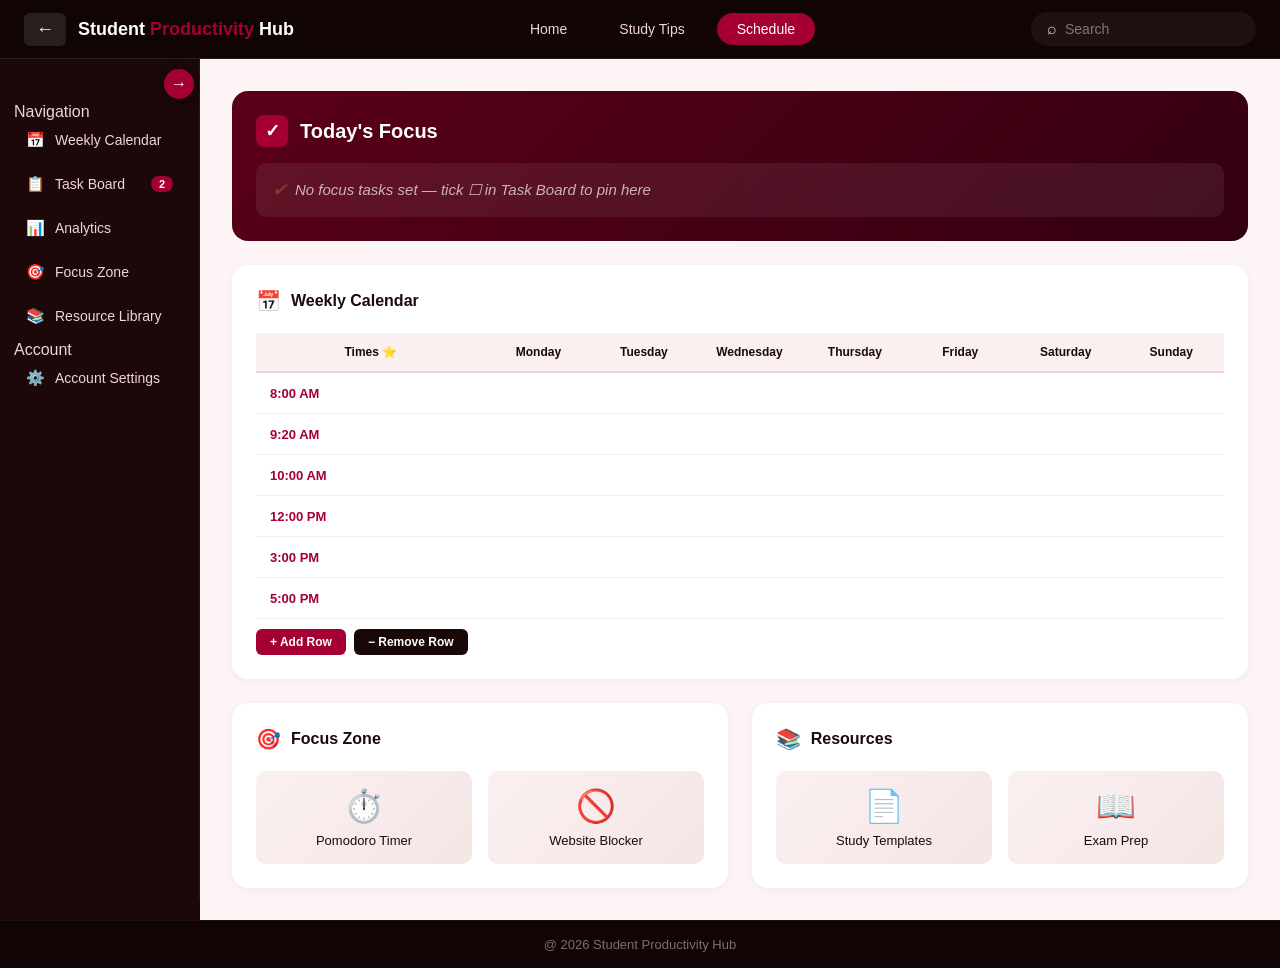
==== schedule.html @ c3c9d5e1 "Add files via upload" ====
<!DOCTYPE html>
<html lang="en">
<head>
  <meta charset="UTF-8" />
  <meta name="viewport" content="width=device-width, initial-scale=1.0" />
  <title>Student Productivity Hub – Schedule</title>
  <link rel="stylesheet" href="style.css" />
</head>
<body>

  <nav class="topbar">
    <div class="topbar-left">
      <button class="back-btn" onclick="history.back()">←</button>
      <span class="site-title">Student <span>Productivity</span> Hub</span>
    </div>
    <div class="topbar-nav">
      <a href="index.html">Home</a>
      <a href="study-tips.html">Study Tips</a>
      <a href="schedule.html" class="active">Schedule</a>
    </div>
    <div class="search-wrap">
      <span class="search-icon">⌕</span>
      <input class="search-bar" type="text" placeholder="Search" />
    </div>
  </nav>

  <div class="main-layout">

    <aside class="sidebar">
      
      <input type="checkbox" id="sidebar-toggle" class="sidebar-toggle-input" />
      
      <label for="sidebar-toggle" class="sidebar-toggle-btn">
        <span class="arrow-icon">→</span>
      </label>

      <div class="sidebar-collapsed">
        <span class="sidebar-group-label">Navigation</span>
        <a href="javascript:void(0)" class="sidebar-item" onclick="showSection('schedule-section')">
          <span class="sidebar-icon">📅</span>
          <span class="sidebar-text">Weekly Calendar</span>
        </a>
        <a href="javascript:void(0)" class="sidebar-item" onclick="showSection('tasks-section')">
          <span class="sidebar-icon">📋</span>
          <span class="sidebar-text">Task Board</span>
          <span class="sidebar-badge" id="task-badge">2</span>
        </a>
        <a href="index.html#analytics-card" class="sidebar-item">
          <span class="sidebar-icon">📊</span>
          <span class="sidebar-text">Analytics</span>
        </a>
        <a href="javascript:void(0)" class="sidebar-item" onclick="showSection('schedule-section'); document.getElementById('focus-zone-card').scrollIntoView({behavior:'smooth'});">
          <span class="sidebar-icon">🎯</span>
          <span class="sidebar-text">Focus Zone</span>
        </a>
        <a href="javascript:void(0)" class="sidebar-item" onclick="showSection('schedule-section'); document.getElementById('resources-card').scrollIntoView({behavior:'smooth'});">
          <span class="sidebar-icon">📚</span>
          <span class="sidebar-text">Resource Library</span>
        </a>
        <span class="sidebar-group-label" style="margin-top:12px">Account</span>
        <a href="javascript:void(0)" class="sidebar-item" onclick="showSection('settings-section')">
          <span class="sidebar-icon">⚙️</span>
          <span class="sidebar-text">Account Settings</span>
        </a>
      </div>

      <div class="sidebar-expanded">
        <div class="focus-mini">
          <div class="focus-mini-header">
            <span class="focus-check-mini">✓</span> Today's Focus
          </div>
          <div id="focus-mini-list">
            <div class="focus-mini-task"><span class="focus-tick-mini">✔</span> Finish Math Review and Read Chapter 3 in English</div>
          </div>
        </div>

        <div class="snapshot-mini">
          <div class="snapshot-mini-title">📋 To-do Snapshot</div>
          <div id="snapshot-list"></div>
          <button class="view-tasks-mini-btn" onclick="showSection('tasks-section')">VIEW TASKS</button>
        </div>

        <div class="sidebar-links">
          <a href="index.html" class="sidebar-link">Pomodoro Timer</a>
          <a href="javascript:void(0)" class="sidebar-link" onclick="toggleDarkMode()">Dark Mode</a>
        </div>
      </div>

    </aside>

    <main class="content">

      <div id="schedule-section" class="content-view">

        <div class="focus-box animate-1">
          <div class="focus-box-header">
            <div class="focus-check">✓</div>
            <h2>Today's Focus</h2>
          </div>
          <div id="focus-box-list">
            <div class="focus-task"><span class="focus-tick">✔</span> Finish Math Review and Read Chapter 3 in English.</div>
          </div>
        </div>

        <div class="card animate-2" style="margin-bottom: 24px;">
          <div class="card-title" style="margin-bottom: 20px;">
            <div class="card-title-icon">📅</div>
            Weekly Calendar
          </div>
          <div style="overflow-x: auto;">
            <table class="cal-table" id="cal-table">
              <thead>
                <tr>
                  <th class="time-th">Times ⭐</th>
                  <th>Monday</th>
                  <th>Tuesday</th>
                  <th>Wednesday</th>
                  <th>Thursday</th>
                  <th>Friday</th>
                  <th>Saturday</th>
                  <th>Sunday</th>
                </tr>
              </thead>
              <tbody id="cal-tbody"></tbody>
            </table>
          </div>
          <div class="cal-row-controls">
            <button class="cal-row-btn" onclick="calAddRow()">+ Add Row</button>
            <button class="cal-row-btn remove" onclick="calRemoveRow()">− Remove Row</button>
          </div>
        </div>

        <div style="display: grid; grid-template-columns: 1fr 1fr; gap: 24px;">
          
          <div class="card animate-3" id="focus-zone-card">
            <div class="card-title" style="margin-bottom: 20px;">
              <div class="card-title-icon">🎯</div>
              Focus Zone
            </div>
            <div style="display: grid; grid-template-columns: 1fr 1fr; gap: 16px;">
              <div class="zone-mini-card" onclick="window.location.href='index.html'" style="cursor:pointer;">
                <div class="zone-mini-icon">⏱️</div>
                <div class="zone-mini-label">Pomodoro Timer</div>
              </div>
              <div class="zone-mini-card">
                <div class="zone-mini-icon">🚫</div>
                <div class="zone-mini-label">Website Blocker</div>
              </div>
            </div>
          </div>

          <div class="card animate-4" id="resources-card">
            <div class="card-title" style="margin-bottom: 20px;">
              <div class="card-title-icon">📚</div>
              Resources
            </div>
            <div style="display: grid; grid-template-columns: 1fr 1fr; gap: 16px;">
              <div class="zone-mini-card">
                <div class="zone-mini-icon">📄</div>
                <div class="zone-mini-label">Study Templates</div>
              </div>
              <div class="zone-mini-card">
                <div class="zone-mini-icon">📖</div>
                <div class="zone-mini-label">Exam Prep</div>
              </div>
            </div>
          </div>

        </div>

      </div>

      <div id="tasks-section" class="content-view" style="display: none;">
        <div class="card animate-1">
          <div class="card-title">
            <div class="card-title-icon">📋</div>
            Task Board
          </div>
          <div class="task-focus-header">
            <span class="task-focus-hint">🎯 Check the box under <strong>Today's Focus</strong> to pin a task to your Today's Focus section</span>
          </div>
          <div class="task-list-header">
            <span class="tlh-task">Task</span>
            <span class="tlh-focus">Today's Focus</span>
            <span class="tlh-actions">Actions</span>
          </div>
          <div id="task-list" class="task-list"></div>
          <div class="task-add-row">
            <input type="text" id="task-input" class="settings-input task-input-field" placeholder="Add a new task..." />
            <select id="task-priority" class="settings-input task-priority-select">
              <option value="high">🔴 High Priority</option>
              <option value="normal" selected>🟡 Normal</option>
              <option value="low">🟢 Low Priority</option>
            </select>
            <button class="settings-save-btn task-add-btn" onclick="addTask()">+ Add</button>
          </div>
        </div>
      </div>

      <div id="analytics-section" class="content-view" style="display: none;">
        <div class="card animate-1">
          <div class="card-title">📊 Analytics</div>
          <p>Tracking study trends.</p>
        </div>
      </div>

      <div id="focus-section" class="content-view" style="display: none;">
        <div class="card animate-1">
          <div class="card-title">🎯 Focus Zone</div>
          <p>Tools to help you stay focused.</p>
        </div>
      </div>

      <div id="resources-section" class="content-view" style="display: none;">
        <div class="card animate-1">
          <div class="card-title">📚 Resource Library</div>
          <p>Templates and study materials.</p>
        </div>
      </div>

      <div id="settings-section" class="content-view" style="display: none;">
        <div class="card animate-1" style="margin-bottom: 24px;">
          <div class="card-title" style="margin-bottom: 20px;">
            <div class="card-title-icon">👤</div>
            User Profile
          </div>
          <div class="settings-group">
            <div class="settings-field">
              <label class="settings-label">Full Name</label>
              <input type="text" id="profile-name" class="settings-input" placeholder="e.g. Juan Dela Cruz" />
            </div>
            <div class="settings-field">
              <label class="settings-label">College Year</label>
              <select id="profile-year" class="settings-input">
                <option value="">Select Year</option>
                <option value="1st Year">1st Year</option>
                <option value="2nd Year">2nd Year</option>
                <option value="3rd Year">3rd Year</option>
                <option value="4th Year">4th Year</option>
                <option value="5th Year">5th Year</option>
              </select>
            </div>
            <div class="settings-field">
              <label class="settings-label">Major / Program</label>
              <input type="text" id="profile-major" class="settings-input" placeholder="e.g. BS Computer Engineering" />
            </div>
            <button class="settings-save-btn" onclick="saveProfile()">Save Profile</button>
            <p id="profile-saved-msg" class="settings-success-msg" style="display:none;">✔ Profile saved!</p>
          </div>
        </div>

        <div class="card animate-2" style="margin-bottom: 24px;">
          <div class="card-title" style="margin-bottom: 20px;">
            <div class="card-title-icon">⏱</div>
            Pomodoro Customization
          </div>
          <div class="settings-group">
            <div class="settings-field">
              <label class="settings-label">Study Session Duration (HH:MM:SS)</label>
              <div class="pomo-time-input-wrap"><input type="text" id="pomo-study-hh" class="settings-input pomo-time-part" maxlength="2" placeholder="00" />
                <span class="pomo-time-colon">:</span>
                <input type="text" id="pomo-study-mm" class="settings-input pomo-time-part" maxlength="2" placeholder="25" />
                <span class="pomo-time-colon">:</span>
                <input type="text" id="pomo-study-ss" class="settings-input pomo-time-part" maxlength="2" placeholder="00" />
            </div>
            <div class="settings-field">
              <label class="settings-label">Short Break Duration (HH:MM:SS)</label>
              <div class="pomo-time-input-wrap"><input type="text" id="pomo-break-hh" class="settings-input pomo-time-part" maxlength="2" placeholder="00" />
                <span class="pomo-time-colon">:</span>
                <input type="text" id="pomo-break-mm" class="settings-input pomo-time-part" maxlength="2" placeholder="05" />
                <span class="pomo-time-colon">:</span>
                <input type="text" id="pomo-break-ss" class="settings-input pomo-time-part" maxlength="2" placeholder="00" />
            </div>
            <button class="settings-save-btn" onclick="savePomodoro()">Apply Timer</button>
            <p id="pomo-saved-msg" class="settings-success-msg" style="display:none;">✔ Timer updated! Visit Home tab to see it.</p>
          </div>
        </div>

        <div class="card animate-3">
          <div class="card-title" style="margin-bottom: 20px;">
            <div class="card-title-icon">🗑️</div>
            Data Management
          </div>
          <div class="settings-group">
            <p class="settings-desc">This will permanently clear all saved data including tasks, analytics, and settings stored in your browser.</p>
            <button class="settings-danger-btn" onclick="clearAllData()">Clear All Data</button>
            <p id="clear-msg" class="settings-success-msg" style="display:none;">✔ All data cleared.</p>
          </div>
        </div>
      </div>

    </main>
  </div>

  <footer>@ 2026 Student Productivity Hub</footer>

  <script>

    // ── Task Data ──
    const DEFAULT_TASKS = [
      { id: 1, text: '2 High Priority Tasks', priority: 'high', done: false, focus: false },
      { id: 2, text: '1 Exam This Week', priority: 'high', done: false, focus: false }
    ];
    function getTasks() {
      const s = localStorage.getItem('tasks');
      return s ? JSON.parse(s) : DEFAULT_TASKS;
    }
    function saveTasks(t) { localStorage.setItem('tasks', JSON.stringify(t)); }

    function renderTasks() {
      const tasks = getTasks();
      const list = document.getElementById('task-list');
      if (list) {
        list.innerHTML = '';
        if (tasks.length === 0) {
          list.innerHTML = '<p class="task-empty">No tasks yet. Add one below!</p>';
        } else {
          tasks.forEach(task => {
            const pl = task.priority === 'high' ? '🔴' : task.priority === 'low' ? '🟢' : '🟡';
            const item = document.createElement('div');
            item.className = 'task-item' + (task.done ? ' task-done' : '') + (task.focus ? ' task-is-focus' : '');
            item.innerHTML =
              '<span class="task-priority-dot">' + pl + '</span>' +
              '<span class="task-text">' + task.text + '</span>' +
              '<label class="task-focus-label" title="Pin to Today\'s Focus">' +
                '<input type="checkbox" ' + (task.focus ? 'checked' : '') + ' onchange="toggleFocus(' + task.id + ', this.checked)" />' +
                '<span class="task-focus-box">' + (task.focus ? '🎯' : '☐') + '</span>' +
              '</label>' +
              '<div class="task-actions">' +
                '<button class="task-btn task-done-btn" onclick="toggleTask(' + task.id + ')">' + (task.done ? '↩' : '✔') + '</button>' +
                '<button class="task-btn task-delete-btn" onclick="deleteTask(' + task.id + ')">✕</button>' +
              '</div>';
            list.appendChild(item);
          });
        }
      }
      updateBadge(tasks);
      renderSnapshot(tasks);
      renderFocusBox(tasks);
      renderFocusMini(tasks);
    }

    function renderFocusBox(tasks) {
      const box = document.getElementById('focus-box-list');
      if (!box) return;
      const ft = tasks.filter(t => t.focus && !t.done);
      if (ft.length === 0) {
        box.innerHTML = '<div class="focus-task focus-task-empty"><span class="focus-tick" style="opacity:0.35">✔</span><em>No focus tasks set — tick ☐ in Task Board to pin here</em></div>';
      } else {
        box.innerHTML = ft.map(t => '<div class="focus-task"><span class="focus-tick">✔</span> ' + t.text + '</div>').join('');
      }
    }

    function renderFocusMini(tasks) {
      const mini = document.getElementById('focus-mini-list');
      if (!mini) return;
      const ft = tasks.filter(t => t.focus && !t.done);
      if (ft.length === 0) {
        mini.innerHTML = '<div class="focus-mini-task" style="opacity:0.6"><span class="focus-tick-mini">✔</span> No focus tasks set</div>';
      } else {
        mini.innerHTML = ft.slice(0, 3).map(t => '<div class="focus-mini-task"><span class="focus-tick-mini">✔</span> ' + t.text + '</div>').join('');
      }
    }

    function toggleFocus(id, checked) {
      const tasks = getTasks();
      const t = tasks.find(x => x.id === id);
      if (t) t.focus = checked;
      saveTasks(tasks);
      renderTasks();
    }

    function renderSnapshot(tasks) {
      const snap = document.getElementById('snapshot-list');
      if (!snap) return;
      const pending = tasks.filter(t => !t.done);
      if (pending.length === 0) {
        snap.innerHTML = '<div class="snapshot-empty">All caught up! 🎉</div>';
      } else {
        snap.innerHTML = pending.slice(0, 5).map(t => {
          const pl = t.priority === 'high' ? '🔴' : t.priority === 'low' ? '🟢' : '🟡';
          return '<div class="snapshot-mini-item">' + pl + ' ' + t.text + '</div>';
        }).join('') + (pending.length > 5 ? '<div class="snapshot-empty">+' + (pending.length - 5) + ' more...</div>' : '');
      }
    }

    function updateBadge(tasks) {
      document.querySelectorAll('#task-badge, .task-badge-all').forEach(b => b.textContent = tasks.length);
    }

    function addTask() {
      const input = document.getElementById('task-input');
      const priority = document.getElementById('task-priority').value;
      const text = input.value.trim();
      if (!text) return;
      const tasks = getTasks();
      const newId = tasks.length > 0 ? Math.max(...tasks.map(t => t.id)) + 1 : 1;
      tasks.push({ id: newId, text, priority, done: false, focus: false });
      saveTasks(tasks); renderTasks(); input.value = '';
    }

    function deleteTask(id) { saveTasks(getTasks().filter(t => t.id !== id)); renderTasks(); }

    function toggleTask(id) {
      const tasks = getTasks();
      const t = tasks.find(x => x.id === id);
      if (t) t.done = !t.done;
      saveTasks(tasks); renderTasks();
    }

    document.addEventListener('keydown', e => {
      const ti = document.getElementById('task-input');
      if (e.key === 'Enter' && ti && ti === document.activeElement) addTask();
    });


    // ── Weekly Calendar ──
    const CAL_DEFAULT_TIMES = ['8:00 AM','9:20 AM','10:00 AM','12:00 PM','3:00 PM','5:00 PM'];

    function getCalData() {
      const stored = localStorage.getItem('cal-data');
      if (stored) return JSON.parse(stored);
      return CAL_DEFAULT_TIMES.map(t => ({ time: t, cells: ['','','','','','',''], active: [false,false,false,false,false,false,false] }));
    }

    function saveCalData() {
      const tbody = document.getElementById('cal-tbody');
      if (!tbody) return;
      const rows = Array.from(tbody.querySelectorAll('tr'));
      const data = rows.map(row => {
        const timeInput = row.querySelector('.cal-time-cell');
        const dayCells = Array.from(row.querySelectorAll('.cal-day-cell'));
        return {
          time: timeInput ? timeInput.value : '',
          cells: dayCells.map(c => { const ta = c.querySelector('textarea'); return ta ? ta.value : ''; }),
          active: dayCells.map(c => c.classList.contains('active'))
        };
      });
      localStorage.setItem('cal-data', JSON.stringify(data));
    }

    function buildCalRow(rowData, rowIndex) {
      const tr = document.createElement('tr');
      // Time cell
      const timeTd = document.createElement('td');
      timeTd.style.padding = '6px 8px';
      const timeInput = document.createElement('input');
      timeInput.type = 'text';
      timeInput.className = 'cal-time-cell';
      timeInput.value = rowData.time;
      timeInput.placeholder = 'e.g. 8:00 AM';
      timeInput.addEventListener('change', saveCalData);
      timeTd.appendChild(timeInput);
      tr.appendChild(timeTd);
      // Day cells
      for (let d = 0; d < 7; d++) {
        const td = document.createElement('td');
        td.className = 'cal-day-cell' + (rowData.active[d] ? ' active' : '');
        if (rowData.active[d]) {
          const ta = document.createElement('textarea');
          ta.value = rowData.cells[d] || '';
          ta.placeholder = 'Add event...';
          ta.addEventListener('input', saveCalData);
          ta.addEventListener('click', e => e.stopPropagation());
          td.appendChild(ta);
        }
        td.addEventListener('click', function() {
          this.classList.toggle('active');
          if (this.classList.contains('active')) {
            const ta = document.createElement('textarea');
            ta.placeholder = 'Add event...';
            ta.addEventListener('input', saveCalData);
            ta.addEventListener('click', e => e.stopPropagation());
            this.appendChild(ta);
            ta.focus();
          } else {
            const ta = this.querySelector('textarea');
            if (ta) ta.remove();
          }
          saveCalData();
        });
        tr.appendChild(td);
      }
      return tr;
    }

    function renderCal() {
      const tbody = document.getElementById('cal-tbody');
      if (!tbody) return;
      tbody.innerHTML = '';
      const data = getCalData();
      data.forEach((row, i) => tbody.appendChild(buildCalRow(row, i)));
    }

    function calAddRow() {
      const data = getCalData();
      data.push({ time: '', cells: ['','','','','','',''], active: [false,false,false,false,false,false,false] });
      localStorage.setItem('cal-data', JSON.stringify(data));
      renderCal();
    }

    function calRemoveRow() {
      const data = getCalData();
      if (data.length <= 1) return;
      data.pop();
      localStorage.setItem('cal-data', JSON.stringify(data));
      renderCal();
    }

    // ── Section Navigation ──
    function showSection(sectionId) {
      document.querySelectorAll('.content-view').forEach(v => v.style.display = 'none');
      document.getElementById(sectionId).style.display = 'block';
      if (sectionId === 'tasks-section') renderTasks();
      if (sectionId === 'schedule-section') renderCal();
    }

    function toggleDarkMode() {
      document.body.classList.toggle('dark-mode');
      localStorage.setItem('theme', document.body.classList.contains('dark-mode') ? 'dark' : 'light');
    }

    // ── Settings ──
    function saveProfile() {
      localStorage.setItem('profile-name', document.getElementById('profile-name').value.trim());
      localStorage.setItem('profile-year', document.getElementById('profile-year').value);
      localStorage.setItem('profile-major', document.getElementById('profile-major').value.trim());
      const msg = document.getElementById('profile-saved-msg');
      msg.style.display = 'block'; setTimeout(() => msg.style.display = 'none', 3000);
    }

    function padTwo(n) { return String(n).padStart(2, '0'); }

    function parsePomoTimeInput(hhId, mmId, ssId) {
      const hh = parseInt(document.getElementById(hhId).value) || 0;
      const mm = parseInt(document.getElementById(mmId).value) || 0;
      const ss = parseInt(document.getElementById(ssId).value) || 0;
      return hh * 3600 + mm * 60 + ss;
    }

    function savePomodoro() {
      const studySecs = parsePomoTimeInput('pomo-study-hh','pomo-study-mm','pomo-study-ss');
      const brkSecs = parsePomoTimeInput('pomo-break-hh','pomo-break-mm','pomo-break-ss');
      if (studySecs <= 0) return;
      localStorage.setItem('pomo-study-secs', studySecs);
      localStorage.setItem('pomo-break-secs', brkSecs || 300);
      const msg = document.getElementById('pomo-saved-msg');
      msg.style.display = 'block'; setTimeout(() => msg.style.display = 'none', 3000);
    }

    function clearAllData() {
      localStorage.clear();
      ['profile-name','profile-year','profile-major'].forEach(id => { const el = document.getElementById(id); if(el) el.value=''; });
      ['pomo-study-hh','pomo-study-mm','pomo-study-ss','pomo-break-hh','pomo-break-mm','pomo-break-ss'].forEach(id => { const el = document.getElementById(id); if(el) el.value=''; });
      renderTasks(); renderCal();
      const msg = document.getElementById('clear-msg');
      msg.style.display = 'block'; setTimeout(() => msg.style.display = 'none', 3000);
    }

    function loadSettings() {
      const name = localStorage.getItem('profile-name');
      const year = localStorage.getItem('profile-year');
      const major = localStorage.getItem('profile-major');
      const studySecs = parseInt(localStorage.getItem('pomo-study-secs')) || 25 * 60;
      const brkSecs = parseInt(localStorage.getItem('pomo-break-secs')) || 5 * 60;
      if (name) document.getElementById('profile-name').value = name;
      if (year) document.getElementById('profile-year').value = year;
      if (major) document.getElementById('profile-major').value = major;
      const fillTime = (hhId, mmId, ssId, secs) => {
        document.getElementById(hhId).value = padTwo(Math.floor(secs/3600));
        document.getElementById(mmId).value = padTwo(Math.floor((secs%3600)/60));
        document.getElementById(ssId).value = padTwo(secs%60);
      };
      fillTime('pomo-study-hh','pomo-study-mm','pomo-study-ss', studySecs);
      fillTime('pomo-break-hh','pomo-break-mm','pomo-break-ss', brkSecs);
    }

    window.addEventListener('load', () => {
      if (localStorage.getItem('theme') === 'dark') document.body.classList.add('dark-mode');
      loadSettings();
      renderCal();
      const _t = getTasks();
      renderSnapshot(_t);
      updateBadge(_t);
      renderFocusBox(_t);
      renderFocusMini(_t);
      const hash = window.location.hash.replace('#', '');
      if (hash === 'focus-zone-card' || hash === 'resources-card') {
        showSection('schedule-section');
        setTimeout(() => document.getElementById(hash).scrollIntoView({behavior:'smooth'}), 100);
      } else if (hash) {
        const target = document.getElementById(hash);
        if (target) showSection(hash);
      }
    });
  </script>

</body>
</html>
---- style.css ----
:root {
  --bg-dark: #1c0808;
  --bg-darker: #110404;
  --bg-light: #fdf5f5;
  --accent: #a50034;
  --text: #f0d5d5;
  --text-dark: #1e0808;
  --green: #f0c040;
  --sage: #d4a017;
  --amber: #e8b020;
}

* {
  margin: 0;
  padding: 0;
  box-sizing: border-box;
}

body {
  font-family: 'Segoe UI', Tahoma, Geneva, Verdana, sans-serif;
  background: var(--bg-dark);
  color: var(--text);
  min-height: 100vh;
  display: flex;
  flex-direction: column;
}

.topbar {
  background: var(--bg-darker);
  padding: 12px 24px;
  display: flex;
  justify-content: space-between;
  align-items: center;
  border-bottom: 1px solid rgba(255,255,255,0.1);
}

.topbar-left {
  display: flex;
  align-items: center;
  gap: 12px;
}

.back-btn {
  background: rgba(255,255,255,0.1);
  border: none;
  color: white;
  font-size: 18px;
  padding: 6px 12px;
  border-radius: 6px;
  cursor: pointer;
  transition: all 0.3s;
}

.back-btn:hover {
  background: rgba(255,255,255,0.2);
}

.site-title {
  font-size: 18px;
  font-weight: 600;
  color: white;
}

.site-title span {
  color: var(--accent);
}

.topbar-nav {
  display: flex;
  gap: 12px;
}

.topbar-nav a {
  padding: 8px 20px;
  border-radius: 20px;
  text-decoration: none;
  color: var(--text);
  font-size: 14px;
  transition: all 0.3s;
}

.topbar-nav a.active {
  background: var(--accent);
  color: white;
}

.topbar-nav a:hover:not(.active) {
  background: rgba(255,255,255,0.05);
}

.search-wrap {
  display: flex;
  align-items: center;
  gap: 8px;
  background: rgba(255,255,255,0.05);
  padding: 8px 16px;
  border-radius: 20px;
  min-width: 200px;
}

.search-icon {
  color: var(--text);
  font-size: 16px;
}

.search-bar {
  background: transparent;
  border: none;
  outline: none;
  color: var(--text);
  font-size: 14px;
  flex: 1;
}

.search-bar::placeholder {
  color: rgba(240,213,213,0.5);
}

.main-layout {
  display: flex;
  flex: 1;
}

.sidebar {
  width: 200px;
  background: var(--bg-dark);
  padding: 20px 14px;
  border-right: 1px solid rgba(255,255,255,0.05);
  overflow: hidden;
  height: calc(100vh - 60px);
  display: flex;
  flex-direction: column;
  justify-content: flex-start;
  padding-top: 44px;
}

.sidebar-group-label {
  margin-bottom: 8px;
}

.sidebar-item {
  display: flex;
  align-items: center;
  gap: 10px;
  padding: 10px 12px;
  border-radius: 8px;
  color: var(--text);
  text-decoration: none;
  font-size: 14px;
  margin-bottom: 6px;
  transition: all 0.3s;
  position: relative;
  white-space: nowrap;
}

.sidebar-item:hover {
  background: rgba(165,0,52,0.15);
}

.sidebar-icon {
  font-size: 15px;
}

.sidebar-chevron {
  margin-left: auto;
  font-size: 12px;
  color: rgba(240,213,213,0.3);
}

.sidebar-badge {
  margin-left: auto;
  background: var(--accent);
  color: white;
  font-size: 11px;
  font-weight: 600;
  padding: 2px 8px;
  border-radius: 10px;
}

.sidebar-text {
  overflow: hidden;
  text-overflow: ellipsis;
}

.content {
  flex: 1;
  background: var(--bg-light);
  padding: 32px;
  overflow-y: auto;
}

.focus-box {
  background: linear-gradient(135deg, #5a0018 0%, #330010 100%);
  border-radius: 16px;
  padding: 24px;
  margin-bottom: 24px;
  color: white;
}

.focus-box-header {
  display: flex;
  align-items: center;
  gap: 12px;
  margin-bottom: 16px;
}

.focus-check {
  background: var(--accent);
  width: 32px;
  height: 32px;
  border-radius: 8px;
  display: flex;
  align-items: center;
  justify-content: center;
  font-size: 18px;
  font-weight: bold;
}

.focus-box-header h2 {
  font-size: 20px;
  font-weight: 600;
}

.focus-task {
  background: rgba(255,255,255,0.1);
  padding: 16px;
  border-radius: 10px;
  display: flex;
  align-items: center;
  gap: 12px;
  font-size: 15px;
}

.focus-tick {
  color: var(--green);
  font-size: 18px;
}

.card {
  background: white;
  border-radius: 16px;
  padding: 24px;
  box-shadow: 0 2px 8px rgba(0,0,0,0.05);
}

.card-title {
  display: flex;
  align-items: center;
  gap: 10px;
  font-size: 16px;
  font-weight: 600;
  color: var(--text-dark);
  margin-bottom: 20px;
}

.card-title-icon {
  font-size: 20px;
}

.pomodoro-main {
  text-align: center;
  margin: 24px 0;
}

.pomodoro-label {
  display: flex;
  align-items: center;
  justify-content: center;
  gap: 6px;
  color: #884444;
  font-size: 13px;
  margin-bottom: 12px;
}

.status-dot {
  width: 8px;
  height: 8px;
  background: var(--green);
  border-radius: 50%;
  display: inline-block;
  animation: pulse 2s infinite;
}

@keyframes pulse {
  0%, 100% { opacity: 1; }
  50% { opacity: 0.5; }
}

.pomodoro-time {
  font-size: 48px;
  font-weight: 700;
  color: var(--text-dark);
}

.pomodoro-time sup {
  font-size: 20px;
  color: #cc8888;
  font-weight: 400;
}

.pomodoro-controls {
  display: flex;
  align-items: center;
  justify-content: space-between;
  padding-top: 16px;
  border-top: 1px solid #f0d5d5;
}

.toggle-wrap {
  display: flex;
  align-items: center;
  gap: 10px;
  cursor: pointer;
  font-size: 14px;
  color: var(--text-dark);
}

.toggle-track {
  width: 48px;
  height: 24px;
  background: #e8c0c0;
  border-radius: 12px;
  position: relative;
  transition: all 0.3s;
}

.toggle-track.on {
  background: var(--accent);
}

.toggle-thumb {
  width: 18px;
  height: 18px;
  background: white;
  border-radius: 50%;
  position: absolute;
  top: 3px;
  left: 3px;
  transition: all 0.3s;
}

.toggle-track.on .toggle-thumb {
  left: 27px;
}

.divider-v {
  width: 1px;
  height: 24px;
  background: #f0d5d5;
}

.acct-link {
  color: #aa5555;
  text-decoration: none;
  font-size: 13px;
  transition: color 0.3s;
}

.acct-link:hover {
  color: var(--accent);
}

.analytics-grid {
  display: flex;
  flex-direction: column;
  gap: 20px;
}

.analytics-col {
  display: flex;
  flex-direction: column;
  gap: 8px;
}

.analytics-col-label {
  font-size: 12px;
  font-weight: 600;
  text-transform: uppercase;
  letter-spacing: 0.5px;
  color: #cc7777;
}

.bar-track {
  height: 12px;
  background: #f5e5e5;
  border-radius: 6px;
  overflow: hidden;
}

.bar-fill {
  height: 100%;
  background: linear-gradient(90deg, var(--accent) 0%, #6e0022 100%);
  border-radius: 6px;
  transition: width 0.5s ease;
}

.bar-fill.sage {
  background: linear-gradient(90deg, var(--sage) 0%, #a07010 100%);
}

.bar-fill.amber {
  background: linear-gradient(90deg, var(--amber) 0%, var(--accent) 100%);
}

.bar-track-sm {
  height: 6px;
  background: #faeaea;
  border-radius: 3px;
  overflow: hidden;
}

.bar-fill-sm {
  height: 100%;
  background: #e8c8c8;
  border-radius: 3px;
}

.page-header {
  margin-bottom: 32px;
}

.page-header h1 {
  font-size: 32px;
  font-weight: 700;
  color: var(--text-dark);
  margin-bottom: 8px;
}

.page-header p {
  font-size: 16px;
  color: #884444;
}

.techniques-grid {
  display: grid;
  grid-template-columns: repeat(auto-fit, minmax(280px, 1fr));
  gap: 20px;
  margin-bottom: 40px;
}

.technique-card {
  background: white;
  border-radius: 16px;
  padding: 24px;
  box-shadow: 0 2px 8px rgba(0,0,0,0.05);
  transition: all 0.3s;
}

.technique-card:hover {
  transform: translateY(-4px);
  box-shadow: 0 4px 16px rgba(165,0,52,0.15);
}

.technique-card-icon {
  width: 48px;
  height: 48px;
  background: linear-gradient(135deg, var(--accent) 0%, #6e0022 100%);
  border-radius: 12px;
  display: flex;
  align-items: center;
  justify-content: center;
  font-size: 24px;
  margin-bottom: 16px;
}

.technique-name {
  font-size: 18px;
  font-weight: 600;
  color: var(--text-dark);
  margin-bottom: 8px;
}

.technique-desc {
  font-size: 14px;
  color: #884444;
  line-height: 1.6;
}

.section-title {
  font-size: 24px;
  font-weight: 700;
  color: var(--text-dark);
  margin-bottom: 20px;
}

.templates-list {
  display: flex;
  flex-direction: column;
  gap: 12px;
}

.template-item {
  background: white;
  border-radius: 12px;
  padding: 20px;
  display: flex;
  align-items: center;
  gap: 16px;
  box-shadow: 0 2px 8px rgba(0,0,0,0.05);
  cursor: pointer;
  transition: all 0.3s;
}

.template-item:hover {
  transform: translateX(4px);
  box-shadow: 0 4px 12px rgba(165,0,52,0.12);
}

.template-file-icon {
  width: 40px;
  height: 40px;
  background: rgba(165,0,52,0.1);
  border-radius: 10px;
  display: flex;
  align-items: center;
  justify-content: center;
  font-size: 20px;
}

.template-name {
  flex: 1;
  font-size: 15px;
  font-weight: 500;
  color: var(--text-dark);
}

.template-arrow {
  color: var(--accent);
  font-size: 18px;
}

@keyframes fadeInUp {
  from {
    opacity: 0;
    transform: translateY(20px);
  }
  to {
    opacity: 1;
    transform: translateY(0);
  }
}

.animate-1 {
  animation: fadeInUp 0.5s ease forwards;
}

.animate-2 {
  animation: fadeInUp 0.5s ease 0.1s forwards;
  opacity: 0;
}

.animate-3 {
  animation: fadeInUp 0.5s ease 0.2s forwards;
  opacity: 0;
}

.animate-4 {
  animation: fadeInUp 0.5s ease 0.3s forwards;
  opacity: 0;
}

.animate-5 {
  animation: fadeInUp 0.5s ease 0.4s forwards;
  opacity: 0;
}

.focus-banner {
  background: linear-gradient(135deg, #5a0018 0%, #330010 100%);
  padding: 16px 32px;
  color: white;
}

.focus-banner-row {
  display: flex;
  align-items: center;
  gap: 10px;
  font-size: 14px;
  margin-bottom: 4px;
}

.focus-banner-row:last-child {
  margin-bottom: 0;
}

.focus-banner-tick {
  color: var(--green);
  font-size: 16px;
}

.sidebar-left {
  width: 240px;
  background: var(--bg-dark);
  padding: 24px 20px;
  border-right: 1px solid rgba(255,255,255,0.05);
}

.sl-header {
  font-size: 18px;
  font-weight: 600;
  color: white;
  margin-bottom: 20px;
}

.snapshot-box {
  background: rgba(240,192,64,0.18);
  border-radius: 12px;
  padding: 16px;
  margin-bottom: 20px;
}

.snapshot-title {
  font-weight: 600;
  color: var(--text-dark);
  margin-bottom: 12px;
  font-size: 15px;
}

.snapshot-item {
  color: #7a3030;
  font-size: 13px;
  margin-bottom: 8px;
}

.view-tasks-btn {
  width: 100%;
  background: var(--bg-darker);
  color: white;
  border: none;
  padding: 10px;
  border-radius: 8px;
  font-weight: 600;
  font-size: 12px;
  cursor: pointer;
  margin-top: 12px;
  transition: all 0.3s;
}

.view-tasks-btn:hover {
  background: #080202;
}

.sl-links {
  display: flex;
  flex-direction: column;
  gap: 8px;
}

.sl-link {
  color: var(--accent);
  font-size: 14px;
  padding: 10px;
  border-radius: 6px;
  cursor: pointer;
  transition: all 0.3s;
}

.sl-link:hover {
  background: rgba(165,0,52,0.12);
}

.schedule-content {
  flex: 1;
  background: var(--bg-light);
  padding: 32px;
  overflow-y: auto;
}

.cal-wrapper {
  background: white;
  border-radius: 16px;
  padding: 24px;
  margin-bottom: 24px;
  box-shadow: 0 2px 8px rgba(0,0,0,0.05);
}

.cal-section-title {
  font-size: 20px;
  font-weight: 600;
  color: var(--text-dark);
  margin-bottom: 20px;
}

.cal-table {
  width: 100%;
  border-collapse: collapse;
  font-size: 13px;
}

.cal-table thead {
  background: #faf0f0;
  border-bottom: 2px solid #f0d5d5;
}

.cal-table th {
  padding: 12px 8px;
  text-align: center;
  font-size: 12px;
  font-weight: 600;
  color: var(--text-dark);
  border-bottom: 2px solid #f0d5d5;
}

.time-th {
  text-align: left;
  color: var(--accent);
  font-weight: 700;
}

.cal-table td {
  padding: 20px 8px;
  border-bottom: 1px solid #faeaea;
  min-height: 60px;
  text-align: center;
  transition: all 0.3s;
}

.cal-table td:hover:not(.time-cell) {
  background: rgba(165,0,52,0.04);
  cursor: pointer;
}

.time-cell {
  font-weight: 600;
  color: #aa5555;
  font-size: 12px;
  text-align: left;
  background: #fdf8f8;
}

.zone-resource-wrap {
  display: grid;
  grid-template-columns: 1fr auto 1fr;
  gap: 24px;
  align-items: start;
}

.zone-divider {
  width: 1px;
  background: #f0d5d5;
  height: 100%;
  min-height: 200px;
}

.zone-grid {
  display: grid;
  grid-template-columns: repeat(2, 1fr);
  gap: 16px;
}

.zone-card {
  background: white;
  border-radius: 12px;
  padding: 16px;
  box-shadow: 0 2px 8px rgba(0,0,0,0.05);
}

.zone-placeholder {
  width: 100%;
  height: 80px;
  background: linear-gradient(135deg, #faeaea 0%, #f5dada 100%);
  border-radius: 8px;
  margin-bottom: 12px;
}

.zone-label {
  font-size: 14px;
  font-weight: 500;
  color: var(--text-dark);
  margin-bottom: 10px;
}

.zone-bar {
  height: 8px;
  background: #f5e5e5;
  border-radius: 4px;
  margin-bottom: 6px;
}

.zone-bar-sm {
  height: 4px;
  background: #faeaea;
  border-radius: 2px;
}

.sidebar-right {
  width: 240px;
  background: var(--bg-dark);
  padding: 24px 20px;
  border-left: 1px solid rgba(255,255,255,0.05);
}

.sr-header {
  font-size: 18px;
  font-weight: 600;
  color: white;
  margin-bottom: 20px;
}

.sr-box {
  background: rgba(255,255,255,0.05);
  border-radius: 12px;
  padding: 16px;
  margin-bottom: 16px;
}

.sr-box-title {
  font-weight: 600;
  color: white;
  margin-bottom: 12px;
  font-size: 14px;
}

.sr-item {
  color: var(--text);
  font-size: 12px;
  margin-bottom: 8px;
}

.sr-analytics-btn {
  background: rgba(165,0,52,0.12);
  color: var(--accent);
  padding: 12px;
  border-radius: 8px;
  text-align: center;
  font-size: 13px;
  font-weight: 500;
  cursor: pointer;
  margin-bottom: 16px;
  transition: all 0.3s;
}

.sr-analytics-btn:hover {
  background: rgba(165,0,52,0.22);
}

.sr-pomo-row {
  display: flex;
  justify-content: space-between;
  align-items: center;
  margin-bottom: 12px;
}

.sr-pomo-time {
  font-size: 18px;
  font-weight: 600;
  color: white;
}

.sr-divider {
  border: none;
  border-top: 1px solid rgba(255,255,255,0.1);
  margin: 12px 0;
}

.sr-ctrl-row {
  display: flex;
  justify-content: space-between;
  align-items: center;
  font-size: 12px;
  color: var(--text);
}

.sr-ctrl-link {
  color: var(--accent);
  cursor: pointer;
}

.sr-ctrl-link:hover {
  text-decoration: underline;
}

.sr-list-row {
  display: flex;
  justify-content: space-between;
  align-items: center;
  padding: 12px;
  background: rgba(255,255,255,0.05);
  border-radius: 8px;
  color: var(--text);
  font-size: 13px;
  cursor: pointer;
  transition: all 0.3s;
}

.sr-list-row:hover {
  background: rgba(255,255,255,0.08);
}

.sidebar {
  position: relative;
}

.sidebar-toggle-input {
  display: none;
}

.sidebar-toggle-btn {
  position: absolute;
  top: 10px;
  right: 5px;
  width: 30px;
  height: 30px;
  background: var(--accent);
  border-radius: 50%;
  display: flex;
  align-items: center;
  justify-content: center;
  cursor: pointer;
  z-index: 200;
  box-shadow: 0 4px 12px rgba(0,0,0,0.35);
  transition: all 0.25s ease;
}

.sidebar-toggle-btn:hover {
  background: #7a0028;
  transform: scale(1.1);
}

.arrow-icon {
  color: white;
  font-size: 16px;
  font-weight: 900;
  line-height: 1;
}

.sidebar-toggle-input:checked + .sidebar-toggle-btn .arrow-icon {
  transform: rotate(180deg);
}

.sidebar-expanded {
  display: none;
  padding: 20px 15px;
  overflow-y: auto;
  max-height: calc(100vh - 100px);
}

.sidebar-toggle-input:checked ~ .sidebar-collapsed {
  display: none;
}

.sidebar-toggle-input:checked ~ .sidebar-expanded {
  display: block;
}

.focus-mini {
  background: linear-gradient(135deg, #5a0018 0%, #330010 100%);
  border-radius: 10px;
  padding: 12px;
  margin-bottom: 16px;
  color: white;
  font-size: 12px;
}

.focus-mini-header {
  font-weight: 600;
  margin-bottom: 8px;
  display: flex;
  align-items: center;
  gap: 6px;
}

.focus-check-mini {
  background: var(--accent);
  width: 18px;
  height: 18px;
  border-radius: 4px;
  display: inline-flex;
  align-items: center;
  justify-content: center;
  font-size: 11px;
}

.focus-mini-task {
  background: rgba(255,255,255,0.1);
  padding: 8px;
  border-radius: 6px;
  display: flex;
  gap: 6px;
  font-size: 11px;
  line-height: 1.4;
}

.focus-tick-mini {
  color: #f0c040;
  flex-shrink: 0;
}

.sidebar-section-header {
  font-size: 15px;
  font-weight: 600;
  color: white;
  margin: 16px 0 12px 0;
  padding-bottom: 8px;
  border-bottom: 1px solid rgba(255,255,255,0.1);
}

.snapshot-mini {
  background: rgba(240,192,64,0.18);
  border-radius: 10px;
  padding: 12px;
  margin-bottom: 16px;
}

.snapshot-mini-title {
  font-weight: 600;
  color: #ffffff;
  margin-bottom: 8px;
  font-size: 13px;
}

.snapshot-mini-item {
  color: #ffffff;
  font-size: 12px;
  margin-bottom: 6px;
  display: flex;
  align-items: center;
  gap: 5px;
}

.snapshot-empty {
  color: rgba(255,255,255,0.55);
  font-size: 11px;
  font-style: italic;
}

.view-tasks-mini-btn {
  width: 100%;
  background: var(--accent);
  color: white;
  border: none;
  padding: 8px;
  border-radius: 6px;
  font-weight: 600;
  font-size: 11px;
  cursor: pointer;
  margin-top: 8px;
  transition: all 0.3s;
  text-transform: uppercase;
  letter-spacing: 0.5px;
}

.view-tasks-mini-btn:hover {
  background: #7a0028;
}

.sidebar-links {
  display: flex;
  flex-direction: column;
  gap: 6px;
  margin-top: 16px;
}

.sidebar-link {
  color: var(--accent);
  text-decoration: none;
  font-size: 12px;
  padding: 8px 10px;
  border-radius: 6px;
  transition: all 0.3s;
}

.sidebar-link:hover {
  background: rgba(165,0,52,0.15);
}

.sidebar-text {
  flex: 1;
}

footer {
  background: var(--bg-darker);
  color: rgba(240,213,213,0.5);
  text-align: center;
  padding: 16px;
  font-size: 13px;
  border-top: 1px solid rgba(255,255,255,0.05);
}

.zone-mini-card {
  background: linear-gradient(135deg, #faf0f0 0%, #f5e5e5 100%);
  border-radius: 10px;
  padding: 16px;
  text-align: center;
  transition: all 0.3s;
  cursor: pointer;
}

.zone-mini-card:hover {
  transform: translateY(-2px);
  box-shadow: 0 4px 12px rgba(165,0,52,0.15);
}

.zone-mini-icon {
  font-size: 32px;
  margin-bottom: 8px;
}

.zone-mini-label {
  font-size: 13px;
  font-weight: 500;
  color: var(--text-dark);
}

body.dark-mode {
  --bg-dark: #0e0303;
  --bg-darker: #070101;
  --bg-light: #1a0808;
  --text: #f0d5d5;
  --text-dark: #fdf5f5;
}

body.dark-mode .card,
body.dark-mode .technique-card,
body.dark-mode .template-item {
  background: #2a0a0a;
  color: var(--text);
  box-shadow: 0 4px 12px rgba(0,0,0,0.5);
}

body.dark-mode .toggle-track {
  background: var(--accent);
}

body.dark-mode .toggle-thumb {
  left: 27px;
}

body.dark-mode .bar-track,
body.dark-mode .bar-track-sm {
  background: #3d1010;
}

body.dark-mode .cal-table thead,
body.dark-mode .time-cell {
  background: #2a0a0a;
}

body.dark-mode .cal-table th,
body.dark-mode .cal-table td {
  border-bottom: 1px solid #3d1010;
}

body.dark-mode .zone-mini-card {
  background: rgba(255,255,255,0.03);
  border: 1px solid rgba(255,255,255,0.08);
  color: var(--text);
}

body.dark-mode .zone-mini-label {
  color: var(--text);
}

body.dark-mode .card {
  background: #1a0808;
  color: var(--text);
  box-shadow: 0 4px 20px rgba(0,0,0,0.4);
}

.focus-banner,
.sidebar-left,
.sidebar-right,
.schedule-content,
.cal-wrapper,
.zone-resource-wrap,
.zone-grid,
.zone-card,
.zone-placeholder,
.zone-label,
.zone-bar,
.zone-bar-sm,
.zone-divider {
}

@media (max-width: 1024px) {
  .techniques-grid {
    grid-template-columns: 1fr;
  }

  .zone-resource-wrap {
    grid-template-columns: 1fr;
  }

  .zone-divider {
    display: none;
  }
}

@media (max-width: 768px) {
  .topbar {
    flex-wrap: wrap;
  }

  .search-wrap {
    order: 3;
    width: 100%;
    margin-top: 12px;
  }

  .sidebar {
    width: 60px;
  }

  .sidebar-text,
  .sidebar-group-label {
    display: none;
  }

  .sidebar-toggle-input:checked ~ .sidebar-collapsed .sidebar-text,
  .sidebar-toggle-input:checked ~ .sidebar-collapsed .sidebar-group-label {
    display: block;
  }

  .content {
    padding: 20px;
  }

  .main-layout {
    flex-direction: column;
  }

  .sidebar-left,
  .sidebar-right {
    display: none;
  }
}

.settings-group {
  display: flex;
  flex-direction: column;
  gap: 16px;
}

.settings-field {
  display: flex;
  flex-direction: column;
  gap: 6px;
}

.settings-label {
  font-size: 13px;
  font-weight: 600;
  color: var(--text-dark);
  text-transform: uppercase;
  letter-spacing: 0.4px;
}

body.dark-mode .settings-label {
  color: var(--text);
}

.settings-input {
  padding: 10px 14px;
  border: 1px solid #f0d5d5;
  border-radius: 8px;
  font-size: 14px;
  color: var(--text-dark);
  background: #fff;
  outline: none;
  transition: border 0.2s;
  font-family: 'Segoe UI', Tahoma, Geneva, Verdana, sans-serif;
}

.settings-input:focus {
  border-color: var(--accent);
}

body.dark-mode .settings-input {
  background: #2a0a0a;
  border-color: #3d1010;
  color: var(--text);
}

.settings-save-btn {
  align-self: flex-start;
  background: var(--accent);
  color: white;
  border: none;
  padding: 10px 24px;
  border-radius: 8px;
  font-size: 14px;
  font-weight: 600;
  cursor: pointer;
  transition: background 0.2s;
}

.settings-save-btn:hover {
  background: #7a0028;
}

.settings-danger-btn {
  align-self: flex-start;
  background: #1a0808;
  color: white;
  border: none;
  padding: 10px 24px;
  border-radius: 8px;
  font-size: 14px;
  font-weight: 600;
  cursor: pointer;
  transition: background 0.2s;
}

.settings-danger-btn:hover {
  background: #000000;
}

.settings-success-msg {
  font-size: 13px;
  color: #d4a017;
  font-weight: 600;
  margin: 0;
}

.settings-desc {
  font-size: 14px;
  color: #884444;
  line-height: 1.6;
  margin: 0;
}

body.dark-mode .settings-desc {
  color: var(--text);
}

.settings-toggle-row {
  display: flex;
  align-items: center;
  gap: 16px;
}

.settings-toggle-label {
  font-size: 14px;
  font-weight: 600;
  color: var(--text-dark);
  margin-bottom: 4px;
}

body.dark-mode .settings-toggle-label {
  color: var(--text);
}

.settings-toggle-desc {
  font-size: 13px;
  color: #884444;
  line-height: 1.5;
}

body.dark-mode .settings-toggle-desc {
  color: var(--text);
}

/* ── Task Board ── */
.task-list {
  display: flex;
  flex-direction: column;
  gap: 10px;
  margin-bottom: 20px;
  min-height: 20px;
}

.task-item {
  display: flex;
  align-items: center;
  gap: 12px;
  padding: 12px 14px;
  border-radius: 10px;
  background: #fff5f5;
  border: 1px solid #f0d5d5;
  transition: background 0.2s;
}

body.dark-mode .task-item {
  background: #2a0a0a;
  border-color: #3d1010;
}

.task-item.task-done {
  opacity: 0.55;
}

.task-item.task-done .task-text {
  text-decoration: line-through;
}

.task-priority-dot {
  font-size: 16px;
  flex-shrink: 0;
}

.task-text {
  flex: 1;
  font-size: 14px;
  color: var(--text-dark);
  line-height: 1.4;
}

body.dark-mode .task-text {
  color: var(--text);
}

.task-actions {
  display: flex;
  gap: 6px;
  flex-shrink: 0;
}

.task-btn {
  border: none;
  border-radius: 6px;
  padding: 5px 10px;
  font-size: 13px;
  cursor: pointer;
  transition: background 0.2s;
  font-weight: 600;
}

.task-done-btn {
  background: #f0c040;
  color: #1c0808;
}

.task-done-btn:hover {
  background: #d4a017;
}

.task-delete-btn {
  background: #a50034;
  color: white;
}

.task-delete-btn:hover {
  background: #7a0028;
}

.task-add-row {
  display: flex;
  gap: 10px;
  align-items: center;
  flex-wrap: wrap;
}

.task-input-field {
  flex: 1;
  min-width: 160px;
}

.task-priority-select {
  width: auto;
  flex-shrink: 0;
}

.task-add-btn {
  flex-shrink: 0;
  white-space: nowrap;
}

.task-empty {
  font-size: 14px;
  color: #884444;
  font-style: italic;
  margin: 0;
}

body.dark-mode .task-empty {
  color: var(--text);
}

/* ── Dark mode text fixes for settings ── */
body.dark-mode .settings-label {
  color: var(--text);
}

body.dark-mode .settings-input {
  background: #2a0a0a;
  border-color: #3d1010;
  color: var(--text);
}

body.dark-mode .settings-desc {
  color: var(--text);
}

body.dark-mode .settings-toggle-label,
body.dark-mode .settings-toggle-desc {
  color: var(--text);
}

/* ── Weekly Calendar Enhancements ── */
.cal-time-cell {
  background: none;
  border: none;
  color: var(--accent);
  font-weight: 600;
  font-size: 13px;
  cursor: pointer;
  padding: 4px 6px;
  border-radius: 5px;
  width: 100%;
  text-align: left;
  transition: background 0.15s;
}
.cal-time-cell:hover { background: rgba(165,0,52,0.08); }
body.dark-mode .cal-time-cell { color: #f0c040; }

.cal-day-cell {
  cursor: pointer;
  transition: background 0.18s;
  vertical-align: top;
  min-width: 90px;
}
.cal-day-cell.active {
  background: rgba(165,0,52,0.18) !important;
}
body.dark-mode .cal-day-cell.active {
  background: rgba(165,0,52,0.35) !important;
}
.cal-day-cell textarea {
  width: 100%;
  background: transparent;
  border: none;
  border-top: 1px solid rgba(165,0,52,0.25);
  font-size: 11px;
  color: var(--text-dark);
  resize: vertical;
  padding: 4px;
  margin-top: 4px;
  font-family: inherit;
  min-height: 40px;
  outline: none;
}
body.dark-mode .cal-day-cell textarea { color: var(--text); }

.cal-row-controls {
  display: flex;
  gap: 8px;
  margin-top: 10px;
  align-items: center;
}
.cal-row-btn {
  background: var(--accent);
  color: white;
  border: none;
  border-radius: 6px;
  padding: 6px 14px;
  font-size: 12px;
  font-weight: 600;
  cursor: pointer;
  transition: background 0.2s;
}
.cal-row-btn:hover { background: #7a0028; }
.cal-row-btn.remove { background: #1a0808; }
.cal-row-btn.remove:hover { background: #000; }

/* ── Pomodoro Timer Rework ── */
.pomodoro-display {
  display: flex;
  align-items: center;
  justify-content: center;
  gap: 4px;
  font-size: 42px;
  font-weight: 700;
  color: var(--accent);
  letter-spacing: 2px;
  margin: 12px 0 8px;
  font-family: 'Courier New', monospace;
}
.pomo-digit-group {
  display: flex;
  align-items: center;
  gap: 2px;
}
.pomo-digit {
  width: 44px;
  background: transparent;
  border: none;
  border-bottom: 2px solid rgba(165,0,52,0.4);
  color: var(--accent);
  font-size: 38px;
  font-weight: 700;
  font-family: 'Courier New', monospace;
  text-align: center;
  outline: none;
  transition: border-color 0.2s;
  padding: 0 2px;
}
.pomo-digit:focus { border-bottom-color: var(--accent); }
body.dark-mode .pomo-digit { color: #f0c040; border-bottom-color: rgba(240,192,64,0.4); }
.pomo-colon {
  font-size: 36px;
  color: var(--accent);
  font-weight: 700;
  padding-bottom: 4px;
  user-select: none;
}
body.dark-mode .pomo-colon { color: #f0c040; }
.pomo-unit-labels {
  display: flex;
  justify-content: center;
  gap: 4px;
  font-size: 10px;
  color: #884444;
  letter-spacing: 1px;
  margin-bottom: 12px;
}
body.dark-mode .pomo-unit-labels { color: #d4a017; }
.pomo-unit-label { width: 44px; text-align: center; }
.pomo-unit-sep { width: 18px; }
.pomo-controls {
  display: flex;
  gap: 8px;
  justify-content: center;
  margin-bottom: 8px;
  flex-wrap: wrap;
}
.pomo-btn {
  padding: 8px 18px;
  border: none;
  border-radius: 8px;
  font-size: 13px;
  font-weight: 700;
  cursor: pointer;
  transition: background 0.2s;
}
.pomo-btn.start { background: var(--accent); color: white; }
.pomo-btn.start:hover { background: #7a0028; }
.pomo-btn.pause { background: #f0c040; color: #1c0808; }
.pomo-btn.pause:hover { background: #d4a017; }
.pomo-btn.reset { background: #1a0808; color: white; }
.pomo-btn.reset:hover { background: #000; }
.pomo-status {
  text-align: center;
  font-size: 12px;
  color: #884444;
  font-weight: 600;
  min-height: 16px;
}
body.dark-mode .pomo-status { color: #f0c040; }

/* ── Pomo Settings Time Input ── */
.pomo-time-input-wrap {
  display: flex;
  align-items: center;
  gap: 4px;
}
.pomo-time-part {
  width: 52px;
  padding: 8px 6px;
  text-align: center;
  font-size: 16px;
  font-family: 'Courier New', monospace;
  font-weight: 700;
}
.pomo-time-colon {
  font-size: 18px;
  font-weight: 700;
  color: var(--accent);
  padding-bottom: 2px;
}

/* ── Task Focus Checkbox ── */
.task-focus-label {
  display: flex;
  align-items: center;
  cursor: pointer;
  margin-right: 4px;
  flex-shrink: 0;
}

.task-focus-check {
  display: none;
}

.task-focus-icon {
  font-size: 16px;
  opacity: 0.35;
  transition: opacity 0.2s, transform 0.2s;
  user-select: none;
}

.task-focus-check:checked + .task-focus-icon {
  opacity: 1;
  transform: scale(1.2);
}

.task-item.task-is-focus {
  border-color: rgba(165, 0, 52, 0.45);
  background: rgba(165, 0, 52, 0.06);
}

body.dark-mode .task-item.task-is-focus {
  background: rgba(165, 0, 52, 0.2);
  border-color: rgba(165, 0, 52, 0.5);
}

/* ── Task Board Focus Column ── */
.task-focus-header {
  margin-bottom: 8px;
}

.task-focus-hint {
  font-size: 12px;
  color: #884444;
  line-height: 1.5;
}

body.dark-mode .task-focus-hint {
  color: var(--text);
  opacity: 0.8;
}

.task-list-header {
  display: flex;
  align-items: center;
  padding: 6px 14px;
  font-size: 11px;
  font-weight: 700;
  text-transform: uppercase;
  letter-spacing: 0.6px;
  color: #884444;
  border-bottom: 1px solid #f0d5d5;
  margin-bottom: 8px;
  gap: 12px;
}

body.dark-mode .task-list-header {
  color: #d4a017;
  border-color: #3d1010;
}

.tlh-task { flex: 1; }
.tlh-focus { width: 90px; text-align: center; }
.tlh-actions { width: 70px; text-align: center; }

.task-focus-label {
  display: flex;
  align-items: center;
  justify-content: center;
  width: 90px;
  flex-shrink: 0;
  cursor: pointer;
}

.task-focus-label input[type="checkbox"] {
  display: none;
}

.task-focus-box {
  font-size: 20px;
  line-height: 1;
  transition: transform 0.15s;
  user-select: none;
}

.task-focus-label:hover .task-focus-box {
  transform: scale(1.2);
}

.task-item.task-is-focus {
  border-color: rgba(165, 0, 52, 0.45);
  background: rgba(165, 0, 52, 0.06);
}

body.dark-mode .task-item.task-is-focus {
  background: rgba(165, 0, 52, 0.2);
  border-color: rgba(165, 0, 52, 0.5);
}

.focus-task-empty {
  opacity: 0.7;
  font-style: italic;
  gap: 8px;
}
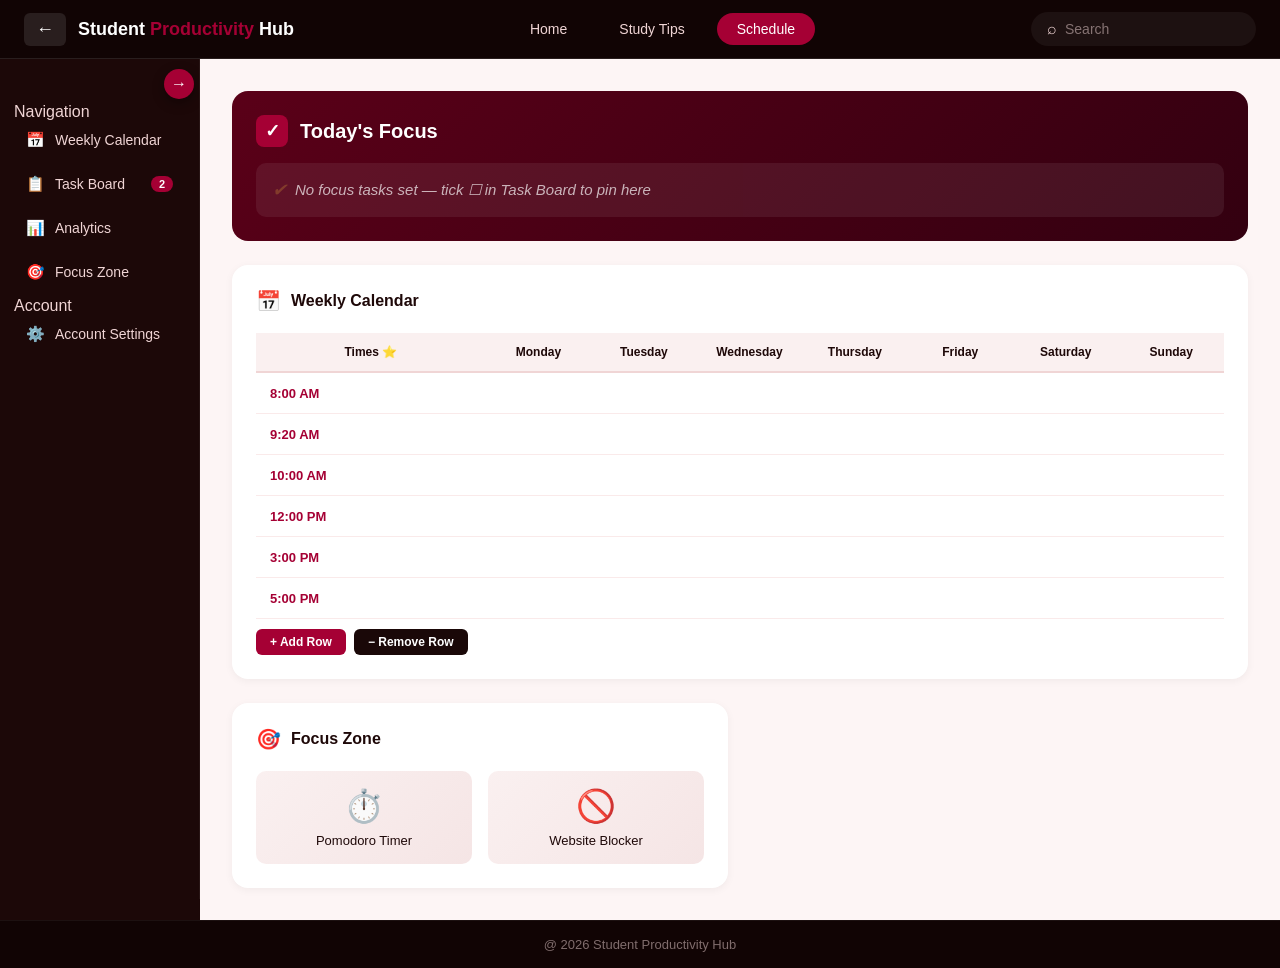
==== commit e508be8f: "Add files via upload" ====
--- a/schedule.html
+++ b/schedule.html
@@ -53,10 +53,6 @@
           <span class="sidebar-icon">🎯</span>
           <span class="sidebar-text">Focus Zone</span>
         </a>
-        <a href="javascript:void(0)" class="sidebar-item" onclick="showSection('schedule-section'); document.getElementById('resources-card').scrollIntoView({behavior:'smooth'});">
-          <span class="sidebar-icon">📚</span>
-          <span class="sidebar-text">Resource Library</span>
-        </a>
         <span class="sidebar-group-label" style="margin-top:12px">Account</span>
         <a href="javascript:void(0)" class="sidebar-item" onclick="showSection('settings-section')">
           <span class="sidebar-icon">⚙️</span>
@@ -149,22 +145,6 @@
             </div>
           </div>
 
-          <div class="card animate-4" id="resources-card">
-            <div class="card-title" style="margin-bottom: 20px;">
-              <div class="card-title-icon">📚</div>
-              Resources
-            </div>
-            <div style="display: grid; grid-template-columns: 1fr 1fr; gap: 16px;">
-              <div class="zone-mini-card">
-                <div class="zone-mini-icon">📄</div>
-                <div class="zone-mini-label">Study Templates</div>
-              </div>
-              <div class="zone-mini-card">
-                <div class="zone-mini-icon">📖</div>
-                <div class="zone-mini-label">Exam Prep</div>
-              </div>
-            </div>
-          </div>
 
         </div>
 
@@ -208,13 +188,6 @@
         <div class="card animate-1">
           <div class="card-title">🎯 Focus Zone</div>
           <p>Tools to help you stay focused.</p>
-        </div>
-      </div>
-
-      <div id="resources-section" class="content-view" style="display: none;">
-        <div class="card animate-1">
-          <div class="card-title">📚 Resource Library</div>
-          <p>Templates and study materials.</p>
         </div>
       </div>
 
@@ -585,7 +558,7 @@
       renderFocusBox(_t);
       renderFocusMini(_t);
       const hash = window.location.hash.replace('#', '');
-      if (hash === 'focus-zone-card' || hash === 'resources-card') {
+      if (hash === 'focus-zone-card') {
         showSection('schedule-section');
         setTimeout(() => document.getElementById(hash).scrollIntoView({behavior:'smooth'}), 100);
       } else if (hash) {
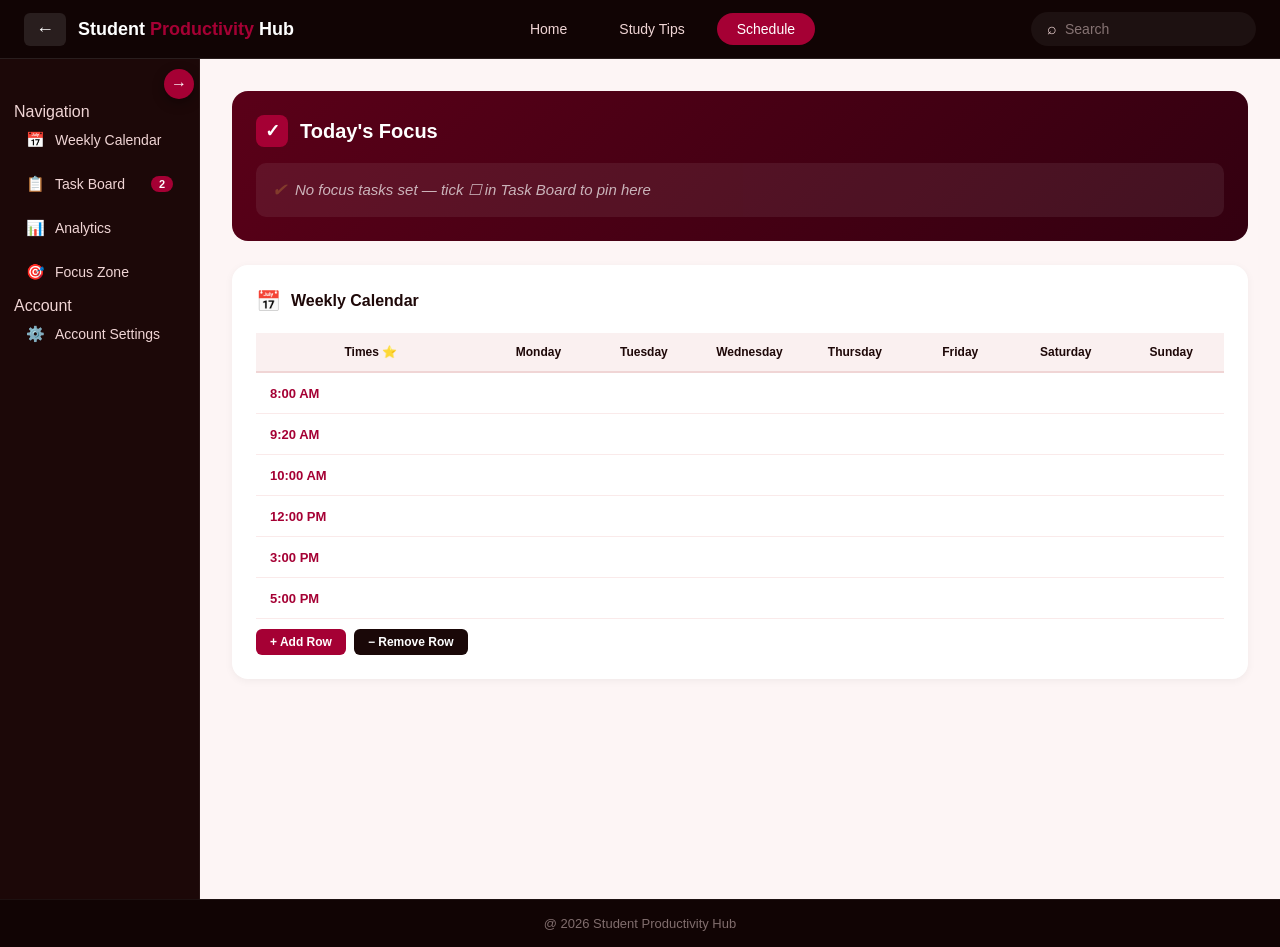
==== commit b84d23e0: "schedule.html" ====
--- a/schedule.html
+++ b/schedule.html
@@ -49,7 +49,7 @@
           <span class="sidebar-icon">📊</span>
           <span class="sidebar-text">Analytics</span>
         </a>
-        <a href="javascript:void(0)" class="sidebar-item" onclick="showSection('schedule-section'); document.getElementById('focus-zone-card').scrollIntoView({behavior:'smooth'});">
+        <a href="javascript:void(0)" class="sidebar-item" onclick="showSection('focus-section')">
           <span class="sidebar-icon">🎯</span>
           <span class="sidebar-text">Focus Zone</span>
         </a>
@@ -126,27 +126,7 @@
           </div>
         </div>
 
-        <div style="display: grid; grid-template-columns: 1fr 1fr; gap: 24px;">
-          
-          <div class="card animate-3" id="focus-zone-card">
-            <div class="card-title" style="margin-bottom: 20px;">
-              <div class="card-title-icon">🎯</div>
-              Focus Zone
-            </div>
-            <div style="display: grid; grid-template-columns: 1fr 1fr; gap: 16px;">
-              <div class="zone-mini-card" onclick="window.location.href='index.html'" style="cursor:pointer;">
-                <div class="zone-mini-icon">⏱️</div>
-                <div class="zone-mini-label">Pomodoro Timer</div>
-              </div>
-              <div class="zone-mini-card">
-                <div class="zone-mini-icon">🚫</div>
-                <div class="zone-mini-label">Website Blocker</div>
-              </div>
-            </div>
-          </div>
-
-
-        </div>
+
 
       </div>
 
@@ -185,10 +165,149 @@
       </div>
 
       <div id="focus-section" class="content-view" style="display: none;">
-        <div class="card animate-1">
-          <div class="card-title">🎯 Focus Zone</div>
-          <p>Tools to help you stay focused.</p>
-        </div>
+
+        <!-- Header -->
+        <div class="fz-page-header animate-1">
+          <div class="fz-page-icon">🎯</div>
+          <div>
+            <h2 class="fz-page-title">Focus Zone</h2>
+            <p class="fz-page-sub">Tools to help you study smarter and stay on track</p>
+          </div>
+        </div>
+
+        <!-- Row 1: Pomodoro + Study Stats -->
+        <div style="display:grid; grid-template-columns:1fr 1fr; gap:24px; margin-bottom:24px;">
+
+          <!-- Pomodoro Timer -->
+          <div class="focus-panel animate-2">
+            <div class="focus-panel-header">
+              <span class="focus-panel-icon">⏱️</span>
+              <span class="focus-panel-title">Pomodoro Timer</span>
+            </div>
+            <div class="focus-panel-body">
+              <div class="focus-pomo-label">
+                <span class="status-dot" id="fz-pomo-dot"></span>
+                <span id="fz-pomo-mode">Study Session</span>
+              </div>
+              <div class="focus-pomo-display">
+                <input class="fz-pomo-digit" id="fz-hh" type="text" maxlength="2" value="00" />
+                <span class="fz-pomo-colon">:</span>
+                <input class="fz-pomo-digit" id="fz-mm" type="text" maxlength="2" value="25" />
+                <span class="fz-pomo-colon">:</span>
+                <input class="fz-pomo-digit" id="fz-ss" type="text" maxlength="2" value="00" />
+              </div>
+              <div class="fz-pomo-units">
+                <span>HH</span><span></span><span>MM</span><span></span><span>SS</span>
+              </div>
+              <div class="fz-pomo-controls">
+                <button class="fz-btn fz-btn-start" id="fz-start-btn" onclick="fzStart()">▶ Start</button>
+                <button class="fz-btn fz-btn-pause" id="fz-pause-btn" onclick="fzPause()" style="display:none;">⏸ Pause</button>
+                <button class="fz-btn fz-btn-reset" onclick="fzReset()">↺ Reset</button>
+              </div>
+              <div class="fz-pomo-status" id="fz-status"></div>
+              <a href="index.html" class="fz-link">→ Customize timer duration in Home tab</a>
+            </div>
+          </div>
+
+          <!-- Session Stats -->
+          <div class="focus-panel animate-2">
+            <div class="focus-panel-header">
+              <span class="focus-panel-icon">📊</span>
+              <span class="focus-panel-title">Session Stats</span>
+            </div>
+            <div class="focus-panel-body">
+              <div class="fz-stats-grid">
+                <div class="fz-stat-box">
+                  <div class="fz-stat-num" id="fz-stat-sessions">0</div>
+                  <div class="fz-stat-label">Sessions Today</div>
+                </div>
+                <div class="fz-stat-box">
+                  <div class="fz-stat-num" id="fz-stat-mins">0</div>
+                  <div class="fz-stat-label">Time Focused</div>
+                </div>
+                <div class="fz-stat-box">
+                  <div class="fz-stat-num" id="fz-stat-streak">0</div>
+                  <div class="fz-stat-label">Day Streak</div>
+                </div>
+                <div class="fz-stat-box">
+                  <div class="fz-stat-num" id="fz-stat-tasks">0</div>
+                  <div class="fz-stat-label">Tasks Done</div>
+                </div>
+              </div>
+              <button class="fz-copy-btn" style="width:100%; text-align:center; margin-top:8px;" onclick="fzLogSession()">✚ Log Session Manually</button>
+              <button class="fz-undo-btn" onclick="fzUndoSession()">↩ Undo Last Session</button>
+              <div id="fz-log-msg" style="display:none; font-size:12px; color:#d4a017; font-weight:600; text-align:center;">✔ Session logged!</div>
+              <div id="fz-undo-msg" style="display:none; font-size:12px; color:#d4a017; font-weight:600; text-align:center;">↩ Last session undone.</div>
+            </div>
+          </div>
+
+        </div>
+
+        <!-- Row 2: Website Blocker + Focus Tips -->
+        <div style="display:grid; grid-template-columns:1fr 1fr; gap:24px;">
+
+          <!-- Website Blocker -->
+          <div class="focus-panel animate-3">
+            <div class="focus-panel-header">
+              <span class="focus-panel-icon">🚫</span>
+              <span class="focus-panel-title">Website Blocker List</span>
+            </div>
+            <div class="focus-panel-body">
+              <p class="fz-blocker-desc">Add distracting sites to your block list. Copy and paste into BlockSite, StayFocusd, or any browser extension.</p>
+              <div class="fz-blocker-add">
+                <input type="text" id="fz-block-input" class="settings-input" placeholder="e.g. facebook.com" />
+                <button class="fz-btn fz-btn-start" onclick="fzAddBlock()">+ Add</button>
+              </div>
+              <div id="fz-block-list" class="fz-block-list"></div>
+              <div id="fz-block-empty" class="fz-block-empty">No sites added yet. Add one above!</div>
+              <div style="display:flex; gap:8px; margin-top:4px; flex-wrap:wrap;">
+                <button class="fz-copy-btn" onclick="fzCopyList()">📋 Copy List</button>
+                <button class="fz-copy-btn" style="background:linear-gradient(135deg,#3a0010,#1a0008);" onclick="fzClearBlocks()">🗑 Clear All</button>
+              </div>
+              <div id="fz-copy-msg" style="display:none; font-size:12px; color:#d4a017; font-weight:600;">✔ Copied to clipboard!</div>
+            </div>
+          </div>
+
+          <!-- Focus Tips -->
+          <div class="focus-panel animate-3">
+            <div class="focus-panel-header">
+              <span class="focus-panel-icon">💡</span>
+              <span class="focus-panel-title">Focus Tips</span>
+            </div>
+            <div class="focus-panel-body fz-tips-body">
+              <div class="fz-tip-item">
+                <span class="fz-tip-num">01</span>
+                <div>
+                  <strong>Work in 25-minute blocks</strong>
+                  <p>Use the Pomodoro technique — study for 25 mins, then take a 5-min break. Repeat 4 times, then take a longer break.</p>
+                </div>
+              </div>
+              <div class="fz-tip-item">
+                <span class="fz-tip-num">02</span>
+                <div>
+                  <strong>Silence notifications</strong>
+                  <p>Put your phone on Do Not Disturb and close unneeded browser tabs before starting a session.</p>
+                </div>
+              </div>
+              <div class="fz-tip-item">
+                <span class="fz-tip-num">03</span>
+                <div>
+                  <strong>Set a clear goal first</strong>
+                  <p>Before each session, pin one task to Today's Focus so you always know exactly what you're working on.</p>
+                </div>
+              </div>
+              <div class="fz-tip-item">
+                <span class="fz-tip-num">04</span>
+                <div>
+                  <strong>Keep water nearby</strong>
+                  <p>Staying hydrated keeps your brain alert. Avoid leaving your desk for water mid-session.</p>
+                </div>
+              </div>
+            </div>
+          </div>
+
+        </div>
+
       </div>
 
       <div id="settings-section" class="content-view" style="display: none;">
@@ -548,9 +667,241 @@
       fillTime('pomo-break-hh','pomo-break-mm','pomo-break-ss', brkSecs);
     }
 
+    // ── Focus Zone: Pomodoro ──
+    let fzInterval = null, fzRunning = false, fzRemaining = 25*60;
+    let fzTotalSecs = 25*60;   // total secs when Start was pressed
+    let fzSecsElapsed = 0;     // secs elapsed in current run (resets on Reset)
+
+    function fzPad(n) { return String(n).padStart(2,'0'); }
+
+    function fzSetDisplay(secs) {
+      document.getElementById('fz-hh').value = fzPad(Math.floor(secs/3600));
+      document.getElementById('fz-mm').value = fzPad(Math.floor((secs%3600)/60));
+      document.getElementById('fz-ss').value = fzPad(secs%60);
+    }
+
+    function fzGetInput() {
+      return (parseInt(document.getElementById('fz-hh').value)||0)*3600 +
+             (parseInt(document.getElementById('fz-mm').value)||0)*60 +
+             (parseInt(document.getElementById('fz-ss').value)||0);
+    }
+
+    function fzStart() {
+      if (fzRunning) return;
+      fzRemaining = fzGetInput();
+      if (fzRemaining <= 0) return;
+      fzTotalSecs = fzRemaining;
+      fzRunning = true;
+      document.getElementById('fz-start-btn').style.display = 'none';
+      document.getElementById('fz-pause-btn').style.display = 'inline-block';
+      document.getElementById('fz-status').textContent = '⏳ Timer running...';
+      ['fz-hh','fz-mm','fz-ss'].forEach(id => document.getElementById(id).readOnly = true);
+      fzInterval = setInterval(() => {
+        fzRemaining--;
+        fzSecsElapsed++;
+        fzSetDisplay(fzRemaining);
+        // Update Mins Focused in real time (every second)
+        updateLiveMins();
+        if (fzRemaining <= 0) {
+          clearInterval(fzInterval); fzInterval = null; fzRunning = false;
+          // Auto-log a completed session when timer finishes naturally
+          fzAutoLogSession();
+          fzSecsElapsed = 0;
+          document.getElementById('fz-start-btn').style.display = 'inline-block';
+          document.getElementById('fz-start-btn').textContent = '▶ Start';
+          document.getElementById('fz-pause-btn').style.display = 'none';
+          document.getElementById('fz-status').textContent = "✅ Time's up! Session logged.";
+          ['fz-hh','fz-mm','fz-ss'].forEach(id => document.getElementById(id).readOnly = false);
+        }
+      }, 1000);
+    }
+
+    function fzPause() {
+      if (!fzRunning) return;
+      clearInterval(fzInterval); fzInterval = null; fzRunning = false;
+      document.getElementById('fz-start-btn').style.display = 'inline-block';
+      document.getElementById('fz-start-btn').textContent = '▶ Resume';
+      document.getElementById('fz-pause-btn').style.display = 'none';
+      document.getElementById('fz-status').textContent = '⏸ Paused';
+      ['fz-hh','fz-mm','fz-ss'].forEach(id => document.getElementById(id).readOnly = false);
+    }
+
+    function fzReset() {
+      clearInterval(fzInterval); fzInterval = null; fzRunning = false;
+      fzSecsElapsed = 0;
+      const secs = parseInt(localStorage.getItem('pomo-study-secs')) || 25*60;
+      fzTotalSecs = secs; fzRemaining = secs; fzSetDisplay(secs);
+      const sb = document.getElementById('fz-start-btn');
+      if (sb) { sb.style.display = 'inline-block'; sb.textContent = '▶ Start'; }
+      const pb = document.getElementById('fz-pause-btn');
+      if (pb) pb.style.display = 'none';
+      const st = document.getElementById('fz-status');
+      if (st) st.textContent = '';
+      ['fz-hh','fz-mm','fz-ss'].forEach(id => { const el = document.getElementById(id); if(el) el.readOnly = false; });
+    }
+
+    // Update Mins Focused live as timer ticks
+    function updateLiveMins() {
+      const stats = getStats();
+      const el = document.getElementById('fz-stat-mins');
+      if (el) {
+        // total = saved mins + elapsed secs from current run (converted to mins, rounded down)
+        const liveMins = stats.mins + Math.floor(fzSecsElapsed / 60);
+        el.textContent = liveMins;
+      }
+    }
+
+    // ── Focus Zone: Website Blocker ──
+    function getBlockList() {
+      const s = localStorage.getItem('block-list');
+      return s ? JSON.parse(s) : [];
+    }
+
+    function saveBlockList(list) { localStorage.setItem('block-list', JSON.stringify(list)); }
+
+    function renderBlockList() {
+      const list = getBlockList();
+      const container = document.getElementById('fz-block-list');
+      const empty = document.getElementById('fz-block-empty');
+      if (!container) return;
+      if (list.length === 0) {
+        container.innerHTML = '';
+        if (empty) empty.style.display = 'block';
+      } else {
+        if (empty) empty.style.display = 'none';
+        container.innerHTML = list.map((site, i) =>
+          '<div class="fz-block-item">' +
+            '<span class="fz-block-site">🔴 ' + site + '</span>' +
+            '<button class="fz-block-remove" onclick="fzRemoveBlock(' + i + ')">✕</button>' +
+          '</div>'
+        ).join('');
+      }
+    }
+
+    function fzAddBlock() {
+      const input = document.getElementById('fz-block-input');
+      const val = input.value.trim().toLowerCase().replace(/^https?:\/\//,'').replace(/\/.*$/,'');
+      if (!val) return;
+      const list = getBlockList();
+      if (!list.includes(val)) { list.push(val); saveBlockList(list); }
+      renderBlockList();
+      input.value = '';
+    }
+
+    function fzRemoveBlock(i) {
+      const list = getBlockList();
+      list.splice(i, 1);
+      saveBlockList(list);
+      renderBlockList();
+    }
+
+    function fzCopyList() {
+      const list = getBlockList();
+      if (list.length === 0) return;
+      navigator.clipboard.writeText(list.join('\n')).then(() => {
+        const msg = document.getElementById('fz-copy-msg');
+        msg.style.display = 'block';
+        setTimeout(() => msg.style.display = 'none', 2500);
+      });
+    }
+
+    function fzClearBlocks() {
+      saveBlockList([]);
+      renderBlockList();
+    }
+
+    // ── Session Stats ──
+    function getStats() {
+      const today = new Date().toDateString();
+      const s = localStorage.getItem('fz-stats');
+      const data = s ? JSON.parse(s) : {};
+      // Reset completely if it's a new day or no data yet
+      if (!data.date || data.date !== today) {
+        const fresh = { date: today, sessions: 0, mins: 0, secs: 0, streak: 0, history: [] };
+        localStorage.setItem('fz-stats', JSON.stringify(fresh));
+        return fresh;
+      }
+      if (!data.history) data.history = [];
+      if (!data.secs) data.secs = 0;
+      return data;
+    }
+
+    function saveStats(data) { localStorage.setItem('fz-stats', JSON.stringify(data)); }
+
+    function renderStats() {
+      const stats = getStats();
+      const tasks = getTasks();
+      const done = tasks.filter(t => t.done).length;
+      const el = id => document.getElementById(id);
+      if (el('fz-stat-sessions')) el('fz-stat-sessions').textContent = stats.sessions;
+      if (el('fz-stat-mins')) {
+        if (fzSecsElapsed === 0) {
+          el('fz-stat-mins').textContent = '0';
+        } else {
+          const mins = Math.floor(fzSecsElapsed / 60);
+          const secs = fzSecsElapsed % 60;
+          el('fz-stat-mins').textContent = fzSecsElapsed < 60 ? secs + 's' : mins + (secs > 0 ? 'm ' + secs + 's' : 'm');
+        }
+      }
+      if (el('fz-stat-streak')) el('fz-stat-streak').textContent = stats.streak;
+      if (el('fz-stat-tasks')) el('fz-stat-tasks').textContent = done;
+    }
+
+    // Called when timer naturally finishes — auto logs session
+    function fzAutoLogSession() {
+      const stats = getStats();
+      const minsThisSession = Math.round(fzTotalSecs / 60);
+      stats.history.push({ sessions: 1, mins: minsThisSession });
+      stats.sessions += 1;
+      stats.mins += minsThisSession;
+      stats.secs = 0;
+      stats.streak = Math.max(1, stats.streak);
+      saveStats(stats);
+      renderStats();
+    }
+
+    // Manual log button — logs mins elapsed so far
+    function fzLogSession() {
+      const stats = getStats();
+      const minsThisSession = Math.max(1, Math.floor(fzSecsElapsed / 60));
+      stats.history.push({ sessions: 1, mins: minsThisSession });
+      stats.sessions += 1;
+      stats.mins += minsThisSession;
+      stats.secs = 0;
+      stats.streak = Math.max(1, stats.streak);
+      fzSecsElapsed = 0; // reset elapsed counter after logging
+      saveStats(stats);
+      renderStats();
+      const msg = document.getElementById('fz-log-msg');
+      if (msg) { msg.style.display = 'block'; setTimeout(() => msg.style.display = 'none', 2500); }
+    }
+
+    // Undo last logged session
+    function fzUndoSession() {
+      const stats = getStats();
+      if (!stats.history || stats.history.length === 0) return;
+      const last = stats.history.pop();
+      stats.sessions = Math.max(0, stats.sessions - last.sessions);
+      stats.mins = Math.max(0, stats.mins - last.mins);
+      saveStats(stats);
+      renderStats();
+      const msg = document.getElementById('fz-undo-msg');
+      if (msg) { msg.style.display = 'block'; setTimeout(() => msg.style.display = 'none', 2500); }
+    }
+
+    document.addEventListener('keydown', e => {
+      const bi = document.getElementById('fz-block-input');
+      if (e.key === 'Enter' && bi && bi === document.activeElement) fzAddBlock();
+    });
+
     window.addEventListener('load', () => {
       if (localStorage.getItem('theme') === 'dark') document.body.classList.add('dark-mode');
       loadSettings();
+      // Clear session stats on every page load — frontend only, no persistence needed
+      localStorage.removeItem('fz-stats');
+      fzReset();
+      renderBlockList();
+      renderStats();
       renderCal();
       const _t = getTasks();
       renderSnapshot(_t);
@@ -559,7 +910,7 @@
       renderFocusMini(_t);
       const hash = window.location.hash.replace('#', '');
       if (hash === 'focus-zone-card') {
-        showSection('schedule-section');
+        showSection('focus-section');
         setTimeout(() => document.getElementById(hash).scrollIntoView({behavior:'smooth'}), 100);
       } else if (hash) {
         const target = document.getElementById(hash);
@@ -569,4 +920,4 @@
   </script>
 
 </body>
-</html>+</html>
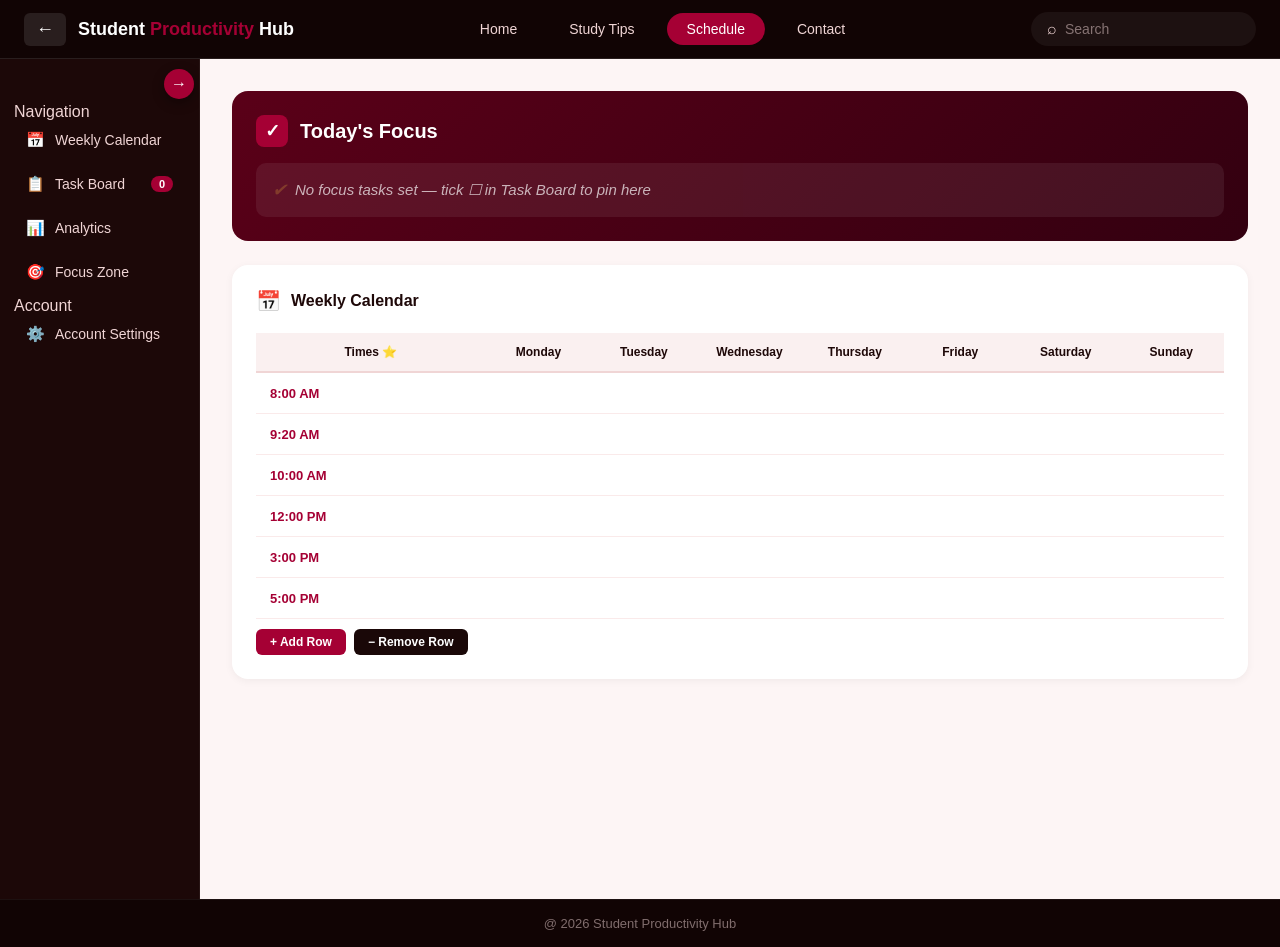
==== commit 5f81d4a3: "Add files via upload" ====
--- a/schedule.html
+++ b/schedule.html
@@ -1,923 +1,947 @@
-<!DOCTYPE html>
-<html lang="en">
-<head>
-  <meta charset="UTF-8" />
-  <meta name="viewport" content="width=device-width, initial-scale=1.0" />
-  <title>Student Productivity Hub – Schedule</title>
-  <link rel="stylesheet" href="style.css" />
-</head>
-<body>
-
-  <nav class="topbar">
-    <div class="topbar-left">
-      <button class="back-btn" onclick="history.back()">←</button>
-      <span class="site-title">Student <span>Productivity</span> Hub</span>
-    </div>
-    <div class="topbar-nav">
-      <a href="index.html">Home</a>
-      <a href="study-tips.html">Study Tips</a>
-      <a href="schedule.html" class="active">Schedule</a>
-    </div>
-    <div class="search-wrap">
-      <span class="search-icon">⌕</span>
-      <input class="search-bar" type="text" placeholder="Search" />
-    </div>
-  </nav>
-
-  <div class="main-layout">
-
-    <aside class="sidebar">
-      
-      <input type="checkbox" id="sidebar-toggle" class="sidebar-toggle-input" />
-      
-      <label for="sidebar-toggle" class="sidebar-toggle-btn">
-        <span class="arrow-icon">→</span>
-      </label>
-
-      <div class="sidebar-collapsed">
-        <span class="sidebar-group-label">Navigation</span>
-        <a href="javascript:void(0)" class="sidebar-item" onclick="showSection('schedule-section')">
-          <span class="sidebar-icon">📅</span>
-          <span class="sidebar-text">Weekly Calendar</span>
-        </a>
-        <a href="javascript:void(0)" class="sidebar-item" onclick="showSection('tasks-section')">
-          <span class="sidebar-icon">📋</span>
-          <span class="sidebar-text">Task Board</span>
-          <span class="sidebar-badge" id="task-badge">2</span>
-        </a>
-        <a href="index.html#analytics-card" class="sidebar-item">
-          <span class="sidebar-icon">📊</span>
-          <span class="sidebar-text">Analytics</span>
-        </a>
-        <a href="javascript:void(0)" class="sidebar-item" onclick="showSection('focus-section')">
-          <span class="sidebar-icon">🎯</span>
-          <span class="sidebar-text">Focus Zone</span>
-        </a>
-        <span class="sidebar-group-label" style="margin-top:12px">Account</span>
-        <a href="javascript:void(0)" class="sidebar-item" onclick="showSection('settings-section')">
-          <span class="sidebar-icon">⚙️</span>
-          <span class="sidebar-text">Account Settings</span>
-        </a>
-      </div>
-
-      <div class="sidebar-expanded">
-        <div class="focus-mini">
-          <div class="focus-mini-header">
-            <span class="focus-check-mini">✓</span> Today's Focus
-          </div>
-          <div id="focus-mini-list">
-            <div class="focus-mini-task"><span class="focus-tick-mini">✔</span> Finish Math Review and Read Chapter 3 in English</div>
-          </div>
-        </div>
-
-        <div class="snapshot-mini">
-          <div class="snapshot-mini-title">📋 To-do Snapshot</div>
-          <div id="snapshot-list"></div>
-          <button class="view-tasks-mini-btn" onclick="showSection('tasks-section')">VIEW TASKS</button>
-        </div>
-
-        <div class="sidebar-links">
-          <a href="index.html" class="sidebar-link">Pomodoro Timer</a>
-          <a href="javascript:void(0)" class="sidebar-link" onclick="toggleDarkMode()">Dark Mode</a>
-        </div>
-      </div>
-
-    </aside>
-
-    <main class="content">
-
-      <div id="schedule-section" class="content-view">
-
-        <div class="focus-box animate-1">
-          <div class="focus-box-header">
-            <div class="focus-check">✓</div>
-            <h2>Today's Focus</h2>
-          </div>
-          <div id="focus-box-list">
-            <div class="focus-task"><span class="focus-tick">✔</span> Finish Math Review and Read Chapter 3 in English.</div>
-          </div>
-        </div>
-
-        <div class="card animate-2" style="margin-bottom: 24px;">
-          <div class="card-title" style="margin-bottom: 20px;">
-            <div class="card-title-icon">📅</div>
-            Weekly Calendar
-          </div>
-          <div style="overflow-x: auto;">
-            <table class="cal-table" id="cal-table">
-              <thead>
-                <tr>
-                  <th class="time-th">Times ⭐</th>
-                  <th>Monday</th>
-                  <th>Tuesday</th>
-                  <th>Wednesday</th>
-                  <th>Thursday</th>
-                  <th>Friday</th>
-                  <th>Saturday</th>
-                  <th>Sunday</th>
-                </tr>
-              </thead>
-              <tbody id="cal-tbody"></tbody>
-            </table>
-          </div>
-          <div class="cal-row-controls">
-            <button class="cal-row-btn" onclick="calAddRow()">+ Add Row</button>
-            <button class="cal-row-btn remove" onclick="calRemoveRow()">− Remove Row</button>
-          </div>
-        </div>
-
-
-
-      </div>
-
-      <div id="tasks-section" class="content-view" style="display: none;">
-        <div class="card animate-1">
-          <div class="card-title">
-            <div class="card-title-icon">📋</div>
-            Task Board
-          </div>
-          <div class="task-focus-header">
-            <span class="task-focus-hint">🎯 Check the box under <strong>Today's Focus</strong> to pin a task to your Today's Focus section</span>
-          </div>
-          <div class="task-list-header">
-            <span class="tlh-task">Task</span>
-            <span class="tlh-focus">Today's Focus</span>
-            <span class="tlh-actions">Actions</span>
-          </div>
-          <div id="task-list" class="task-list"></div>
-          <div class="task-add-row">
-            <input type="text" id="task-input" class="settings-input task-input-field" placeholder="Add a new task..." />
-            <select id="task-priority" class="settings-input task-priority-select">
-              <option value="high">🔴 High Priority</option>
-              <option value="normal" selected>🟡 Normal</option>
-              <option value="low">🟢 Low Priority</option>
-            </select>
-            <button class="settings-save-btn task-add-btn" onclick="addTask()">+ Add</button>
-          </div>
-        </div>
-      </div>
-
-      <div id="analytics-section" class="content-view" style="display: none;">
-        <div class="card animate-1">
-          <div class="card-title">📊 Analytics</div>
-          <p>Tracking study trends.</p>
-        </div>
-      </div>
-
-      <div id="focus-section" class="content-view" style="display: none;">
-
-        <!-- Header -->
-        <div class="fz-page-header animate-1">
-          <div class="fz-page-icon">🎯</div>
-          <div>
-            <h2 class="fz-page-title">Focus Zone</h2>
-            <p class="fz-page-sub">Tools to help you study smarter and stay on track</p>
-          </div>
-        </div>
-
-        <!-- Row 1: Pomodoro + Study Stats -->
-        <div style="display:grid; grid-template-columns:1fr 1fr; gap:24px; margin-bottom:24px;">
-
-          <!-- Pomodoro Timer -->
-          <div class="focus-panel animate-2">
-            <div class="focus-panel-header">
-              <span class="focus-panel-icon">⏱️</span>
-              <span class="focus-panel-title">Pomodoro Timer</span>
-            </div>
-            <div class="focus-panel-body">
-              <div class="focus-pomo-label">
-                <span class="status-dot" id="fz-pomo-dot"></span>
-                <span id="fz-pomo-mode">Study Session</span>
-              </div>
-              <div class="focus-pomo-display">
-                <input class="fz-pomo-digit" id="fz-hh" type="text" maxlength="2" value="00" />
-                <span class="fz-pomo-colon">:</span>
-                <input class="fz-pomo-digit" id="fz-mm" type="text" maxlength="2" value="25" />
-                <span class="fz-pomo-colon">:</span>
-                <input class="fz-pomo-digit" id="fz-ss" type="text" maxlength="2" value="00" />
-              </div>
-              <div class="fz-pomo-units">
-                <span>HH</span><span></span><span>MM</span><span></span><span>SS</span>
-              </div>
-              <div class="fz-pomo-controls">
-                <button class="fz-btn fz-btn-start" id="fz-start-btn" onclick="fzStart()">▶ Start</button>
-                <button class="fz-btn fz-btn-pause" id="fz-pause-btn" onclick="fzPause()" style="display:none;">⏸ Pause</button>
-                <button class="fz-btn fz-btn-reset" onclick="fzReset()">↺ Reset</button>
-              </div>
-              <div class="fz-pomo-status" id="fz-status"></div>
-              <a href="index.html" class="fz-link">→ Customize timer duration in Home tab</a>
-            </div>
-          </div>
-
-          <!-- Session Stats -->
-          <div class="focus-panel animate-2">
-            <div class="focus-panel-header">
-              <span class="focus-panel-icon">📊</span>
-              <span class="focus-panel-title">Session Stats</span>
-            </div>
-            <div class="focus-panel-body">
-              <div class="fz-stats-grid">
-                <div class="fz-stat-box">
-                  <div class="fz-stat-num" id="fz-stat-sessions">0</div>
-                  <div class="fz-stat-label">Sessions Today</div>
-                </div>
-                <div class="fz-stat-box">
-                  <div class="fz-stat-num" id="fz-stat-mins">0</div>
-                  <div class="fz-stat-label">Time Focused</div>
-                </div>
-                <div class="fz-stat-box">
-                  <div class="fz-stat-num" id="fz-stat-streak">0</div>
-                  <div class="fz-stat-label">Day Streak</div>
-                </div>
-                <div class="fz-stat-box">
-                  <div class="fz-stat-num" id="fz-stat-tasks">0</div>
-                  <div class="fz-stat-label">Tasks Done</div>
-                </div>
-              </div>
-              <button class="fz-copy-btn" style="width:100%; text-align:center; margin-top:8px;" onclick="fzLogSession()">✚ Log Session Manually</button>
-              <button class="fz-undo-btn" onclick="fzUndoSession()">↩ Undo Last Session</button>
-              <div id="fz-log-msg" style="display:none; font-size:12px; color:#d4a017; font-weight:600; text-align:center;">✔ Session logged!</div>
-              <div id="fz-undo-msg" style="display:none; font-size:12px; color:#d4a017; font-weight:600; text-align:center;">↩ Last session undone.</div>
-            </div>
-          </div>
-
-        </div>
-
-        <!-- Row 2: Website Blocker + Focus Tips -->
-        <div style="display:grid; grid-template-columns:1fr 1fr; gap:24px;">
-
-          <!-- Website Blocker -->
-          <div class="focus-panel animate-3">
-            <div class="focus-panel-header">
-              <span class="focus-panel-icon">🚫</span>
-              <span class="focus-panel-title">Website Blocker List</span>
-            </div>
-            <div class="focus-panel-body">
-              <p class="fz-blocker-desc">Add distracting sites to your block list. Copy and paste into BlockSite, StayFocusd, or any browser extension.</p>
-              <div class="fz-blocker-add">
-                <input type="text" id="fz-block-input" class="settings-input" placeholder="e.g. facebook.com" />
-                <button class="fz-btn fz-btn-start" onclick="fzAddBlock()">+ Add</button>
-              </div>
-              <div id="fz-block-list" class="fz-block-list"></div>
-              <div id="fz-block-empty" class="fz-block-empty">No sites added yet. Add one above!</div>
-              <div style="display:flex; gap:8px; margin-top:4px; flex-wrap:wrap;">
-                <button class="fz-copy-btn" onclick="fzCopyList()">📋 Copy List</button>
-                <button class="fz-copy-btn" style="background:linear-gradient(135deg,#3a0010,#1a0008);" onclick="fzClearBlocks()">🗑 Clear All</button>
-              </div>
-              <div id="fz-copy-msg" style="display:none; font-size:12px; color:#d4a017; font-weight:600;">✔ Copied to clipboard!</div>
-            </div>
-          </div>
-
-          <!-- Focus Tips -->
-          <div class="focus-panel animate-3">
-            <div class="focus-panel-header">
-              <span class="focus-panel-icon">💡</span>
-              <span class="focus-panel-title">Focus Tips</span>
-            </div>
-            <div class="focus-panel-body fz-tips-body">
-              <div class="fz-tip-item">
-                <span class="fz-tip-num">01</span>
-                <div>
-                  <strong>Work in 25-minute blocks</strong>
-                  <p>Use the Pomodoro technique — study for 25 mins, then take a 5-min break. Repeat 4 times, then take a longer break.</p>
-                </div>
-              </div>
-              <div class="fz-tip-item">
-                <span class="fz-tip-num">02</span>
-                <div>
-                  <strong>Silence notifications</strong>
-                  <p>Put your phone on Do Not Disturb and close unneeded browser tabs before starting a session.</p>
-                </div>
-              </div>
-              <div class="fz-tip-item">
-                <span class="fz-tip-num">03</span>
-                <div>
-                  <strong>Set a clear goal first</strong>
-                  <p>Before each session, pin one task to Today's Focus so you always know exactly what you're working on.</p>
-                </div>
-              </div>
-              <div class="fz-tip-item">
-                <span class="fz-tip-num">04</span>
-                <div>
-                  <strong>Keep water nearby</strong>
-                  <p>Staying hydrated keeps your brain alert. Avoid leaving your desk for water mid-session.</p>
-                </div>
-              </div>
-            </div>
-          </div>
-
-        </div>
-
-      </div>
-
-      <div id="settings-section" class="content-view" style="display: none;">
-        <div class="card animate-1" style="margin-bottom: 24px;">
-          <div class="card-title" style="margin-bottom: 20px;">
-            <div class="card-title-icon">👤</div>
-            User Profile
-          </div>
-          <div class="settings-group">
-            <div class="settings-field">
-              <label class="settings-label">Full Name</label>
-              <input type="text" id="profile-name" class="settings-input" placeholder="e.g. Juan Dela Cruz" />
-            </div>
-            <div class="settings-field">
-              <label class="settings-label">College Year</label>
-              <select id="profile-year" class="settings-input">
-                <option value="">Select Year</option>
-                <option value="1st Year">1st Year</option>
-                <option value="2nd Year">2nd Year</option>
-                <option value="3rd Year">3rd Year</option>
-                <option value="4th Year">4th Year</option>
-                <option value="5th Year">5th Year</option>
-              </select>
-            </div>
-            <div class="settings-field">
-              <label class="settings-label">Major / Program</label>
-              <input type="text" id="profile-major" class="settings-input" placeholder="e.g. BS Computer Engineering" />
-            </div>
-            <button class="settings-save-btn" onclick="saveProfile()">Save Profile</button>
-            <p id="profile-saved-msg" class="settings-success-msg" style="display:none;">✔ Profile saved!</p>
-          </div>
-        </div>
-
-        <div class="card animate-2" style="margin-bottom: 24px;">
-          <div class="card-title" style="margin-bottom: 20px;">
-            <div class="card-title-icon">⏱</div>
-            Pomodoro Customization
-          </div>
-          <div class="settings-group">
-            <div class="settings-field">
-              <label class="settings-label">Study Session Duration (HH:MM:SS)</label>
-              <div class="pomo-time-input-wrap"><input type="text" id="pomo-study-hh" class="settings-input pomo-time-part" maxlength="2" placeholder="00" />
-                <span class="pomo-time-colon">:</span>
-                <input type="text" id="pomo-study-mm" class="settings-input pomo-time-part" maxlength="2" placeholder="25" />
-                <span class="pomo-time-colon">:</span>
-                <input type="text" id="pomo-study-ss" class="settings-input pomo-time-part" maxlength="2" placeholder="00" />
-            </div>
-            <div class="settings-field">
-              <label class="settings-label">Short Break Duration (HH:MM:SS)</label>
-              <div class="pomo-time-input-wrap"><input type="text" id="pomo-break-hh" class="settings-input pomo-time-part" maxlength="2" placeholder="00" />
-                <span class="pomo-time-colon">:</span>
-                <input type="text" id="pomo-break-mm" class="settings-input pomo-time-part" maxlength="2" placeholder="05" />
-                <span class="pomo-time-colon">:</span>
-                <input type="text" id="pomo-break-ss" class="settings-input pomo-time-part" maxlength="2" placeholder="00" />
-            </div>
-            <button class="settings-save-btn" onclick="savePomodoro()">Apply Timer</button>
-            <p id="pomo-saved-msg" class="settings-success-msg" style="display:none;">✔ Timer updated! Visit Home tab to see it.</p>
-          </div>
-        </div>
-
-        <div class="card animate-3">
-          <div class="card-title" style="margin-bottom: 20px;">
-            <div class="card-title-icon">🗑️</div>
-            Data Management
-          </div>
-          <div class="settings-group">
-            <p class="settings-desc">This will permanently clear all saved data including tasks, analytics, and settings stored in your browser.</p>
-            <button class="settings-danger-btn" onclick="clearAllData()">Clear All Data</button>
-            <p id="clear-msg" class="settings-success-msg" style="display:none;">✔ All data cleared.</p>
-          </div>
-        </div>
-      </div>
-
-    </main>
-  </div>
-
-  <footer>@ 2026 Student Productivity Hub</footer>
-
-  <script>
-
-    // ── Task Data ──
-    const DEFAULT_TASKS = [
-      { id: 1, text: '2 High Priority Tasks', priority: 'high', done: false, focus: false },
-      { id: 2, text: '1 Exam This Week', priority: 'high', done: false, focus: false }
-    ];
-    function getTasks() {
-      const s = localStorage.getItem('tasks');
-      return s ? JSON.parse(s) : DEFAULT_TASKS;
-    }
-    function saveTasks(t) { localStorage.setItem('tasks', JSON.stringify(t)); }
-
-    function renderTasks() {
-      const tasks = getTasks();
-      const list = document.getElementById('task-list');
-      if (list) {
-        list.innerHTML = '';
-        if (tasks.length === 0) {
-          list.innerHTML = '<p class="task-empty">No tasks yet. Add one below!</p>';
-        } else {
-          tasks.forEach(task => {
-            const pl = task.priority === 'high' ? '🔴' : task.priority === 'low' ? '🟢' : '🟡';
-            const item = document.createElement('div');
-            item.className = 'task-item' + (task.done ? ' task-done' : '') + (task.focus ? ' task-is-focus' : '');
-            item.innerHTML =
-              '<span class="task-priority-dot">' + pl + '</span>' +
-              '<span class="task-text">' + task.text + '</span>' +
-              '<label class="task-focus-label" title="Pin to Today\'s Focus">' +
-                '<input type="checkbox" ' + (task.focus ? 'checked' : '') + ' onchange="toggleFocus(' + task.id + ', this.checked)" />' +
-                '<span class="task-focus-box">' + (task.focus ? '🎯' : '☐') + '</span>' +
-              '</label>' +
-              '<div class="task-actions">' +
-                '<button class="task-btn task-done-btn" onclick="toggleTask(' + task.id + ')">' + (task.done ? '↩' : '✔') + '</button>' +
-                '<button class="task-btn task-delete-btn" onclick="deleteTask(' + task.id + ')">✕</button>' +
-              '</div>';
-            list.appendChild(item);
-          });
-        }
-      }
-      updateBadge(tasks);
-      renderSnapshot(tasks);
-      renderFocusBox(tasks);
-      renderFocusMini(tasks);
-    }
-
-    function renderFocusBox(tasks) {
-      const box = document.getElementById('focus-box-list');
-      if (!box) return;
-      const ft = tasks.filter(t => t.focus && !t.done);
-      if (ft.length === 0) {
-        box.innerHTML = '<div class="focus-task focus-task-empty"><span class="focus-tick" style="opacity:0.35">✔</span><em>No focus tasks set — tick ☐ in Task Board to pin here</em></div>';
-      } else {
-        box.innerHTML = ft.map(t => '<div class="focus-task"><span class="focus-tick">✔</span> ' + t.text + '</div>').join('');
-      }
-    }
-
-    function renderFocusMini(tasks) {
-      const mini = document.getElementById('focus-mini-list');
-      if (!mini) return;
-      const ft = tasks.filter(t => t.focus && !t.done);
-      if (ft.length === 0) {
-        mini.innerHTML = '<div class="focus-mini-task" style="opacity:0.6"><span class="focus-tick-mini">✔</span> No focus tasks set</div>';
-      } else {
-        mini.innerHTML = ft.slice(0, 3).map(t => '<div class="focus-mini-task"><span class="focus-tick-mini">✔</span> ' + t.text + '</div>').join('');
-      }
-    }
-
-    function toggleFocus(id, checked) {
-      const tasks = getTasks();
-      const t = tasks.find(x => x.id === id);
-      if (t) t.focus = checked;
-      saveTasks(tasks);
-      renderTasks();
-    }
-
-    function renderSnapshot(tasks) {
-      const snap = document.getElementById('snapshot-list');
-      if (!snap) return;
-      const pending = tasks.filter(t => !t.done);
-      if (pending.length === 0) {
-        snap.innerHTML = '<div class="snapshot-empty">All caught up! 🎉</div>';
-      } else {
-        snap.innerHTML = pending.slice(0, 5).map(t => {
-          const pl = t.priority === 'high' ? '🔴' : t.priority === 'low' ? '🟢' : '🟡';
-          return '<div class="snapshot-mini-item">' + pl + ' ' + t.text + '</div>';
-        }).join('') + (pending.length > 5 ? '<div class="snapshot-empty">+' + (pending.length - 5) + ' more...</div>' : '');
-      }
-    }
-
-    function updateBadge(tasks) {
-      document.querySelectorAll('#task-badge, .task-badge-all').forEach(b => b.textContent = tasks.length);
-    }
-
-    function addTask() {
-      const input = document.getElementById('task-input');
-      const priority = document.getElementById('task-priority').value;
-      const text = input.value.trim();
-      if (!text) return;
-      const tasks = getTasks();
-      const newId = tasks.length > 0 ? Math.max(...tasks.map(t => t.id)) + 1 : 1;
-      tasks.push({ id: newId, text, priority, done: false, focus: false });
-      saveTasks(tasks); renderTasks(); input.value = '';
-    }
-
-    function deleteTask(id) { saveTasks(getTasks().filter(t => t.id !== id)); renderTasks(); }
-
-    function toggleTask(id) {
-      const tasks = getTasks();
-      const t = tasks.find(x => x.id === id);
-      if (t) t.done = !t.done;
-      saveTasks(tasks); renderTasks();
-    }
-
-    document.addEventListener('keydown', e => {
-      const ti = document.getElementById('task-input');
-      if (e.key === 'Enter' && ti && ti === document.activeElement) addTask();
-    });
-
-
-    // ── Weekly Calendar ──
-    const CAL_DEFAULT_TIMES = ['8:00 AM','9:20 AM','10:00 AM','12:00 PM','3:00 PM','5:00 PM'];
-
-    function getCalData() {
-      const stored = localStorage.getItem('cal-data');
-      if (stored) return JSON.parse(stored);
-      return CAL_DEFAULT_TIMES.map(t => ({ time: t, cells: ['','','','','','',''], active: [false,false,false,false,false,false,false] }));
-    }
-
-    function saveCalData() {
-      const tbody = document.getElementById('cal-tbody');
-      if (!tbody) return;
-      const rows = Array.from(tbody.querySelectorAll('tr'));
-      const data = rows.map(row => {
-        const timeInput = row.querySelector('.cal-time-cell');
-        const dayCells = Array.from(row.querySelectorAll('.cal-day-cell'));
-        return {
-          time: timeInput ? timeInput.value : '',
-          cells: dayCells.map(c => { const ta = c.querySelector('textarea'); return ta ? ta.value : ''; }),
-          active: dayCells.map(c => c.classList.contains('active'))
-        };
-      });
-      localStorage.setItem('cal-data', JSON.stringify(data));
-    }
-
-    function buildCalRow(rowData, rowIndex) {
-      const tr = document.createElement('tr');
-      // Time cell
-      const timeTd = document.createElement('td');
-      timeTd.style.padding = '6px 8px';
-      const timeInput = document.createElement('input');
-      timeInput.type = 'text';
-      timeInput.className = 'cal-time-cell';
-      timeInput.value = rowData.time;
-      timeInput.placeholder = 'e.g. 8:00 AM';
-      timeInput.addEventListener('change', saveCalData);
-      timeTd.appendChild(timeInput);
-      tr.appendChild(timeTd);
-      // Day cells
-      for (let d = 0; d < 7; d++) {
-        const td = document.createElement('td');
-        td.className = 'cal-day-cell' + (rowData.active[d] ? ' active' : '');
-        if (rowData.active[d]) {
-          const ta = document.createElement('textarea');
-          ta.value = rowData.cells[d] || '';
-          ta.placeholder = 'Add event...';
-          ta.addEventListener('input', saveCalData);
-          ta.addEventListener('click', e => e.stopPropagation());
-          td.appendChild(ta);
-        }
-        td.addEventListener('click', function() {
-          this.classList.toggle('active');
-          if (this.classList.contains('active')) {
-            const ta = document.createElement('textarea');
-            ta.placeholder = 'Add event...';
-            ta.addEventListener('input', saveCalData);
-            ta.addEventListener('click', e => e.stopPropagation());
-            this.appendChild(ta);
-            ta.focus();
-          } else {
-            const ta = this.querySelector('textarea');
-            if (ta) ta.remove();
-          }
-          saveCalData();
-        });
-        tr.appendChild(td);
-      }
-      return tr;
-    }
-
-    function renderCal() {
-      const tbody = document.getElementById('cal-tbody');
-      if (!tbody) return;
-      tbody.innerHTML = '';
-      const data = getCalData();
-      data.forEach((row, i) => tbody.appendChild(buildCalRow(row, i)));
-    }
-
-    function calAddRow() {
-      const data = getCalData();
-      data.push({ time: '', cells: ['','','','','','',''], active: [false,false,false,false,false,false,false] });
-      localStorage.setItem('cal-data', JSON.stringify(data));
-      renderCal();
-    }
-
-    function calRemoveRow() {
-      const data = getCalData();
-      if (data.length <= 1) return;
-      data.pop();
-      localStorage.setItem('cal-data', JSON.stringify(data));
-      renderCal();
-    }
-
-    // ── Section Navigation ──
-    function showSection(sectionId) {
-      document.querySelectorAll('.content-view').forEach(v => v.style.display = 'none');
-      document.getElementById(sectionId).style.display = 'block';
-      if (sectionId === 'tasks-section') renderTasks();
-      if (sectionId === 'schedule-section') renderCal();
-    }
-
-    function toggleDarkMode() {
-      document.body.classList.toggle('dark-mode');
-      localStorage.setItem('theme', document.body.classList.contains('dark-mode') ? 'dark' : 'light');
-    }
-
-    // ── Settings ──
-    function saveProfile() {
-      localStorage.setItem('profile-name', document.getElementById('profile-name').value.trim());
-      localStorage.setItem('profile-year', document.getElementById('profile-year').value);
-      localStorage.setItem('profile-major', document.getElementById('profile-major').value.trim());
-      const msg = document.getElementById('profile-saved-msg');
-      msg.style.display = 'block'; setTimeout(() => msg.style.display = 'none', 3000);
-    }
-
-    function padTwo(n) { return String(n).padStart(2, '0'); }
-
-    function parsePomoTimeInput(hhId, mmId, ssId) {
-      const hh = parseInt(document.getElementById(hhId).value) || 0;
-      const mm = parseInt(document.getElementById(mmId).value) || 0;
-      const ss = parseInt(document.getElementById(ssId).value) || 0;
-      return hh * 3600 + mm * 60 + ss;
-    }
-
-    function savePomodoro() {
-      const studySecs = parsePomoTimeInput('pomo-study-hh','pomo-study-mm','pomo-study-ss');
-      const brkSecs = parsePomoTimeInput('pomo-break-hh','pomo-break-mm','pomo-break-ss');
-      if (studySecs <= 0) return;
-      localStorage.setItem('pomo-study-secs', studySecs);
-      localStorage.setItem('pomo-break-secs', brkSecs || 300);
-      const msg = document.getElementById('pomo-saved-msg');
-      msg.style.display = 'block'; setTimeout(() => msg.style.display = 'none', 3000);
-    }
-
-    function clearAllData() {
-      localStorage.clear();
-      ['profile-name','profile-year','profile-major'].forEach(id => { const el = document.getElementById(id); if(el) el.value=''; });
-      ['pomo-study-hh','pomo-study-mm','pomo-study-ss','pomo-break-hh','pomo-break-mm','pomo-break-ss'].forEach(id => { const el = document.getElementById(id); if(el) el.value=''; });
-      renderTasks(); renderCal();
-      const msg = document.getElementById('clear-msg');
-      msg.style.display = 'block'; setTimeout(() => msg.style.display = 'none', 3000);
-    }
-
-    function loadSettings() {
-      const name = localStorage.getItem('profile-name');
-      const year = localStorage.getItem('profile-year');
-      const major = localStorage.getItem('profile-major');
-      const studySecs = parseInt(localStorage.getItem('pomo-study-secs')) || 25 * 60;
-      const brkSecs = parseInt(localStorage.getItem('pomo-break-secs')) || 5 * 60;
-      if (name) document.getElementById('profile-name').value = name;
-      if (year) document.getElementById('profile-year').value = year;
-      if (major) document.getElementById('profile-major').value = major;
-      const fillTime = (hhId, mmId, ssId, secs) => {
-        document.getElementById(hhId).value = padTwo(Math.floor(secs/3600));
-        document.getElementById(mmId).value = padTwo(Math.floor((secs%3600)/60));
-        document.getElementById(ssId).value = padTwo(secs%60);
-      };
-      fillTime('pomo-study-hh','pomo-study-mm','pomo-study-ss', studySecs);
-      fillTime('pomo-break-hh','pomo-break-mm','pomo-break-ss', brkSecs);
-    }
-
-    // ── Focus Zone: Pomodoro ──
-    let fzInterval = null, fzRunning = false, fzRemaining = 25*60;
-    let fzTotalSecs = 25*60;   // total secs when Start was pressed
-    let fzSecsElapsed = 0;     // secs elapsed in current run (resets on Reset)
-
-    function fzPad(n) { return String(n).padStart(2,'0'); }
-
-    function fzSetDisplay(secs) {
-      document.getElementById('fz-hh').value = fzPad(Math.floor(secs/3600));
-      document.getElementById('fz-mm').value = fzPad(Math.floor((secs%3600)/60));
-      document.getElementById('fz-ss').value = fzPad(secs%60);
-    }
-
-    function fzGetInput() {
-      return (parseInt(document.getElementById('fz-hh').value)||0)*3600 +
-             (parseInt(document.getElementById('fz-mm').value)||0)*60 +
-             (parseInt(document.getElementById('fz-ss').value)||0);
-    }
-
-    function fzStart() {
-      if (fzRunning) return;
-      fzRemaining = fzGetInput();
-      if (fzRemaining <= 0) return;
-      fzTotalSecs = fzRemaining;
-      fzRunning = true;
-      document.getElementById('fz-start-btn').style.display = 'none';
-      document.getElementById('fz-pause-btn').style.display = 'inline-block';
-      document.getElementById('fz-status').textContent = '⏳ Timer running...';
-      ['fz-hh','fz-mm','fz-ss'].forEach(id => document.getElementById(id).readOnly = true);
-      fzInterval = setInterval(() => {
-        fzRemaining--;
-        fzSecsElapsed++;
-        fzSetDisplay(fzRemaining);
-        // Update Mins Focused in real time (every second)
-        updateLiveMins();
-        if (fzRemaining <= 0) {
-          clearInterval(fzInterval); fzInterval = null; fzRunning = false;
-          // Auto-log a completed session when timer finishes naturally
-          fzAutoLogSession();
-          fzSecsElapsed = 0;
-          document.getElementById('fz-start-btn').style.display = 'inline-block';
-          document.getElementById('fz-start-btn').textContent = '▶ Start';
-          document.getElementById('fz-pause-btn').style.display = 'none';
-          document.getElementById('fz-status').textContent = "✅ Time's up! Session logged.";
-          ['fz-hh','fz-mm','fz-ss'].forEach(id => document.getElementById(id).readOnly = false);
-        }
-      }, 1000);
-    }
-
-    function fzPause() {
-      if (!fzRunning) return;
-      clearInterval(fzInterval); fzInterval = null; fzRunning = false;
-      document.getElementById('fz-start-btn').style.display = 'inline-block';
-      document.getElementById('fz-start-btn').textContent = '▶ Resume';
-      document.getElementById('fz-pause-btn').style.display = 'none';
-      document.getElementById('fz-status').textContent = '⏸ Paused';
-      ['fz-hh','fz-mm','fz-ss'].forEach(id => document.getElementById(id).readOnly = false);
-    }
-
-    function fzReset() {
-      clearInterval(fzInterval); fzInterval = null; fzRunning = false;
-      fzSecsElapsed = 0;
-      const secs = parseInt(localStorage.getItem('pomo-study-secs')) || 25*60;
-      fzTotalSecs = secs; fzRemaining = secs; fzSetDisplay(secs);
-      const sb = document.getElementById('fz-start-btn');
-      if (sb) { sb.style.display = 'inline-block'; sb.textContent = '▶ Start'; }
-      const pb = document.getElementById('fz-pause-btn');
-      if (pb) pb.style.display = 'none';
-      const st = document.getElementById('fz-status');
-      if (st) st.textContent = '';
-      ['fz-hh','fz-mm','fz-ss'].forEach(id => { const el = document.getElementById(id); if(el) el.readOnly = false; });
-    }
-
-    // Update Mins Focused live as timer ticks
-    function updateLiveMins() {
-      const stats = getStats();
-      const el = document.getElementById('fz-stat-mins');
-      if (el) {
-        // total = saved mins + elapsed secs from current run (converted to mins, rounded down)
-        const liveMins = stats.mins + Math.floor(fzSecsElapsed / 60);
-        el.textContent = liveMins;
-      }
-    }
-
-    // ── Focus Zone: Website Blocker ──
-    function getBlockList() {
-      const s = localStorage.getItem('block-list');
-      return s ? JSON.parse(s) : [];
-    }
-
-    function saveBlockList(list) { localStorage.setItem('block-list', JSON.stringify(list)); }
-
-    function renderBlockList() {
-      const list = getBlockList();
-      const container = document.getElementById('fz-block-list');
-      const empty = document.getElementById('fz-block-empty');
-      if (!container) return;
-      if (list.length === 0) {
-        container.innerHTML = '';
-        if (empty) empty.style.display = 'block';
-      } else {
-        if (empty) empty.style.display = 'none';
-        container.innerHTML = list.map((site, i) =>
-          '<div class="fz-block-item">' +
-            '<span class="fz-block-site">🔴 ' + site + '</span>' +
-            '<button class="fz-block-remove" onclick="fzRemoveBlock(' + i + ')">✕</button>' +
-          '</div>'
-        ).join('');
-      }
-    }
-
-    function fzAddBlock() {
-      const input = document.getElementById('fz-block-input');
-      const val = input.value.trim().toLowerCase().replace(/^https?:\/\//,'').replace(/\/.*$/,'');
-      if (!val) return;
-      const list = getBlockList();
-      if (!list.includes(val)) { list.push(val); saveBlockList(list); }
-      renderBlockList();
-      input.value = '';
-    }
-
-    function fzRemoveBlock(i) {
-      const list = getBlockList();
-      list.splice(i, 1);
-      saveBlockList(list);
-      renderBlockList();
-    }
-
-    function fzCopyList() {
-      const list = getBlockList();
-      if (list.length === 0) return;
-      navigator.clipboard.writeText(list.join('\n')).then(() => {
-        const msg = document.getElementById('fz-copy-msg');
-        msg.style.display = 'block';
-        setTimeout(() => msg.style.display = 'none', 2500);
-      });
-    }
-
-    function fzClearBlocks() {
-      saveBlockList([]);
-      renderBlockList();
-    }
-
-    // ── Session Stats ──
-    function getStats() {
-      const today = new Date().toDateString();
-      const s = localStorage.getItem('fz-stats');
-      const data = s ? JSON.parse(s) : {};
-      // Reset completely if it's a new day or no data yet
-      if (!data.date || data.date !== today) {
-        const fresh = { date: today, sessions: 0, mins: 0, secs: 0, streak: 0, history: [] };
-        localStorage.setItem('fz-stats', JSON.stringify(fresh));
-        return fresh;
-      }
-      if (!data.history) data.history = [];
-      if (!data.secs) data.secs = 0;
-      return data;
-    }
-
-    function saveStats(data) { localStorage.setItem('fz-stats', JSON.stringify(data)); }
-
-    function renderStats() {
-      const stats = getStats();
-      const tasks = getTasks();
-      const done = tasks.filter(t => t.done).length;
-      const el = id => document.getElementById(id);
-      if (el('fz-stat-sessions')) el('fz-stat-sessions').textContent = stats.sessions;
-      if (el('fz-stat-mins')) {
-        if (fzSecsElapsed === 0) {
-          el('fz-stat-mins').textContent = '0';
-        } else {
-          const mins = Math.floor(fzSecsElapsed / 60);
-          const secs = fzSecsElapsed % 60;
-          el('fz-stat-mins').textContent = fzSecsElapsed < 60 ? secs + 's' : mins + (secs > 0 ? 'm ' + secs + 's' : 'm');
-        }
-      }
-      if (el('fz-stat-streak')) el('fz-stat-streak').textContent = stats.streak;
-      if (el('fz-stat-tasks')) el('fz-stat-tasks').textContent = done;
-    }
-
-    // Called when timer naturally finishes — auto logs session
-    function fzAutoLogSession() {
-      const stats = getStats();
-      const minsThisSession = Math.round(fzTotalSecs / 60);
-      stats.history.push({ sessions: 1, mins: minsThisSession });
-      stats.sessions += 1;
-      stats.mins += minsThisSession;
-      stats.secs = 0;
-      stats.streak = Math.max(1, stats.streak);
-      saveStats(stats);
-      renderStats();
-    }
-
-    // Manual log button — logs mins elapsed so far
-    function fzLogSession() {
-      const stats = getStats();
-      const minsThisSession = Math.max(1, Math.floor(fzSecsElapsed / 60));
-      stats.history.push({ sessions: 1, mins: minsThisSession });
-      stats.sessions += 1;
-      stats.mins += minsThisSession;
-      stats.secs = 0;
-      stats.streak = Math.max(1, stats.streak);
-      fzSecsElapsed = 0; // reset elapsed counter after logging
-      saveStats(stats);
-      renderStats();
-      const msg = document.getElementById('fz-log-msg');
-      if (msg) { msg.style.display = 'block'; setTimeout(() => msg.style.display = 'none', 2500); }
-    }
-
-    // Undo last logged session
-    function fzUndoSession() {
-      const stats = getStats();
-      if (!stats.history || stats.history.length === 0) return;
-      const last = stats.history.pop();
-      stats.sessions = Math.max(0, stats.sessions - last.sessions);
-      stats.mins = Math.max(0, stats.mins - last.mins);
-      saveStats(stats);
-      renderStats();
-      const msg = document.getElementById('fz-undo-msg');
-      if (msg) { msg.style.display = 'block'; setTimeout(() => msg.style.display = 'none', 2500); }
-    }
-
-    document.addEventListener('keydown', e => {
-      const bi = document.getElementById('fz-block-input');
-      if (e.key === 'Enter' && bi && bi === document.activeElement) fzAddBlock();
-    });
-
-    window.addEventListener('load', () => {
-      if (localStorage.getItem('theme') === 'dark') document.body.classList.add('dark-mode');
-      loadSettings();
-      // Clear session stats on every page load — frontend only, no persistence needed
-      localStorage.removeItem('fz-stats');
-      fzReset();
-      renderBlockList();
-      renderStats();
-      renderCal();
-      const _t = getTasks();
-      renderSnapshot(_t);
-      updateBadge(_t);
-      renderFocusBox(_t);
-      renderFocusMini(_t);
-      const hash = window.location.hash.replace('#', '');
-      if (hash === 'focus-zone-card') {
-        showSection('focus-section');
-        setTimeout(() => document.getElementById(hash).scrollIntoView({behavior:'smooth'}), 100);
-      } else if (hash) {
-        const target = document.getElementById(hash);
-        if (target) showSection(hash);
-      }
-    });
-  </script>
-
-</body>
-</html>
+<!DOCTYPE html>
+<html lang="en">
+<head>
+  <meta charset="UTF-8" />
+  <meta name="viewport" content="width=device-width, initial-scale=1.0" />
+  <title>Student Productivity Hub – Schedule</title>
+  <link rel="stylesheet" href="style.css" />
+</head>
+<body>
+
+  <nav class="topbar">
+    <div class="topbar-left">
+      <button class="back-btn" onclick="history.back()">←</button>
+      <span class="site-title">Student <span>Productivity</span> Hub</span>
+    </div>
+    <div class="topbar-nav">
+      <a href="index.html">Home</a>
+      <a href="study-tips.html">Study Tips</a>
+      <a href="schedule.html" class="active">Schedule</a>
+      <a href="contact.html">Contact</a>
+    </div>
+    <div class="search-wrap">
+      <span class="search-icon">⌕</span>
+      <input class="search-bar" type="text" placeholder="Search" />
+    </div>
+  </nav>
+
+  <div class="main-layout">
+
+    <aside class="sidebar">
+
+      <input type="checkbox" id="sidebar-toggle" class="sidebar-toggle-input" />
+
+      <label for="sidebar-toggle" class="sidebar-toggle-btn">
+        <span class="arrow-icon">→</span>
+      </label>
+
+      <div class="sidebar-collapsed">
+        <span class="sidebar-group-label">Navigation</span>
+        <a href="javascript:void(0)" class="sidebar-item" onclick="showSection('schedule-section')">
+          <span class="sidebar-icon">📅</span>
+          <span class="sidebar-text">Weekly Calendar</span>
+        </a>
+        <a href="javascript:void(0)" class="sidebar-item" onclick="showSection('tasks-section')">
+          <span class="sidebar-icon">📋</span>
+          <span class="sidebar-text">Task Board</span>
+          <span class="sidebar-badge" id="task-badge">0</span>
+        </a>
+        <a href="index.html#analytics-card" class="sidebar-item">
+          <span class="sidebar-icon">📊</span>
+          <span class="sidebar-text">Analytics</span>
+        </a>
+        <a href="javascript:void(0)" class="sidebar-item" onclick="showSection('focus-section')">
+          <span class="sidebar-icon">🎯</span>
+          <span class="sidebar-text">Focus Zone</span>
+        </a>
+        <span class="sidebar-group-label" style="margin-top:12px">Account</span>
+        <a href="javascript:void(0)" class="sidebar-item" onclick="showSection('settings-section')">
+          <span class="sidebar-icon">⚙️</span>
+          <span class="sidebar-text">Account Settings</span>
+        </a>
+      </div>
+
+      <div class="sidebar-expanded">
+        <div class="focus-mini">
+          <div class="focus-mini-header">
+            <span class="focus-check-mini">✓</span> Today's Focus
+          </div>
+          <div id="focus-mini-list">
+            <div class="focus-mini-task"><span class="focus-tick-mini">✔</span> Finish Math Review and Read Chapter 3 in English</div>
+          </div>
+        </div>
+
+        <div class="snapshot-mini">
+          <div class="snapshot-mini-title">📋 To-do Snapshot</div>
+          <div id="snapshot-list"></div>
+          <button class="view-tasks-mini-btn" onclick="showSection('tasks-section')">VIEW TASKS</button>
+        </div>
+
+        <div class="sidebar-links">
+          <a href="index.html" class="sidebar-link">Pomodoro Timer</a>
+          <a href="javascript:void(0)" class="sidebar-link" onclick="toggleDarkMode()">Dark Mode</a>
+        </div>
+      </div>
+
+    </aside>
+
+    <main class="content">
+
+      <div id="schedule-section" class="content-view">
+
+        <div class="focus-box animate-1">
+          <div class="focus-box-header">
+            <div class="focus-check">✓</div>
+            <h2>Today's Focus</h2>
+          </div>
+          <div id="focus-box-list">
+            <div class="focus-task"><span class="focus-tick">✔</span> Finish Math Review and Read Chapter 3 in English.</div>
+          </div>
+        </div>
+
+        <div class="card animate-2" style="margin-bottom: 24px;">
+          <div class="card-title" style="margin-bottom: 20px;">
+            <div class="card-title-icon">📅</div>
+            Weekly Calendar
+          </div>
+          <div style="overflow-x: auto;">
+            <table class="cal-table" id="cal-table">
+              <thead>
+                <tr>
+                  <th class="time-th">Times ⭐</th>
+                  <th>Monday</th>
+                  <th>Tuesday</th>
+                  <th>Wednesday</th>
+                  <th>Thursday</th>
+                  <th>Friday</th>
+                  <th>Saturday</th>
+                  <th>Sunday</th>
+                </tr>
+              </thead>
+              <tbody id="cal-tbody"></tbody>
+            </table>
+          </div>
+          <div class="cal-row-controls">
+            <button class="cal-row-btn" onclick="calAddRow()">+ Add Row</button>
+            <button class="cal-row-btn remove" onclick="calRemoveRow()">− Remove Row</button>
+          </div>
+        </div>
+
+      </div>
+
+      <div id="tasks-section" class="content-view" style="display: none;">
+        <div class="card animate-1">
+          <div class="card-title">
+            <div class="card-title-icon">📋</div>
+            Task Board
+          </div>
+          <div class="task-focus-header">
+            <span class="task-focus-hint">🎯 Check the box under <strong>Today's Focus</strong> to pin a task to your Today's Focus section</span>
+          </div>
+          <div class="task-list-header">
+            <span class="tlh-task">Task</span>
+            <span class="tlh-focus">Today's Focus</span>
+            <span class="tlh-actions">Actions</span>
+          </div>
+          <div id="task-list" class="task-list"></div>
+          <div class="task-add-row">
+            <input type="text" id="task-input" class="settings-input task-input-field" placeholder="Add a new task..." />
+            <select id="task-priority" class="settings-input task-priority-select">
+              <option value="high">🔴 High Priority</option>
+              <option value="normal" selected>🟡 Normal</option>
+              <option value="low">🟢 Low Priority</option>
+            </select>
+            <button class="settings-save-btn task-add-btn" onclick="addTask()">+ Add</button>
+          </div>
+        </div>
+      </div>
+
+      <div id="analytics-section" class="content-view" style="display: none;">
+        <div class="card animate-1">
+          <div class="card-title">📊 Analytics</div>
+          <p>Tracking study trends.</p>
+        </div>
+      </div>
+
+      <div id="focus-section" class="content-view" style="display: none;">
+
+        <div class="fz-page-header animate-1">
+          <div class="fz-page-icon">🎯</div>
+          <div>
+            <h2 class="fz-page-title">Focus Zone</h2>
+            <p class="fz-page-sub">Tools to help you study smarter and stay on track</p>
+          </div>
+        </div>
+
+        <div style="display:grid; grid-template-columns:1fr 1fr; gap:24px; margin-bottom:24px;">
+
+          <div class="focus-panel animate-2">
+            <div class="focus-panel-header">
+              <span class="focus-panel-icon">⏱️</span>
+              <span class="focus-panel-title">Pomodoro Timer</span>
+            </div>
+            <div class="focus-panel-body">
+              <div class="focus-pomo-label">
+                <span class="status-dot" id="fz-pomo-dot"></span>
+                <span id="fz-pomo-mode">Study Session</span>
+              </div>
+              <div class="focus-pomo-display">
+                <input class="fz-pomo-digit" id="fz-hh" type="text" maxlength="2" value="00" />
+                <span class="fz-pomo-colon">:</span>
+                <input class="fz-pomo-digit" id="fz-mm" type="text" maxlength="2" value="25" />
+                <span class="fz-pomo-colon">:</span>
+                <input class="fz-pomo-digit" id="fz-ss" type="text" maxlength="2" value="00" />
+              </div>
+              <div class="fz-pomo-units">
+                <span>HH</span><span></span><span>MM</span><span></span><span>SS</span>
+              </div>
+              <div class="fz-pomo-controls">
+                <button class="fz-btn fz-btn-start" id="fz-start-btn" onclick="fzStart()">▶ Start</button>
+                <button class="fz-btn fz-btn-pause" id="fz-pause-btn" onclick="fzPause()" style="display:none;">⏸ Pause</button>
+                <button class="fz-btn fz-btn-reset" onclick="fzReset()">↺ Reset</button>
+              </div>
+              <div class="fz-pomo-status" id="fz-status"></div>
+              <a href="index.html" class="fz-link">→ Customize timer duration in Home tab</a>
+            </div>
+          </div>
+
+          <div class="focus-panel animate-2">
+            <div class="focus-panel-header">
+              <span class="focus-panel-icon">📊</span>
+              <span class="focus-panel-title">Session Stats</span>
+            </div>
+            <div class="focus-panel-body">
+              <div class="fz-stats-grid">
+                <div class="fz-stat-box">
+                  <div class="fz-stat-num" id="fz-stat-sessions">0</div>
+                  <div class="fz-stat-label">Sessions Today</div>
+                </div>
+                <div class="fz-stat-box">
+                  <div class="fz-stat-num" id="fz-stat-mins">0</div>
+                  <div class="fz-stat-label">Time Focused</div>
+                </div>
+                <div class="fz-stat-box">
+                  <div class="fz-stat-num" id="fz-stat-streak">0</div>
+                  <div class="fz-stat-label">Day Streak</div>
+                </div>
+                <div class="fz-stat-box">
+                  <div class="fz-stat-num" id="fz-stat-tasks">0</div>
+                  <div class="fz-stat-label">Tasks Done</div>
+                </div>
+              </div>
+              <button class="fz-copy-btn" style="width:100%; text-align:center; margin-top:8px;" onclick="fzLogSession()">✚ Log Session Manually</button>
+              <button class="fz-undo-btn" onclick="fzUndoSession()">↩ Undo Last Session</button>
+              <div id="fz-log-msg" style="display:none; font-size:12px; color:#d4a017; font-weight:600; text-align:center;">✔ Session logged!</div>
+              <div id="fz-undo-msg" style="display:none; font-size:12px; color:#d4a017; font-weight:600; text-align:center;">↩ Last session undone.</div>
+            </div>
+          </div>
+
+        </div>
+
+        <div style="display:grid; grid-template-columns:1fr 1fr; gap:24px;">
+
+          <div class="focus-panel animate-3">
+            <div class="focus-panel-header">
+              <span class="focus-panel-icon">🚫</span>
+              <span class="focus-panel-title">Website Blocker List</span>
+            </div>
+            <div class="focus-panel-body">
+              <p class="fz-blocker-desc">Add distracting sites to your block list. Copy and paste into BlockSite, StayFocusd, or any browser extension.</p>
+              <div class="fz-blocker-add">
+                <input type="text" id="fz-block-input" class="settings-input" placeholder="e.g. facebook.com" />
+                <button class="fz-btn fz-btn-start" onclick="fzAddBlock()">+ Add</button>
+              </div>
+              <div id="fz-block-list" class="fz-block-list"></div>
+              <div id="fz-block-empty" class="fz-block-empty">No sites added yet. Add one above!</div>
+              <div style="display:flex; gap:8px; margin-top:4px; flex-wrap:wrap;">
+                <button class="fz-copy-btn" onclick="fzCopyList()">📋 Copy List</button>
+                <button class="fz-copy-btn" style="background:linear-gradient(135deg,#3a0010,#1a0008);" onclick="fzClearBlocks()">🗑 Clear All</button>
+              </div>
+              <div id="fz-copy-msg" style="display:none; font-size:12px; color:#d4a017; font-weight:600;">✔ Copied to clipboard!</div>
+            </div>
+          </div>
+
+          <div class="focus-panel animate-3">
+            <div class="focus-panel-header">
+              <span class="focus-panel-icon">💡</span>
+              <span class="focus-panel-title">Focus Tips</span>
+            </div>
+            <div class="focus-panel-body fz-tips-body">
+              <div class="fz-tip-item">
+                <span class="fz-tip-num">01</span>
+                <div>
+                  <strong>Work in 25-minute blocks</strong>
+                  <p>Use the Pomodoro technique — study for 25 mins, then take a 5-min break. Repeat 4 times, then take a longer break.</p>
+                </div>
+              </div>
+              <div class="fz-tip-item">
+                <span class="fz-tip-num">02</span>
+                <div>
+                  <strong>Silence notifications</strong>
+                  <p>Put your phone on Do Not Disturb and close unneeded browser tabs before starting a session.</p>
+                </div>
+              </div>
+              <div class="fz-tip-item">
+                <span class="fz-tip-num">03</span>
+                <div>
+                  <strong>Set a clear goal first</strong>
+                  <p>Before each session, pin one task to Today's Focus so you always know exactly what you're working on.</p>
+                </div>
+              </div>
+              <div class="fz-tip-item">
+                <span class="fz-tip-num">04</span>
+                <div>
+                  <strong>Keep water nearby</strong>
+                  <p>Staying hydrated keeps your brain alert. Avoid leaving your desk for water mid-session.</p>
+                </div>
+              </div>
+            </div>
+          </div>
+
+        </div>
+
+      </div>
+
+      <div id="settings-section" class="content-view" style="display: none;">
+        <div class="card animate-1" style="margin-bottom: 24px;">
+          <div class="card-title" style="margin-bottom: 20px;">
+            <div class="card-title-icon">👤</div>
+            User Profile
+          </div>
+          <div class="settings-group">
+            <div class="settings-field">
+              <label class="settings-label">Full Name</label>
+              <input type="text" id="profile-name" class="settings-input" placeholder="e.g. Juan Dela Cruz" />
+            </div>
+            <div class="settings-field">
+              <label class="settings-label">College Year</label>
+              <select id="profile-year" class="settings-input">
+                <option value="">Select Year</option>
+                <option value="1st Year">1st Year</option>
+                <option value="2nd Year">2nd Year</option>
+                <option value="3rd Year">3rd Year</option>
+                <option value="4th Year">4th Year</option>
+                <option value="5th Year">5th Year</option>
+              </select>
+            </div>
+            <div class="settings-field">
+              <label class="settings-label">Major / Program</label>
+              <input type="text" id="profile-major" class="settings-input" placeholder="e.g. BS Computer Engineering" />
+            </div>
+            <button class="settings-save-btn" onclick="saveProfile()">Save Profile</button>
+            <p id="profile-saved-msg" class="settings-success-msg" style="display:none;">✔ Profile saved!</p>
+          </div>
+        </div>
+
+        <div class="card animate-2" style="margin-bottom: 24px;">
+          <div class="card-title" style="margin-bottom: 20px;">
+            <div class="card-title-icon">⏱</div>
+            Pomodoro Customization
+          </div>
+          <div class="settings-group">
+            <div class="settings-field">
+              <label class="settings-label">Study Session Duration (HH:MM:SS)</label>
+              <div class="pomo-time-input-wrap">
+                <input type="text" id="pomo-study-hh" class="settings-input pomo-time-part" maxlength="2" placeholder="00" />
+                <span class="pomo-time-colon">:</span>
+                <input type="text" id="pomo-study-mm" class="settings-input pomo-time-part" maxlength="2" placeholder="25" />
+                <span class="pomo-time-colon">:</span>
+                <input type="text" id="pomo-study-ss" class="settings-input pomo-time-part" maxlength="2" placeholder="00" />
+              </div>
+            </div>
+            <div class="settings-field">
+              <label class="settings-label">Short Break Duration (HH:MM:SS)</label>
+              <div class="pomo-time-input-wrap">
+                <input type="text" id="pomo-break-hh" class="settings-input pomo-time-part" maxlength="2" placeholder="00" />
+                <span class="pomo-time-colon">:</span>
+                <input type="text" id="pomo-break-mm" class="settings-input pomo-time-part" maxlength="2" placeholder="05" />
+                <span class="pomo-time-colon">:</span>
+                <input type="text" id="pomo-break-ss" class="settings-input pomo-time-part" maxlength="2" placeholder="00" />
+              </div>
+            </div>
+            <button class="settings-save-btn" onclick="savePomodoro()">Apply Timer</button>
+            <p id="pomo-saved-msg" class="settings-success-msg" style="display:none;">✔ Timer updated! Visit Home tab to see it.</p>
+          </div>
+        </div>
+
+        <div class="card animate-3">
+          <div class="card-title" style="margin-bottom: 20px;">
+            <div class="card-title-icon">🗑️</div>
+            Data Management
+          </div>
+          <div class="settings-group">
+            <p class="settings-desc">This will permanently clear all saved data including tasks, analytics, and settings stored in your browser.</p>
+            <button class="settings-danger-btn" onclick="clearAllData()">Clear All Data</button>
+            <p id="clear-msg" class="settings-success-msg" style="display:none;">✔ All data cleared.</p>
+          </div>
+        </div>
+      </div>
+
+    </main>
+  </div>
+
+  <footer>@ 2026 Student Productivity Hub</footer>
+
+  <script>
+
+    function getTasks() {
+      const s = localStorage.getItem('tasks');
+      return s ? JSON.parse(s) : [];
+    }
+
+    function saveTasks(t) {
+      localStorage.setItem('tasks', JSON.stringify(t));
+    }
+
+    function renderTasks() {
+      const tasks = getTasks();
+      const list = document.getElementById('task-list');
+      if (list) {
+        list.innerHTML = '';
+        if (tasks.length === 0) {
+          list.innerHTML = '<p class="task-empty">No tasks yet. Add one below!</p>';
+        } else {
+          tasks.forEach(task => {
+            const pl = task.priority === 'high' ? '🔴' : task.priority === 'low' ? '🟢' : '🟡';
+            const item = document.createElement('div');
+            item.className = 'task-item' + (task.done ? ' task-done' : '') + (task.focus ? ' task-is-focus' : '');
+            item.innerHTML =
+              '<span class="task-priority-dot">' + pl + '</span>' +
+              '<span class="task-text">' + task.text + '</span>' +
+              '<label class="task-focus-label" title="Pin to Today\'s Focus">' +
+                '<input type="checkbox" ' + (task.focus ? 'checked' : '') + ' onchange="toggleFocus(' + task.id + ', this.checked)" />' +
+                '<span class="task-focus-box">' + (task.focus ? '🎯' : '☐') + '</span>' +
+              '</label>' +
+              '<div class="task-actions">' +
+                '<button class="task-btn task-done-btn" onclick="toggleTask(' + task.id + ')">' + (task.done ? '↩' : '✔') + '</button>' +
+                '<button class="task-btn task-delete-btn" onclick="deleteTask(' + task.id + ')">✕</button>' +
+              '</div>';
+            list.appendChild(item);
+          });
+        }
+      }
+      updateBadge(tasks);
+      renderSnapshot(tasks);
+      renderFocusBox(tasks);
+      renderFocusMini(tasks);
+    }
+
+    function renderFocusBox(tasks) {
+      const box = document.getElementById('focus-box-list');
+      if (!box) return;
+      const ft = tasks.filter(t => t.focus && !t.done);
+      if (ft.length === 0) {
+        box.innerHTML = '<div class="focus-task focus-task-empty"><span class="focus-tick" style="opacity:0.35">✔</span><em>No focus tasks set — tick ☐ in Task Board to pin here</em></div>';
+      } else {
+        box.innerHTML = ft.map(t => '<div class="focus-task"><span class="focus-tick">✔</span> ' + t.text + '</div>').join('');
+      }
+    }
+
+    function renderFocusMini(tasks) {
+      const mini = document.getElementById('focus-mini-list');
+      if (!mini) return;
+      const ft = tasks.filter(t => t.focus && !t.done);
+      if (ft.length === 0) {
+        mini.innerHTML = '<div class="focus-mini-task" style="opacity:0.6"><span class="focus-tick-mini">✔</span> No focus tasks set</div>';
+      } else {
+        mini.innerHTML = ft.slice(0, 3).map(t => '<div class="focus-mini-task"><span class="focus-tick-mini">✔</span> ' + t.text + '</div>').join('');
+      }
+    }
+
+    function toggleFocus(id, checked) {
+      const tasks = getTasks();
+      const t = tasks.find(x => x.id === id);
+      if (t) t.focus = checked;
+      saveTasks(tasks);
+      renderTasks();
+    }
+
+    function renderSnapshot(tasks) {
+      const snap = document.getElementById('snapshot-list');
+      if (!snap) return;
+      const pending = tasks.filter(t => !t.done);
+      if (pending.length === 0) {
+        snap.innerHTML = '<div class="snapshot-empty">All caught up! 🎉</div>';
+      } else {
+        snap.innerHTML = pending.slice(0, 5).map(t => {
+          const pl = t.priority === 'high' ? '🔴' : t.priority === 'low' ? '🟢' : '🟡';
+          return '<div class="snapshot-mini-item">' + pl + ' ' + t.text + '</div>';
+        }).join('') + (pending.length > 5 ? '<div class="snapshot-empty">+' + (pending.length - 5) + ' more...</div>' : '');
+      }
+    }
+
+    function updateBadge(tasks) {
+      document.querySelectorAll('#task-badge, .task-badge-all').forEach(b => b.textContent = tasks.length);
+    }
+
+    function addTask() {
+      const input = document.getElementById('task-input');
+      const priority = document.getElementById('task-priority').value;
+      const text = input.value.trim();
+      if (!text) return;
+      const tasks = getTasks();
+      const newId = tasks.length > 0 ? Math.max(...tasks.map(t => t.id)) + 1 : 1;
+      tasks.push({ id: newId, text, priority, done: false, focus: false });
+      saveTasks(tasks);
+      renderTasks();
+      input.value = '';
+    }
+
+    function deleteTask(id) {
+      saveTasks(getTasks().filter(t => t.id !== id));
+      renderTasks();
+    }
+
+    function toggleTask(id) {
+      const tasks = getTasks();
+      const t = tasks.find(x => x.id === id);
+      if (t) t.done = !t.done;
+      saveTasks(tasks);
+      renderTasks();
+    }
+
+    document.addEventListener('keydown', e => {
+      const ti = document.getElementById('task-input');
+      if (e.key === 'Enter' && ti && ti === document.activeElement) addTask();
+    });
+
+    const CAL_DEFAULT_TIMES = ['8:00 AM', '9:20 AM', '10:00 AM', '12:00 PM', '3:00 PM', '5:00 PM'];
+
+    function getCalData() {
+      const stored = localStorage.getItem('cal-data');
+      if (stored) return JSON.parse(stored);
+      return CAL_DEFAULT_TIMES.map(t => ({ time: t, cells: ['', '', '', '', '', '', ''], active: [false, false, false, false, false, false, false] }));
+    }
+
+    function saveCalData() {
+      const tbody = document.getElementById('cal-tbody');
+      if (!tbody) return;
+      const rows = Array.from(tbody.querySelectorAll('tr'));
+      const data = rows.map(row => {
+        const timeInput = row.querySelector('.cal-time-cell');
+        const dayCells = Array.from(row.querySelectorAll('.cal-day-cell'));
+        return {
+          time: timeInput ? timeInput.value : '',
+          cells: dayCells.map(c => { const ta = c.querySelector('textarea'); return ta ? ta.value : ''; }),
+          active: dayCells.map(c => c.classList.contains('active'))
+        };
+      });
+      localStorage.setItem('cal-data', JSON.stringify(data));
+    }
+
+    function buildCalRow(rowData, rowIndex) {
+      const tr = document.createElement('tr');
+      const timeTd = document.createElement('td');
+      timeTd.style.padding = '6px 8px';
+      const timeInput = document.createElement('input');
+      timeInput.type = 'text';
+      timeInput.className = 'cal-time-cell';
+      timeInput.value = rowData.time;
+      timeInput.placeholder = 'e.g. 8:00 AM';
+      timeInput.addEventListener('change', saveCalData);
+      timeTd.appendChild(timeInput);
+      tr.appendChild(timeTd);
+      for (let d = 0; d < 7; d++) {
+        const td = document.createElement('td');
+        td.className = 'cal-day-cell' + (rowData.active[d] ? ' active' : '');
+        if (rowData.active[d]) {
+          const ta = document.createElement('textarea');
+          ta.value = rowData.cells[d] || '';
+          ta.placeholder = 'Add event...';
+          ta.addEventListener('input', saveCalData);
+          ta.addEventListener('click', e => e.stopPropagation());
+          td.appendChild(ta);
+        }
+        td.addEventListener('click', function () {
+          this.classList.toggle('active');
+          if (this.classList.contains('active')) {
+            const ta = document.createElement('textarea');
+            ta.placeholder = 'Add event...';
+            ta.addEventListener('input', saveCalData);
+            ta.addEventListener('click', e => e.stopPropagation());
+            this.appendChild(ta);
+            ta.focus();
+          } else {
+            const ta = this.querySelector('textarea');
+            if (ta) ta.remove();
+          }
+          saveCalData();
+        });
+        tr.appendChild(td);
+      }
+      return tr;
+    }
+
+    function renderCal() {
+      const tbody = document.getElementById('cal-tbody');
+      if (!tbody) return;
+      tbody.innerHTML = '';
+      const data = getCalData();
+      data.forEach((row, i) => tbody.appendChild(buildCalRow(row, i)));
+    }
+
+    function calAddRow() {
+      const data = getCalData();
+      data.push({ time: '', cells: ['', '', '', '', '', '', ''], active: [false, false, false, false, false, false, false] });
+      localStorage.setItem('cal-data', JSON.stringify(data));
+      renderCal();
+    }
+
+    function calRemoveRow() {
+      const data = getCalData();
+      if (data.length <= 1) return;
+      data.pop();
+      localStorage.setItem('cal-data', JSON.stringify(data));
+      renderCal();
+    }
+
+    function showSection(sectionId) {
+      document.querySelectorAll('.content-view').forEach(v => v.style.display = 'none');
+      document.getElementById(sectionId).style.display = 'block';
+      if (sectionId === 'tasks-section') renderTasks();
+      if (sectionId === 'schedule-section') renderCal();
+    }
+
+    function toggleDarkMode() {
+      document.body.classList.toggle('dark-mode');
+      localStorage.setItem('theme', document.body.classList.contains('dark-mode') ? 'dark' : 'light');
+    }
+
+    function saveProfile() {
+      localStorage.setItem('profile-name', document.getElementById('profile-name').value.trim());
+      localStorage.setItem('profile-year', document.getElementById('profile-year').value);
+      localStorage.setItem('profile-major', document.getElementById('profile-major').value.trim());
+      const msg = document.getElementById('profile-saved-msg');
+      msg.style.display = 'block';
+      setTimeout(() => msg.style.display = 'none', 3000);
+    }
+
+    function padTwo(n) {
+      return String(n).padStart(2, '0');
+    }
+
+    function parsePomoTimeInput(hhId, mmId, ssId) {
+      const hh = parseInt(document.getElementById(hhId).value) || 0;
+      const mm = parseInt(document.getElementById(mmId).value) || 0;
+      const ss = parseInt(document.getElementById(ssId).value) || 0;
+      return hh * 3600 + mm * 60 + ss;
+    }
+
+    function savePomodoro() {
+      const studySecs = parsePomoTimeInput('pomo-study-hh', 'pomo-study-mm', 'pomo-study-ss');
+      const brkSecs = parsePomoTimeInput('pomo-break-hh', 'pomo-break-mm', 'pomo-break-ss');
+      if (studySecs <= 0) return;
+      localStorage.setItem('pomo-study-secs', studySecs);
+      localStorage.setItem('pomo-break-secs', brkSecs || 300);
+      const msg = document.getElementById('pomo-saved-msg');
+      msg.style.display = 'block';
+      setTimeout(() => msg.style.display = 'none', 3000);
+    }
+
+    function clearAllData() {
+      localStorage.clear();
+      ['profile-name', 'profile-year', 'profile-major'].forEach(id => {
+        const el = document.getElementById(id);
+        if (el) el.value = '';
+      });
+      ['pomo-study-hh', 'pomo-study-mm', 'pomo-study-ss', 'pomo-break-hh', 'pomo-break-mm', 'pomo-break-ss'].forEach(id => {
+        const el = document.getElementById(id);
+        if (el) el.value = '';
+      });
+      renderTasks();
+      renderCal();
+      const msg = document.getElementById('clear-msg');
+      msg.style.display = 'block';
+      setTimeout(() => msg.style.display = 'none', 3000);
+    }
+
+    function loadSettings() {
+      const name = localStorage.getItem('profile-name');
+      const year = localStorage.getItem('profile-year');
+      const major = localStorage.getItem('profile-major');
+      const studySecs = parseInt(localStorage.getItem('pomo-study-secs')) || 25 * 60;
+      const brkSecs = parseInt(localStorage.getItem('pomo-break-secs')) || 5 * 60;
+      if (name) document.getElementById('profile-name').value = name;
+      if (year) document.getElementById('profile-year').value = year;
+      if (major) document.getElementById('profile-major').value = major;
+      const fillTime = (hhId, mmId, ssId, secs) => {
+        document.getElementById(hhId).value = padTwo(Math.floor(secs / 3600));
+        document.getElementById(mmId).value = padTwo(Math.floor((secs % 3600) / 60));
+        document.getElementById(ssId).value = padTwo(secs % 60);
+      };
+      fillTime('pomo-study-hh', 'pomo-study-mm', 'pomo-study-ss', studySecs);
+      fillTime('pomo-break-hh', 'pomo-break-mm', 'pomo-break-ss', brkSecs);
+    }
+
+    let fzInterval = null, fzRunning = false, fzRemaining = 25 * 60;
+    let fzTotalSecs = 25 * 60;
+    let fzSecsElapsed = 0;
+
+    function fzPad(n) {
+      return String(n).padStart(2, '0');
+    }
+
+    function fzSetDisplay(secs) {
+      document.getElementById('fz-hh').value = fzPad(Math.floor(secs / 3600));
+      document.getElementById('fz-mm').value = fzPad(Math.floor((secs % 3600) / 60));
+      document.getElementById('fz-ss').value = fzPad(secs % 60);
+    }
+
+    function fzGetInput() {
+      return (parseInt(document.getElementById('fz-hh').value) || 0) * 3600 +
+             (parseInt(document.getElementById('fz-mm').value) || 0) * 60 +
+             (parseInt(document.getElementById('fz-ss').value) || 0);
+    }
+
+    function fzStart() {
+      if (fzRunning) return;
+      fzRemaining = fzGetInput();
+      if (fzRemaining <= 0) return;
+      fzTotalSecs = fzRemaining;
+      fzRunning = true;
+      document.getElementById('fz-start-btn').style.display = 'none';
+      document.getElementById('fz-pause-btn').style.display = 'inline-block';
+      document.getElementById('fz-status').textContent = '⏳ Timer running...';
+      ['fz-hh', 'fz-mm', 'fz-ss'].forEach(id => document.getElementById(id).readOnly = true);
+      fzInterval = setInterval(() => {
+        fzRemaining--;
+        fzSecsElapsed++;
+        fzSetDisplay(fzRemaining);
+        updateLiveMins();
+        if (fzRemaining <= 0) {
+          clearInterval(fzInterval);
+          fzInterval = null;
+          fzRunning = false;
+          fzAutoLogSession();
+          fzSecsElapsed = 0;
+          document.getElementById('fz-start-btn').style.display = 'inline-block';
+          document.getElementById('fz-start-btn').textContent = '▶ Start';
+          document.getElementById('fz-pause-btn').style.display = 'none';
+          document.getElementById('fz-status').textContent = "✅ Time's up! Session logged.";
+          ['fz-hh', 'fz-mm', 'fz-ss'].forEach(id => document.getElementById(id).readOnly = false);
+        }
+      }, 1000);
+    }
+
+    function fzPause() {
+      if (!fzRunning) return;
+      clearInterval(fzInterval);
+      fzInterval = null;
+      fzRunning = false;
+      document.getElementById('fz-start-btn').style.display = 'inline-block';
+      document.getElementById('fz-start-btn').textContent = '▶ Resume';
+      document.getElementById('fz-pause-btn').style.display = 'none';
+      document.getElementById('fz-status').textContent = '⏸ Paused';
+      ['fz-hh', 'fz-mm', 'fz-ss'].forEach(id => document.getElementById(id).readOnly = false);
+    }
+
+    function fzReset() {
+      clearInterval(fzInterval);
+      fzInterval = null;
+      fzRunning = false;
+      fzSecsElapsed = 0;
+      const secs = parseInt(localStorage.getItem('pomo-study-secs')) || 25 * 60;
+      fzTotalSecs = secs;
+      fzRemaining = secs;
+      fzSetDisplay(secs);
+      const sb = document.getElementById('fz-start-btn');
+      if (sb) { sb.style.display = 'inline-block'; sb.textContent = '▶ Start'; }
+      const pb = document.getElementById('fz-pause-btn');
+      if (pb) pb.style.display = 'none';
+      const st = document.getElementById('fz-status');
+      if (st) st.textContent = '';
+      ['fz-hh', 'fz-mm', 'fz-ss'].forEach(id => {
+        const el = document.getElementById(id);
+        if (el) el.readOnly = false;
+      });
+    }
+
+    function updateLiveMins() {
+      const stats = getStats();
+      const el = document.getElementById('fz-stat-mins');
+      if (el) {
+        const liveMins = stats.mins + Math.floor(fzSecsElapsed / 60);
+        el.textContent = liveMins;
+      }
+    }
+
+    function getBlockList() {
+      const s = localStorage.getItem('block-list');
+      return s ? JSON.parse(s) : [];
+    }
+
+    function saveBlockList(list) {
+      localStorage.setItem('block-list', JSON.stringify(list));
+    }
+
+    function renderBlockList() {
+      const list = getBlockList();
+      const container = document.getElementById('fz-block-list');
+      const empty = document.getElementById('fz-block-empty');
+      if (!container) return;
+      if (list.length === 0) {
+        container.innerHTML = '';
+        if (empty) empty.style.display = 'block';
+      } else {
+        if (empty) empty.style.display = 'none';
+        container.innerHTML = list.map((site, i) =>
+          '<div class="fz-block-item">' +
+            '<span class="fz-block-site">🔴 ' + site + '</span>' +
+            '<button class="fz-block-remove" onclick="fzRemoveBlock(' + i + ')">✕</button>' +
+          '</div>'
+        ).join('');
+      }
+    }
+
+    function fzAddBlock() {
+      const input = document.getElementById('fz-block-input');
+      let val = input.value.trim().toLowerCase();
+      val = val.replace('https://', '').replace('http://', '');
+      const slashIdx = val.indexOf('/');
+      if (slashIdx > -1) val = val.substring(0, slashIdx);
+      if (!val) return;
+      const list = getBlockList();
+      if (!list.includes(val)) {
+        list.push(val);
+        saveBlockList(list);
+      }
+      renderBlockList();
+      input.value = '';
+    }
+
+    function fzRemoveBlock(i) {
+      const list = getBlockList();
+      list.splice(i, 1);
+      saveBlockList(list);
+      renderBlockList();
+    }
+
+    function fzCopyList() {
+      const list = getBlockList();
+      if (list.length === 0) return;
+      navigator.clipboard.writeText(list.join('\n')).then(() => {
+        const msg = document.getElementById('fz-copy-msg');
+        msg.style.display = 'block';
+        setTimeout(() => msg.style.display = 'none', 2500);
+      });
+    }
+
+    function fzClearBlocks() {
+      saveBlockList([]);
+      renderBlockList();
+    }
+
+    function getStats() {
+      const today = new Date().toDateString();
+      const s = localStorage.getItem('fz-stats');
+      const data = s ? JSON.parse(s) : {};
+      if (!data.date || data.date !== today) {
+        const fresh = { date: today, sessions: 0, mins: 0, secs: 0, streak: 0, history: [] };
+        localStorage.setItem('fz-stats', JSON.stringify(fresh));
+        return fresh;
+      }
+      if (!data.history) data.history = [];
+      if (!data.secs) data.secs = 0;
+      return data;
+    }
+
+    function saveStats(data) {
+      localStorage.setItem('fz-stats', JSON.stringify(data));
+    }
+
+    function renderStats() {
+      const stats = getStats();
+      const tasks = getTasks();
+      const done = tasks.filter(t => t.done).length;
+      const el = id => document.getElementById(id);
+      if (el('fz-stat-sessions')) el('fz-stat-sessions').textContent = stats.sessions;
+      if (el('fz-stat-mins')) {
+        if (fzSecsElapsed === 0) {
+          el('fz-stat-mins').textContent = '0';
+        } else {
+          const mins = Math.floor(fzSecsElapsed / 60);
+          const secs = fzSecsElapsed % 60;
+          el('fz-stat-mins').textContent = fzSecsElapsed < 60 ? secs + 's' : mins + (secs > 0 ? 'm ' + secs + 's' : 'm');
+        }
+      }
+      if (el('fz-stat-streak')) el('fz-stat-streak').textContent = stats.streak;
+      if (el('fz-stat-tasks')) el('fz-stat-tasks').textContent = done;
+    }
+
+    function fzAutoLogSession() {
+      const stats = getStats();
+      const minsThisSession = Math.round(fzTotalSecs / 60);
+      stats.history.push({ sessions: 1, mins: minsThisSession });
+      stats.sessions += 1;
+      stats.mins += minsThisSession;
+      stats.secs = 0;
+      stats.streak = Math.max(1, stats.streak);
+      saveStats(stats);
+      renderStats();
+    }
+
+    function fzLogSession() {
+      const stats = getStats();
+      const minsThisSession = Math.max(1, Math.floor(fzSecsElapsed / 60));
+      stats.history.push({ sessions: 1, mins: minsThisSession });
+      stats.sessions += 1;
+      stats.mins += minsThisSession;
+      stats.secs = 0;
+      stats.streak = Math.max(1, stats.streak);
+      fzSecsElapsed = 0;
+      saveStats(stats);
+      renderStats();
+      const msg = document.getElementById('fz-log-msg');
+      if (msg) {
+        msg.style.display = 'block';
+        setTimeout(() => msg.style.display = 'none', 2500);
+      }
+    }
+
+    function fzUndoSession() {
+      const stats = getStats();
+      if (!stats.history || stats.history.length === 0) return;
+      const last = stats.history.pop();
+      stats.sessions = Math.max(0, stats.sessions - last.sessions);
+      stats.mins = Math.max(0, stats.mins - last.mins);
+      saveStats(stats);
+      renderStats();
+      const msg = document.getElementById('fz-undo-msg');
+      if (msg) {
+        msg.style.display = 'block';
+        setTimeout(() => msg.style.display = 'none', 2500);
+      }
+    }
+
+    document.addEventListener('keydown', e => {
+      const bi = document.getElementById('fz-block-input');
+      if (e.key === 'Enter' && bi && bi === document.activeElement) fzAddBlock();
+    });
+
+    window.addEventListener('load', () => {
+      if (localStorage.getItem('theme') === 'dark') document.body.classList.add('dark-mode');
+      loadSettings();
+      localStorage.removeItem('fz-stats');
+      fzReset();
+      renderBlockList();
+      renderStats();
+      renderCal();
+      const _t = getTasks();
+      renderTasks();
+      renderSnapshot(_t);
+      renderFocusBox(_t);
+      renderFocusMini(_t);
+      const hash = window.location.hash.replace('#', '');
+      if (hash === 'focus-zone-card') {
+        showSection('focus-section');
+        setTimeout(() => document.getElementById(hash).scrollIntoView({ behavior: 'smooth' }), 100);
+      } else if (hash) {
+        const target = document.getElementById(hash);
+        if (target) showSection(hash);
+      }
+    });
+
+  </script>
+
+</body>
+</html>
--- a/style.css
+++ b/style.css
@@ -1,1772 +1,2968 @@
-:root {
-  --bg-dark: #1c0808;
-  --bg-darker: #110404;
-  --bg-light: #fdf5f5;
-  --accent: #a50034;
-  --text: #f0d5d5;
-  --text-dark: #1e0808;
-  --green: #f0c040;
-  --sage: #d4a017;
-  --amber: #e8b020;
-}
-
-* {
-  margin: 0;
-  padding: 0;
-  box-sizing: border-box;
-}
-
-body {
-  font-family: 'Segoe UI', Tahoma, Geneva, Verdana, sans-serif;
-  background: var(--bg-dark);
-  color: var(--text);
-  min-height: 100vh;
-  display: flex;
-  flex-direction: column;
-}
-
-.topbar {
-  background: var(--bg-darker);
-  padding: 12px 24px;
-  display: flex;
-  justify-content: space-between;
-  align-items: center;
-  border-bottom: 1px solid rgba(255,255,255,0.1);
-}
-
-.topbar-left {
-  display: flex;
-  align-items: center;
-  gap: 12px;
-}
-
-.back-btn {
-  background: rgba(255,255,255,0.1);
-  border: none;
-  color: white;
-  font-size: 18px;
-  padding: 6px 12px;
-  border-radius: 6px;
-  cursor: pointer;
-  transition: all 0.3s;
-}
-
-.back-btn:hover {
-  background: rgba(255,255,255,0.2);
-}
-
-.site-title {
-  font-size: 18px;
-  font-weight: 600;
-  color: white;
-}
-
-.site-title span {
-  color: var(--accent);
-}
-
-.topbar-nav {
-  display: flex;
-  gap: 12px;
-}
-
-.topbar-nav a {
-  padding: 8px 20px;
-  border-radius: 20px;
-  text-decoration: none;
-  color: var(--text);
-  font-size: 14px;
-  transition: all 0.3s;
-}
-
-.topbar-nav a.active {
-  background: var(--accent);
-  color: white;
-}
-
-.topbar-nav a:hover:not(.active) {
-  background: rgba(255,255,255,0.05);
-}
-
-.search-wrap {
-  display: flex;
-  align-items: center;
-  gap: 8px;
-  background: rgba(255,255,255,0.05);
-  padding: 8px 16px;
-  border-radius: 20px;
-  min-width: 200px;
-}
-
-.search-icon {
-  color: var(--text);
-  font-size: 16px;
-}
-
-.search-bar {
-  background: transparent;
-  border: none;
-  outline: none;
-  color: var(--text);
-  font-size: 14px;
-  flex: 1;
-}
-
-.search-bar::placeholder {
-  color: rgba(240,213,213,0.5);
-}
-
-.main-layout {
-  display: flex;
-  flex: 1;
-}
-
-.sidebar {
-  width: 200px;
-  background: var(--bg-dark);
-  padding: 20px 14px;
-  border-right: 1px solid rgba(255,255,255,0.05);
-  overflow: hidden;
-  height: calc(100vh - 60px);
-  display: flex;
-  flex-direction: column;
-  justify-content: flex-start;
-  padding-top: 44px;
-}
-
-.sidebar-group-label {
-  margin-bottom: 8px;
-}
-
-.sidebar-item {
-  display: flex;
-  align-items: center;
-  gap: 10px;
-  padding: 10px 12px;
-  border-radius: 8px;
-  color: var(--text);
-  text-decoration: none;
-  font-size: 14px;
-  margin-bottom: 6px;
-  transition: all 0.3s;
-  position: relative;
-  white-space: nowrap;
-}
-
-.sidebar-item:hover {
-  background: rgba(165,0,52,0.15);
-}
-
-.sidebar-icon {
-  font-size: 15px;
-}
-
-.sidebar-chevron {
-  margin-left: auto;
-  font-size: 12px;
-  color: rgba(240,213,213,0.3);
-}
-
-.sidebar-badge {
-  margin-left: auto;
-  background: var(--accent);
-  color: white;
-  font-size: 11px;
-  font-weight: 600;
-  padding: 2px 8px;
-  border-radius: 10px;
-}
-
-.sidebar-text {
-  overflow: hidden;
-  text-overflow: ellipsis;
-}
-
-.content {
-  flex: 1;
-  background: var(--bg-light);
-  padding: 32px;
-  overflow-y: auto;
-}
-
-.focus-box {
-  background: linear-gradient(135deg, #5a0018 0%, #330010 100%);
-  border-radius: 16px;
-  padding: 24px;
-  margin-bottom: 24px;
-  color: white;
-}
-
-.focus-box-header {
-  display: flex;
-  align-items: center;
-  gap: 12px;
-  margin-bottom: 16px;
-}
-
-.focus-check {
-  background: var(--accent);
-  width: 32px;
-  height: 32px;
-  border-radius: 8px;
-  display: flex;
-  align-items: center;
-  justify-content: center;
-  font-size: 18px;
-  font-weight: bold;
-}
-
-.focus-box-header h2 {
-  font-size: 20px;
-  font-weight: 600;
-}
-
-.focus-task {
-  background: rgba(255,255,255,0.1);
-  padding: 16px;
-  border-radius: 10px;
-  display: flex;
-  align-items: center;
-  gap: 12px;
-  font-size: 15px;
-}
-
-.focus-tick {
-  color: var(--green);
-  font-size: 18px;
-}
-
-.card {
-  background: white;
-  border-radius: 16px;
-  padding: 24px;
-  box-shadow: 0 2px 8px rgba(0,0,0,0.05);
-}
-
-.card-title {
-  display: flex;
-  align-items: center;
-  gap: 10px;
-  font-size: 16px;
-  font-weight: 600;
-  color: var(--text-dark);
-  margin-bottom: 20px;
-}
-
-.card-title-icon {
-  font-size: 20px;
-}
-
-.pomodoro-main {
-  text-align: center;
-  margin: 24px 0;
-}
-
-.pomodoro-label {
-  display: flex;
-  align-items: center;
-  justify-content: center;
-  gap: 6px;
-  color: #884444;
-  font-size: 13px;
-  margin-bottom: 12px;
-}
-
-.status-dot {
-  width: 8px;
-  height: 8px;
-  background: var(--green);
-  border-radius: 50%;
-  display: inline-block;
-  animation: pulse 2s infinite;
-}
-
-@keyframes pulse {
-  0%, 100% { opacity: 1; }
-  50% { opacity: 0.5; }
-}
-
-.pomodoro-time {
-  font-size: 48px;
-  font-weight: 700;
-  color: var(--text-dark);
-}
-
-.pomodoro-time sup {
-  font-size: 20px;
-  color: #cc8888;
-  font-weight: 400;
-}
-
-.pomodoro-controls {
-  display: flex;
-  align-items: center;
-  justify-content: space-between;
-  padding-top: 16px;
-  border-top: 1px solid #f0d5d5;
-}
-
-.toggle-wrap {
-  display: flex;
-  align-items: center;
-  gap: 10px;
-  cursor: pointer;
-  font-size: 14px;
-  color: var(--text-dark);
-}
-
-.toggle-track {
-  width: 48px;
-  height: 24px;
-  background: #e8c0c0;
-  border-radius: 12px;
-  position: relative;
-  transition: all 0.3s;
-}
-
-.toggle-track.on {
-  background: var(--accent);
-}
-
-.toggle-thumb {
-  width: 18px;
-  height: 18px;
-  background: white;
-  border-radius: 50%;
-  position: absolute;
-  top: 3px;
-  left: 3px;
-  transition: all 0.3s;
-}
-
-.toggle-track.on .toggle-thumb {
-  left: 27px;
-}
-
-.divider-v {
-  width: 1px;
-  height: 24px;
-  background: #f0d5d5;
-}
-
-.acct-link {
-  color: #aa5555;
-  text-decoration: none;
-  font-size: 13px;
-  transition: color 0.3s;
-}
-
-.acct-link:hover {
-  color: var(--accent);
-}
-
-.analytics-grid {
-  display: flex;
-  flex-direction: column;
-  gap: 20px;
-}
-
-.analytics-col {
-  display: flex;
-  flex-direction: column;
-  gap: 8px;
-}
-
-.analytics-col-label {
-  font-size: 12px;
-  font-weight: 600;
-  text-transform: uppercase;
-  letter-spacing: 0.5px;
-  color: #cc7777;
-}
-
-.bar-track {
-  height: 12px;
-  background: #f5e5e5;
-  border-radius: 6px;
-  overflow: hidden;
-}
-
-.bar-fill {
-  height: 100%;
-  background: linear-gradient(90deg, var(--accent) 0%, #6e0022 100%);
-  border-radius: 6px;
-  transition: width 0.5s ease;
-}
-
-.bar-fill.sage {
-  background: linear-gradient(90deg, var(--sage) 0%, #a07010 100%);
-}
-
-.bar-fill.amber {
-  background: linear-gradient(90deg, var(--amber) 0%, var(--accent) 100%);
-}
-
-.bar-track-sm {
-  height: 6px;
-  background: #faeaea;
-  border-radius: 3px;
-  overflow: hidden;
-}
-
-.bar-fill-sm {
-  height: 100%;
-  background: #e8c8c8;
-  border-radius: 3px;
-}
-
-.page-header {
-  margin-bottom: 32px;
-}
-
-.page-header h1 {
-  font-size: 32px;
-  font-weight: 700;
-  color: var(--text-dark);
-  margin-bottom: 8px;
-}
-
-.page-header p {
-  font-size: 16px;
-  color: #884444;
-}
-
-.techniques-grid {
-  display: grid;
-  grid-template-columns: repeat(auto-fit, minmax(280px, 1fr));
-  gap: 20px;
-  margin-bottom: 40px;
-}
-
-.technique-card {
-  background: white;
-  border-radius: 16px;
-  padding: 24px;
-  box-shadow: 0 2px 8px rgba(0,0,0,0.05);
-  transition: all 0.3s;
-}
-
-.technique-card:hover {
-  transform: translateY(-4px);
-  box-shadow: 0 4px 16px rgba(165,0,52,0.15);
-}
-
-.technique-card-icon {
-  width: 48px;
-  height: 48px;
-  background: linear-gradient(135deg, var(--accent) 0%, #6e0022 100%);
-  border-radius: 12px;
-  display: flex;
-  align-items: center;
-  justify-content: center;
-  font-size: 24px;
-  margin-bottom: 16px;
-}
-
-.technique-name {
-  font-size: 18px;
-  font-weight: 600;
-  color: var(--text-dark);
-  margin-bottom: 8px;
-}
-
-.technique-desc {
-  font-size: 14px;
-  color: #884444;
-  line-height: 1.6;
-}
-
-.section-title {
-  font-size: 24px;
-  font-weight: 700;
-  color: var(--text-dark);
-  margin-bottom: 20px;
-}
-
-.templates-list {
-  display: flex;
-  flex-direction: column;
-  gap: 12px;
-}
-
-.template-item {
-  background: white;
-  border-radius: 12px;
-  padding: 20px;
-  display: flex;
-  align-items: center;
-  gap: 16px;
-  box-shadow: 0 2px 8px rgba(0,0,0,0.05);
-  cursor: pointer;
-  transition: all 0.3s;
-}
-
-.template-item:hover {
-  transform: translateX(4px);
-  box-shadow: 0 4px 12px rgba(165,0,52,0.12);
-}
-
-.template-file-icon {
-  width: 40px;
-  height: 40px;
-  background: rgba(165,0,52,0.1);
-  border-radius: 10px;
-  display: flex;
-  align-items: center;
-  justify-content: center;
-  font-size: 20px;
-}
-
-.template-name {
-  flex: 1;
-  font-size: 15px;
-  font-weight: 500;
-  color: var(--text-dark);
-}
-
-.template-arrow {
-  color: var(--accent);
-  font-size: 18px;
-}
-
-@keyframes fadeInUp {
-  from {
-    opacity: 0;
-    transform: translateY(20px);
-  }
-  to {
-    opacity: 1;
-    transform: translateY(0);
-  }
-}
-
-.animate-1 {
-  animation: fadeInUp 0.5s ease forwards;
-}
-
-.animate-2 {
-  animation: fadeInUp 0.5s ease 0.1s forwards;
-  opacity: 0;
-}
-
-.animate-3 {
-  animation: fadeInUp 0.5s ease 0.2s forwards;
-  opacity: 0;
-}
-
-.animate-4 {
-  animation: fadeInUp 0.5s ease 0.3s forwards;
-  opacity: 0;
-}
-
-.animate-5 {
-  animation: fadeInUp 0.5s ease 0.4s forwards;
-  opacity: 0;
-}
-
-.focus-banner {
-  background: linear-gradient(135deg, #5a0018 0%, #330010 100%);
-  padding: 16px 32px;
-  color: white;
-}
-
-.focus-banner-row {
-  display: flex;
-  align-items: center;
-  gap: 10px;
-  font-size: 14px;
-  margin-bottom: 4px;
-}
-
-.focus-banner-row:last-child {
-  margin-bottom: 0;
-}
-
-.focus-banner-tick {
-  color: var(--green);
-  font-size: 16px;
-}
-
-.sidebar-left {
-  width: 240px;
-  background: var(--bg-dark);
-  padding: 24px 20px;
-  border-right: 1px solid rgba(255,255,255,0.05);
-}
-
-.sl-header {
-  font-size: 18px;
-  font-weight: 600;
-  color: white;
-  margin-bottom: 20px;
-}
-
-.snapshot-box {
-  background: rgba(240,192,64,0.18);
-  border-radius: 12px;
-  padding: 16px;
-  margin-bottom: 20px;
-}
-
-.snapshot-title {
-  font-weight: 600;
-  color: var(--text-dark);
-  margin-bottom: 12px;
-  font-size: 15px;
-}
-
-.snapshot-item {
-  color: #7a3030;
-  font-size: 13px;
-  margin-bottom: 8px;
-}
-
-.view-tasks-btn {
-  width: 100%;
-  background: var(--bg-darker);
-  color: white;
-  border: none;
-  padding: 10px;
-  border-radius: 8px;
-  font-weight: 600;
-  font-size: 12px;
-  cursor: pointer;
-  margin-top: 12px;
-  transition: all 0.3s;
-}
-
-.view-tasks-btn:hover {
-  background: #080202;
-}
-
-.sl-links {
-  display: flex;
-  flex-direction: column;
-  gap: 8px;
-}
-
-.sl-link {
-  color: var(--accent);
-  font-size: 14px;
-  padding: 10px;
-  border-radius: 6px;
-  cursor: pointer;
-  transition: all 0.3s;
-}
-
-.sl-link:hover {
-  background: rgba(165,0,52,0.12);
-}
-
-.schedule-content {
-  flex: 1;
-  background: var(--bg-light);
-  padding: 32px;
-  overflow-y: auto;
-}
-
-.cal-wrapper {
-  background: white;
-  border-radius: 16px;
-  padding: 24px;
-  margin-bottom: 24px;
-  box-shadow: 0 2px 8px rgba(0,0,0,0.05);
-}
-
-.cal-section-title {
-  font-size: 20px;
-  font-weight: 600;
-  color: var(--text-dark);
-  margin-bottom: 20px;
-}
-
-.cal-table {
-  width: 100%;
-  border-collapse: collapse;
-  font-size: 13px;
-}
-
-.cal-table thead {
-  background: #faf0f0;
-  border-bottom: 2px solid #f0d5d5;
-}
-
-.cal-table th {
-  padding: 12px 8px;
-  text-align: center;
-  font-size: 12px;
-  font-weight: 600;
-  color: var(--text-dark);
-  border-bottom: 2px solid #f0d5d5;
-}
-
-.time-th {
-  text-align: left;
-  color: var(--accent);
-  font-weight: 700;
-}
-
-.cal-table td {
-  padding: 20px 8px;
-  border-bottom: 1px solid #faeaea;
-  min-height: 60px;
-  text-align: center;
-  transition: all 0.3s;
-}
-
-.cal-table td:hover:not(.time-cell) {
-  background: rgba(165,0,52,0.04);
-  cursor: pointer;
-}
-
-.time-cell {
-  font-weight: 600;
-  color: #aa5555;
-  font-size: 12px;
-  text-align: left;
-  background: #fdf8f8;
-}
-
-.zone-resource-wrap {
-  display: grid;
-  grid-template-columns: 1fr auto 1fr;
-  gap: 24px;
-  align-items: start;
-}
-
-.zone-divider {
-  width: 1px;
-  background: #f0d5d5;
-  height: 100%;
-  min-height: 200px;
-}
-
-.zone-grid {
-  display: grid;
-  grid-template-columns: repeat(2, 1fr);
-  gap: 16px;
-}
-
-.zone-card {
-  background: white;
-  border-radius: 12px;
-  padding: 16px;
-  box-shadow: 0 2px 8px rgba(0,0,0,0.05);
-}
-
-.zone-placeholder {
-  width: 100%;
-  height: 80px;
-  background: linear-gradient(135deg, #faeaea 0%, #f5dada 100%);
-  border-radius: 8px;
-  margin-bottom: 12px;
-}
-
-.zone-label {
-  font-size: 14px;
-  font-weight: 500;
-  color: var(--text-dark);
-  margin-bottom: 10px;
-}
-
-.zone-bar {
-  height: 8px;
-  background: #f5e5e5;
-  border-radius: 4px;
-  margin-bottom: 6px;
-}
-
-.zone-bar-sm {
-  height: 4px;
-  background: #faeaea;
-  border-radius: 2px;
-}
-
-.sidebar-right {
-  width: 240px;
-  background: var(--bg-dark);
-  padding: 24px 20px;
-  border-left: 1px solid rgba(255,255,255,0.05);
-}
-
-.sr-header {
-  font-size: 18px;
-  font-weight: 600;
-  color: white;
-  margin-bottom: 20px;
-}
-
-.sr-box {
-  background: rgba(255,255,255,0.05);
-  border-radius: 12px;
-  padding: 16px;
-  margin-bottom: 16px;
-}
-
-.sr-box-title {
-  font-weight: 600;
-  color: white;
-  margin-bottom: 12px;
-  font-size: 14px;
-}
-
-.sr-item {
-  color: var(--text);
-  font-size: 12px;
-  margin-bottom: 8px;
-}
-
-.sr-analytics-btn {
-  background: rgba(165,0,52,0.12);
-  color: var(--accent);
-  padding: 12px;
-  border-radius: 8px;
-  text-align: center;
-  font-size: 13px;
-  font-weight: 500;
-  cursor: pointer;
-  margin-bottom: 16px;
-  transition: all 0.3s;
-}
-
-.sr-analytics-btn:hover {
-  background: rgba(165,0,52,0.22);
-}
-
-.sr-pomo-row {
-  display: flex;
-  justify-content: space-between;
-  align-items: center;
-  margin-bottom: 12px;
-}
-
-.sr-pomo-time {
-  font-size: 18px;
-  font-weight: 600;
-  color: white;
-}
-
-.sr-divider {
-  border: none;
-  border-top: 1px solid rgba(255,255,255,0.1);
-  margin: 12px 0;
-}
-
-.sr-ctrl-row {
-  display: flex;
-  justify-content: space-between;
-  align-items: center;
-  font-size: 12px;
-  color: var(--text);
-}
-
-.sr-ctrl-link {
-  color: var(--accent);
-  cursor: pointer;
-}
-
-.sr-ctrl-link:hover {
-  text-decoration: underline;
-}
-
-.sr-list-row {
-  display: flex;
-  justify-content: space-between;
-  align-items: center;
-  padding: 12px;
-  background: rgba(255,255,255,0.05);
-  border-radius: 8px;
-  color: var(--text);
-  font-size: 13px;
-  cursor: pointer;
-  transition: all 0.3s;
-}
-
-.sr-list-row:hover {
-  background: rgba(255,255,255,0.08);
-}
-
-.sidebar {
-  position: relative;
-}
-
-.sidebar-toggle-input {
-  display: none;
-}
-
-.sidebar-toggle-btn {
-  position: absolute;
-  top: 10px;
-  right: 5px;
-  width: 30px;
-  height: 30px;
-  background: var(--accent);
-  border-radius: 50%;
-  display: flex;
-  align-items: center;
-  justify-content: center;
-  cursor: pointer;
-  z-index: 200;
-  box-shadow: 0 4px 12px rgba(0,0,0,0.35);
-  transition: all 0.25s ease;
-}
-
-.sidebar-toggle-btn:hover {
-  background: #7a0028;
-  transform: scale(1.1);
-}
-
-.arrow-icon {
-  color: white;
-  font-size: 16px;
-  font-weight: 900;
-  line-height: 1;
-}
-
-.sidebar-toggle-input:checked + .sidebar-toggle-btn .arrow-icon {
-  transform: rotate(180deg);
-}
-
-.sidebar-expanded {
-  display: none;
-  padding: 20px 15px;
-  overflow-y: auto;
-  max-height: calc(100vh - 100px);
-}
-
-.sidebar-toggle-input:checked ~ .sidebar-collapsed {
-  display: none;
-}
-
-.sidebar-toggle-input:checked ~ .sidebar-expanded {
-  display: block;
-}
-
-.focus-mini {
-  background: linear-gradient(135deg, #5a0018 0%, #330010 100%);
-  border-radius: 10px;
-  padding: 12px;
-  margin-bottom: 16px;
-  color: white;
-  font-size: 12px;
-}
-
-.focus-mini-header {
-  font-weight: 600;
-  margin-bottom: 8px;
-  display: flex;
-  align-items: center;
-  gap: 6px;
-}
-
-.focus-check-mini {
-  background: var(--accent);
-  width: 18px;
-  height: 18px;
-  border-radius: 4px;
-  display: inline-flex;
-  align-items: center;
-  justify-content: center;
-  font-size: 11px;
-}
-
-.focus-mini-task {
-  background: rgba(255,255,255,0.1);
-  padding: 8px;
-  border-radius: 6px;
-  display: flex;
-  gap: 6px;
-  font-size: 11px;
-  line-height: 1.4;
-}
-
-.focus-tick-mini {
-  color: #f0c040;
-  flex-shrink: 0;
-}
-
-.sidebar-section-header {
-  font-size: 15px;
-  font-weight: 600;
-  color: white;
-  margin: 16px 0 12px 0;
-  padding-bottom: 8px;
-  border-bottom: 1px solid rgba(255,255,255,0.1);
-}
-
-.snapshot-mini {
-  background: rgba(240,192,64,0.18);
-  border-radius: 10px;
-  padding: 12px;
-  margin-bottom: 16px;
-}
-
-.snapshot-mini-title {
-  font-weight: 600;
-  color: #ffffff;
-  margin-bottom: 8px;
-  font-size: 13px;
-}
-
-.snapshot-mini-item {
-  color: #ffffff;
-  font-size: 12px;
-  margin-bottom: 6px;
-  display: flex;
-  align-items: center;
-  gap: 5px;
-}
-
-.snapshot-empty {
-  color: rgba(255,255,255,0.55);
-  font-size: 11px;
-  font-style: italic;
-}
-
-.view-tasks-mini-btn {
-  width: 100%;
-  background: var(--accent);
-  color: white;
-  border: none;
-  padding: 8px;
-  border-radius: 6px;
-  font-weight: 600;
-  font-size: 11px;
-  cursor: pointer;
-  margin-top: 8px;
-  transition: all 0.3s;
-  text-transform: uppercase;
-  letter-spacing: 0.5px;
-}
-
-.view-tasks-mini-btn:hover {
-  background: #7a0028;
-}
-
-.sidebar-links {
-  display: flex;
-  flex-direction: column;
-  gap: 6px;
-  margin-top: 16px;
-}
-
-.sidebar-link {
-  color: var(--accent);
-  text-decoration: none;
-  font-size: 12px;
-  padding: 8px 10px;
-  border-radius: 6px;
-  transition: all 0.3s;
-}
-
-.sidebar-link:hover {
-  background: rgba(165,0,52,0.15);
-}
-
-.sidebar-text {
-  flex: 1;
-}
-
-footer {
-  background: var(--bg-darker);
-  color: rgba(240,213,213,0.5);
-  text-align: center;
-  padding: 16px;
-  font-size: 13px;
-  border-top: 1px solid rgba(255,255,255,0.05);
-}
-
-.zone-mini-card {
-  background: linear-gradient(135deg, #faf0f0 0%, #f5e5e5 100%);
-  border-radius: 10px;
-  padding: 16px;
-  text-align: center;
-  transition: all 0.3s;
-  cursor: pointer;
-}
-
-.zone-mini-card:hover {
-  transform: translateY(-2px);
-  box-shadow: 0 4px 12px rgba(165,0,52,0.15);
-}
-
-.zone-mini-icon {
-  font-size: 32px;
-  margin-bottom: 8px;
-}
-
-.zone-mini-label {
-  font-size: 13px;
-  font-weight: 500;
-  color: var(--text-dark);
-}
-
-body.dark-mode {
-  --bg-dark: #0e0303;
-  --bg-darker: #070101;
-  --bg-light: #1a0808;
-  --text: #f0d5d5;
-  --text-dark: #fdf5f5;
-}
-
-body.dark-mode .card,
-body.dark-mode .technique-card,
-body.dark-mode .template-item {
-  background: #2a0a0a;
-  color: var(--text);
-  box-shadow: 0 4px 12px rgba(0,0,0,0.5);
-}
-
-body.dark-mode .toggle-track {
-  background: var(--accent);
-}
-
-body.dark-mode .toggle-thumb {
-  left: 27px;
-}
-
-body.dark-mode .bar-track,
-body.dark-mode .bar-track-sm {
-  background: #3d1010;
-}
-
-body.dark-mode .cal-table thead,
-body.dark-mode .time-cell {
-  background: #2a0a0a;
-}
-
-body.dark-mode .cal-table th,
-body.dark-mode .cal-table td {
-  border-bottom: 1px solid #3d1010;
-}
-
-body.dark-mode .zone-mini-card {
-  background: rgba(255,255,255,0.03);
-  border: 1px solid rgba(255,255,255,0.08);
-  color: var(--text);
-}
-
-body.dark-mode .zone-mini-label {
-  color: var(--text);
-}
-
-body.dark-mode .card {
-  background: #1a0808;
-  color: var(--text);
-  box-shadow: 0 4px 20px rgba(0,0,0,0.4);
-}
-
-.focus-banner,
-.sidebar-left,
-.sidebar-right,
-.schedule-content,
-.cal-wrapper,
-.zone-resource-wrap,
-.zone-grid,
-.zone-card,
-.zone-placeholder,
-.zone-label,
-.zone-bar,
-.zone-bar-sm,
-.zone-divider {
-}
-
-@media (max-width: 1024px) {
-  .techniques-grid {
-    grid-template-columns: 1fr;
-  }
-
-  .zone-resource-wrap {
-    grid-template-columns: 1fr;
-  }
-
-  .zone-divider {
-    display: none;
-  }
-}
-
-@media (max-width: 768px) {
-  .topbar {
-    flex-wrap: wrap;
-  }
-
-  .search-wrap {
-    order: 3;
-    width: 100%;
-    margin-top: 12px;
-  }
-
-  .sidebar {
-    width: 60px;
-  }
-
-  .sidebar-text,
-  .sidebar-group-label {
-    display: none;
-  }
-
-  .sidebar-toggle-input:checked ~ .sidebar-collapsed .sidebar-text,
-  .sidebar-toggle-input:checked ~ .sidebar-collapsed .sidebar-group-label {
-    display: block;
-  }
-
-  .content {
-    padding: 20px;
-  }
-
-  .main-layout {
-    flex-direction: column;
-  }
-
-  .sidebar-left,
-  .sidebar-right {
-    display: none;
-  }
-}
-
-.settings-group {
-  display: flex;
-  flex-direction: column;
-  gap: 16px;
-}
-
-.settings-field {
-  display: flex;
-  flex-direction: column;
-  gap: 6px;
-}
-
-.settings-label {
-  font-size: 13px;
-  font-weight: 600;
-  color: var(--text-dark);
-  text-transform: uppercase;
-  letter-spacing: 0.4px;
-}
-
-body.dark-mode .settings-label {
-  color: var(--text);
-}
-
-.settings-input {
-  padding: 10px 14px;
-  border: 1px solid #f0d5d5;
-  border-radius: 8px;
-  font-size: 14px;
-  color: var(--text-dark);
-  background: #fff;
-  outline: none;
-  transition: border 0.2s;
-  font-family: 'Segoe UI', Tahoma, Geneva, Verdana, sans-serif;
-}
-
-.settings-input:focus {
-  border-color: var(--accent);
-}
-
-body.dark-mode .settings-input {
-  background: #2a0a0a;
-  border-color: #3d1010;
-  color: var(--text);
-}
-
-.settings-save-btn {
-  align-self: flex-start;
-  background: var(--accent);
-  color: white;
-  border: none;
-  padding: 10px 24px;
-  border-radius: 8px;
-  font-size: 14px;
-  font-weight: 600;
-  cursor: pointer;
-  transition: background 0.2s;
-}
-
-.settings-save-btn:hover {
-  background: #7a0028;
-}
-
-.settings-danger-btn {
-  align-self: flex-start;
-  background: #1a0808;
-  color: white;
-  border: none;
-  padding: 10px 24px;
-  border-radius: 8px;
-  font-size: 14px;
-  font-weight: 600;
-  cursor: pointer;
-  transition: background 0.2s;
-}
-
-.settings-danger-btn:hover {
-  background: #000000;
-}
-
-.settings-success-msg {
-  font-size: 13px;
-  color: #d4a017;
-  font-weight: 600;
-  margin: 0;
-}
-
-.settings-desc {
-  font-size: 14px;
-  color: #884444;
-  line-height: 1.6;
-  margin: 0;
-}
-
-body.dark-mode .settings-desc {
-  color: var(--text);
-}
-
-.settings-toggle-row {
-  display: flex;
-  align-items: center;
-  gap: 16px;
-}
-
-.settings-toggle-label {
-  font-size: 14px;
-  font-weight: 600;
-  color: var(--text-dark);
-  margin-bottom: 4px;
-}
-
-body.dark-mode .settings-toggle-label {
-  color: var(--text);
-}
-
-.settings-toggle-desc {
-  font-size: 13px;
-  color: #884444;
-  line-height: 1.5;
-}
-
-body.dark-mode .settings-toggle-desc {
-  color: var(--text);
-}
-
-/* ── Task Board ── */
-.task-list {
-  display: flex;
-  flex-direction: column;
-  gap: 10px;
-  margin-bottom: 20px;
-  min-height: 20px;
-}
-
-.task-item {
-  display: flex;
-  align-items: center;
-  gap: 12px;
-  padding: 12px 14px;
-  border-radius: 10px;
-  background: #fff5f5;
-  border: 1px solid #f0d5d5;
-  transition: background 0.2s;
-}
-
-body.dark-mode .task-item {
-  background: #2a0a0a;
-  border-color: #3d1010;
-}
-
-.task-item.task-done {
-  opacity: 0.55;
-}
-
-.task-item.task-done .task-text {
-  text-decoration: line-through;
-}
-
-.task-priority-dot {
-  font-size: 16px;
-  flex-shrink: 0;
-}
-
-.task-text {
-  flex: 1;
-  font-size: 14px;
-  color: var(--text-dark);
-  line-height: 1.4;
-}
-
-body.dark-mode .task-text {
-  color: var(--text);
-}
-
-.task-actions {
-  display: flex;
-  gap: 6px;
-  flex-shrink: 0;
-}
-
-.task-btn {
-  border: none;
-  border-radius: 6px;
-  padding: 5px 10px;
-  font-size: 13px;
-  cursor: pointer;
-  transition: background 0.2s;
-  font-weight: 600;
-}
-
-.task-done-btn {
-  background: #f0c040;
-  color: #1c0808;
-}
-
-.task-done-btn:hover {
-  background: #d4a017;
-}
-
-.task-delete-btn {
-  background: #a50034;
-  color: white;
-}
-
-.task-delete-btn:hover {
-  background: #7a0028;
-}
-
-.task-add-row {
-  display: flex;
-  gap: 10px;
-  align-items: center;
-  flex-wrap: wrap;
-}
-
-.task-input-field {
-  flex: 1;
-  min-width: 160px;
-}
-
-.task-priority-select {
-  width: auto;
-  flex-shrink: 0;
-}
-
-.task-add-btn {
-  flex-shrink: 0;
-  white-space: nowrap;
-}
-
-.task-empty {
-  font-size: 14px;
-  color: #884444;
-  font-style: italic;
-  margin: 0;
-}
-
-body.dark-mode .task-empty {
-  color: var(--text);
-}
-
-/* ── Dark mode text fixes for settings ── */
-body.dark-mode .settings-label {
-  color: var(--text);
-}
-
-body.dark-mode .settings-input {
-  background: #2a0a0a;
-  border-color: #3d1010;
-  color: var(--text);
-}
-
-body.dark-mode .settings-desc {
-  color: var(--text);
-}
-
-body.dark-mode .settings-toggle-label,
-body.dark-mode .settings-toggle-desc {
-  color: var(--text);
-}
-
-/* ── Weekly Calendar Enhancements ── */
-.cal-time-cell {
-  background: none;
-  border: none;
-  color: var(--accent);
-  font-weight: 600;
-  font-size: 13px;
-  cursor: pointer;
-  padding: 4px 6px;
-  border-radius: 5px;
-  width: 100%;
-  text-align: left;
-  transition: background 0.15s;
-}
-.cal-time-cell:hover { background: rgba(165,0,52,0.08); }
-body.dark-mode .cal-time-cell { color: #f0c040; }
-
-.cal-day-cell {
-  cursor: pointer;
-  transition: background 0.18s;
-  vertical-align: top;
-  min-width: 90px;
-}
-.cal-day-cell.active {
-  background: rgba(165,0,52,0.18) !important;
-}
-body.dark-mode .cal-day-cell.active {
-  background: rgba(165,0,52,0.35) !important;
-}
-.cal-day-cell textarea {
-  width: 100%;
-  background: transparent;
-  border: none;
-  border-top: 1px solid rgba(165,0,52,0.25);
-  font-size: 11px;
-  color: var(--text-dark);
-  resize: vertical;
-  padding: 4px;
-  margin-top: 4px;
-  font-family: inherit;
-  min-height: 40px;
-  outline: none;
-}
-body.dark-mode .cal-day-cell textarea { color: var(--text); }
-
-.cal-row-controls {
-  display: flex;
-  gap: 8px;
-  margin-top: 10px;
-  align-items: center;
-}
-.cal-row-btn {
-  background: var(--accent);
-  color: white;
-  border: none;
-  border-radius: 6px;
-  padding: 6px 14px;
-  font-size: 12px;
-  font-weight: 600;
-  cursor: pointer;
-  transition: background 0.2s;
-}
-.cal-row-btn:hover { background: #7a0028; }
-.cal-row-btn.remove { background: #1a0808; }
-.cal-row-btn.remove:hover { background: #000; }
-
-/* ── Pomodoro Timer Rework ── */
-.pomodoro-display {
-  display: flex;
-  align-items: center;
-  justify-content: center;
-  gap: 4px;
-  font-size: 42px;
-  font-weight: 700;
-  color: var(--accent);
-  letter-spacing: 2px;
-  margin: 12px 0 8px;
-  font-family: 'Courier New', monospace;
-}
-.pomo-digit-group {
-  display: flex;
-  align-items: center;
-  gap: 2px;
-}
-.pomo-digit {
-  width: 44px;
-  background: transparent;
-  border: none;
-  border-bottom: 2px solid rgba(165,0,52,0.4);
-  color: var(--accent);
-  font-size: 38px;
-  font-weight: 700;
-  font-family: 'Courier New', monospace;
-  text-align: center;
-  outline: none;
-  transition: border-color 0.2s;
-  padding: 0 2px;
-}
-.pomo-digit:focus { border-bottom-color: var(--accent); }
-body.dark-mode .pomo-digit { color: #f0c040; border-bottom-color: rgba(240,192,64,0.4); }
-.pomo-colon {
-  font-size: 36px;
-  color: var(--accent);
-  font-weight: 700;
-  padding-bottom: 4px;
-  user-select: none;
-}
-body.dark-mode .pomo-colon { color: #f0c040; }
-.pomo-unit-labels {
-  display: flex;
-  justify-content: center;
-  gap: 4px;
-  font-size: 10px;
-  color: #884444;
-  letter-spacing: 1px;
-  margin-bottom: 12px;
-}
-body.dark-mode .pomo-unit-labels { color: #d4a017; }
-.pomo-unit-label { width: 44px; text-align: center; }
-.pomo-unit-sep { width: 18px; }
-.pomo-controls {
-  display: flex;
-  gap: 8px;
-  justify-content: center;
-  margin-bottom: 8px;
-  flex-wrap: wrap;
-}
-.pomo-btn {
-  padding: 8px 18px;
-  border: none;
-  border-radius: 8px;
-  font-size: 13px;
-  font-weight: 700;
-  cursor: pointer;
-  transition: background 0.2s;
-}
-.pomo-btn.start { background: var(--accent); color: white; }
-.pomo-btn.start:hover { background: #7a0028; }
-.pomo-btn.pause { background: #f0c040; color: #1c0808; }
-.pomo-btn.pause:hover { background: #d4a017; }
-.pomo-btn.reset { background: #1a0808; color: white; }
-.pomo-btn.reset:hover { background: #000; }
-.pomo-status {
-  text-align: center;
-  font-size: 12px;
-  color: #884444;
-  font-weight: 600;
-  min-height: 16px;
-}
-body.dark-mode .pomo-status { color: #f0c040; }
-
-/* ── Pomo Settings Time Input ── */
-.pomo-time-input-wrap {
-  display: flex;
-  align-items: center;
-  gap: 4px;
-}
-.pomo-time-part {
-  width: 52px;
-  padding: 8px 6px;
-  text-align: center;
-  font-size: 16px;
-  font-family: 'Courier New', monospace;
-  font-weight: 700;
-}
-.pomo-time-colon {
-  font-size: 18px;
-  font-weight: 700;
-  color: var(--accent);
-  padding-bottom: 2px;
-}
-
-/* ── Task Focus Checkbox ── */
-.task-focus-label {
-  display: flex;
-  align-items: center;
-  cursor: pointer;
-  margin-right: 4px;
-  flex-shrink: 0;
-}
-
-.task-focus-check {
-  display: none;
-}
-
-.task-focus-icon {
-  font-size: 16px;
-  opacity: 0.35;
-  transition: opacity 0.2s, transform 0.2s;
-  user-select: none;
-}
-
-.task-focus-check:checked + .task-focus-icon {
-  opacity: 1;
-  transform: scale(1.2);
-}
-
-.task-item.task-is-focus {
-  border-color: rgba(165, 0, 52, 0.45);
-  background: rgba(165, 0, 52, 0.06);
-}
-
-body.dark-mode .task-item.task-is-focus {
-  background: rgba(165, 0, 52, 0.2);
-  border-color: rgba(165, 0, 52, 0.5);
-}
-
-/* ── Task Board Focus Column ── */
-.task-focus-header {
-  margin-bottom: 8px;
-}
-
-.task-focus-hint {
-  font-size: 12px;
-  color: #884444;
-  line-height: 1.5;
-}
-
-body.dark-mode .task-focus-hint {
-  color: var(--text);
-  opacity: 0.8;
-}
-
-.task-list-header {
-  display: flex;
-  align-items: center;
-  padding: 6px 14px;
-  font-size: 11px;
-  font-weight: 700;
-  text-transform: uppercase;
-  letter-spacing: 0.6px;
-  color: #884444;
-  border-bottom: 1px solid #f0d5d5;
-  margin-bottom: 8px;
-  gap: 12px;
-}
-
-body.dark-mode .task-list-header {
-  color: #d4a017;
-  border-color: #3d1010;
-}
-
-.tlh-task { flex: 1; }
-.tlh-focus { width: 90px; text-align: center; }
-.tlh-actions { width: 70px; text-align: center; }
-
-.task-focus-label {
-  display: flex;
-  align-items: center;
-  justify-content: center;
-  width: 90px;
-  flex-shrink: 0;
-  cursor: pointer;
-}
-
-.task-focus-label input[type="checkbox"] {
-  display: none;
-}
-
-.task-focus-box {
-  font-size: 20px;
-  line-height: 1;
-  transition: transform 0.15s;
-  user-select: none;
-}
-
-.task-focus-label:hover .task-focus-box {
-  transform: scale(1.2);
-}
-
-.task-item.task-is-focus {
-  border-color: rgba(165, 0, 52, 0.45);
-  background: rgba(165, 0, 52, 0.06);
-}
-
-body.dark-mode .task-item.task-is-focus {
-  background: rgba(165, 0, 52, 0.2);
-  border-color: rgba(165, 0, 52, 0.5);
-}
-
-.focus-task-empty {
-  opacity: 0.7;
-  font-style: italic;
-  gap: 8px;
-}+:root {
+  --bg-dark: #1c0808;
+  --bg-darker: #110404;
+  --bg-light: #fdf5f5;
+  --accent: #a50034;
+  --text: #f0d5d5;
+  --text-dark: #1e0808;
+  --green: #f0c040;
+  --sage: #d4a017;
+  --amber: #e8b020;
+}
+
+* {
+  margin: 0;
+  padding: 0;
+  box-sizing: border-box;
+}
+
+body {
+  font-family: 'Segoe UI', Tahoma, Geneva, Verdana, sans-serif;
+  background: var(--bg-dark);
+  color: var(--text);
+  min-height: 100vh;
+  display: flex;
+  flex-direction: column;
+}
+
+.topbar {
+  background: var(--bg-darker);
+  padding: 12px 24px;
+  display: flex;
+  justify-content: space-between;
+  align-items: center;
+  border-bottom: 1px solid rgba(255,255,255,0.1);
+}
+
+.topbar-left {
+  display: flex;
+  align-items: center;
+  gap: 12px;
+}
+
+.back-btn {
+  background: rgba(255,255,255,0.1);
+  border: none;
+  color: white;
+  font-size: 18px;
+  padding: 6px 12px;
+  border-radius: 6px;
+  cursor: pointer;
+  transition: all 0.3s;
+}
+
+.back-btn:hover {
+  background: rgba(255,255,255,0.2);
+}
+
+.site-title {
+  font-size: 18px;
+  font-weight: 600;
+  color: white;
+}
+
+.site-title span {
+  color: var(--accent);
+}
+
+.topbar-nav {
+  display: flex;
+  gap: 12px;
+}
+
+.topbar-nav a {
+  padding: 8px 20px;
+  border-radius: 20px;
+  text-decoration: none;
+  color: var(--text);
+  font-size: 14px;
+  transition: all 0.3s;
+}
+
+.topbar-nav a.active {
+  background: var(--accent);
+  color: white;
+}
+
+.topbar-nav a:hover:not(.active) {
+  background: rgba(255,255,255,0.05);
+}
+
+.search-wrap {
+  display: flex;
+  align-items: center;
+  gap: 8px;
+  background: rgba(255,255,255,0.05);
+  padding: 8px 16px;
+  border-radius: 20px;
+  min-width: 200px;
+}
+
+.search-icon {
+  color: var(--text);
+  font-size: 16px;
+}
+
+.search-bar {
+  background: transparent;
+  border: none;
+  outline: none;
+  color: var(--text);
+  font-size: 14px;
+  flex: 1;
+}
+
+.search-bar::placeholder {
+  color: rgba(240,213,213,0.5);
+}
+
+.main-layout {
+  display: flex;
+  flex: 1;
+}
+
+.sidebar {
+  width: 200px;
+  background: var(--bg-dark);
+  padding: 20px 14px;
+  border-right: 1px solid rgba(255,255,255,0.05);
+  overflow: hidden;
+  height: calc(100vh - 60px);
+  display: flex;
+  flex-direction: column;
+  justify-content: flex-start;
+  padding-top: 44px;
+  position: relative;
+}
+
+.sidebar-group-label {
+  margin-bottom: 8px;
+}
+
+.sidebar-item {
+  display: flex;
+  align-items: center;
+  gap: 10px;
+  padding: 10px 12px;
+  border-radius: 8px;
+  color: var(--text);
+  text-decoration: none;
+  font-size: 14px;
+  margin-bottom: 6px;
+  transition: all 0.3s;
+  position: relative;
+  white-space: nowrap;
+}
+
+.sidebar-item:hover {
+  background: rgba(165,0,52,0.15);
+}
+
+.sidebar-icon {
+  font-size: 15px;
+}
+
+.sidebar-chevron {
+  margin-left: auto;
+  font-size: 12px;
+  color: rgba(240,213,213,0.3);
+}
+
+.sidebar-badge {
+  margin-left: auto;
+  background: var(--accent);
+  color: white;
+  font-size: 11px;
+  font-weight: 600;
+  padding: 2px 8px;
+  border-radius: 10px;
+}
+
+.sidebar-text {
+  overflow: hidden;
+  text-overflow: ellipsis;
+  flex: 1;
+}
+
+.content {
+  flex: 1;
+  background: var(--bg-light);
+  padding: 32px;
+  overflow-y: auto;
+}
+
+.focus-box {
+  background: linear-gradient(135deg, #5a0018 0%, #330010 100%);
+  border-radius: 16px;
+  padding: 24px;
+  margin-bottom: 24px;
+  color: white;
+}
+
+.focus-box-header {
+  display: flex;
+  align-items: center;
+  gap: 12px;
+  margin-bottom: 16px;
+}
+
+.focus-check {
+  background: var(--accent);
+  width: 32px;
+  height: 32px;
+  border-radius: 8px;
+  display: flex;
+  align-items: center;
+  justify-content: center;
+  font-size: 18px;
+  font-weight: bold;
+}
+
+.focus-box-header h2 {
+  font-size: 20px;
+  font-weight: 600;
+}
+
+.focus-task {
+  background: rgba(255,255,255,0.1);
+  padding: 16px;
+  border-radius: 10px;
+  display: flex;
+  align-items: center;
+  gap: 12px;
+  font-size: 15px;
+}
+
+.focus-tick {
+  color: var(--green);
+  font-size: 18px;
+}
+
+.card {
+  background: white;
+  border-radius: 16px;
+  padding: 24px;
+  box-shadow: 0 2px 8px rgba(0,0,0,0.05);
+}
+
+.card-title {
+  display: flex;
+  align-items: center;
+  gap: 10px;
+  font-size: 16px;
+  font-weight: 600;
+  color: var(--text-dark);
+  margin-bottom: 20px;
+}
+
+.card-title-icon {
+  font-size: 20px;
+}
+
+.pomodoro-main {
+  text-align: center;
+  margin: 24px 0;
+}
+
+.pomodoro-label {
+  display: flex;
+  align-items: center;
+  justify-content: center;
+  gap: 6px;
+  color: #884444;
+  font-size: 13px;
+  margin-bottom: 12px;
+}
+
+.status-dot {
+  width: 8px;
+  height: 8px;
+  background: var(--green);
+  border-radius: 50%;
+  display: inline-block;
+  animation: pulse 2s infinite;
+}
+
+@keyframes pulse {
+  0%, 100% { opacity: 1; }
+  50% { opacity: 0.5; }
+}
+
+.pomodoro-time {
+  font-size: 48px;
+  font-weight: 700;
+  color: var(--text-dark);
+}
+
+.pomodoro-time sup {
+  font-size: 20px;
+  color: #cc8888;
+  font-weight: 400;
+}
+
+.pomodoro-controls {
+  display: flex;
+  align-items: center;
+  justify-content: space-between;
+  padding-top: 16px;
+  border-top: 1px solid #f0d5d5;
+}
+
+.toggle-wrap {
+  display: flex;
+  align-items: center;
+  gap: 10px;
+  cursor: pointer;
+  font-size: 14px;
+  color: var(--text-dark);
+}
+
+.toggle-track {
+  width: 48px;
+  height: 24px;
+  background: #e8c0c0;
+  border-radius: 12px;
+  position: relative;
+  transition: all 0.3s;
+}
+
+.toggle-track.on {
+  background: var(--accent);
+}
+
+.toggle-thumb {
+  width: 18px;
+  height: 18px;
+  background: white;
+  border-radius: 50%;
+  position: absolute;
+  top: 3px;
+  left: 3px;
+  transition: all 0.3s;
+}
+
+.toggle-track.on .toggle-thumb {
+  left: 27px;
+}
+
+.divider-v {
+  width: 1px;
+  height: 24px;
+  background: #f0d5d5;
+}
+
+.acct-link {
+  color: #aa5555;
+  text-decoration: none;
+  font-size: 13px;
+  transition: color 0.3s;
+}
+
+.acct-link:hover {
+  color: var(--accent);
+}
+
+.analytics-grid {
+  display: flex;
+  flex-direction: column;
+  gap: 20px;
+}
+
+.analytics-col {
+  display: flex;
+  flex-direction: column;
+  gap: 8px;
+}
+
+.analytics-col-label {
+  font-size: 12px;
+  font-weight: 600;
+  text-transform: uppercase;
+  letter-spacing: 0.5px;
+  color: #cc7777;
+}
+
+.bar-track {
+  height: 12px;
+  background: #f5e5e5;
+  border-radius: 6px;
+  overflow: hidden;
+}
+
+.bar-fill {
+  height: 100%;
+  background: linear-gradient(90deg, var(--accent) 0%, #6e0022 100%);
+  border-radius: 6px;
+  transition: width 0.5s ease;
+}
+
+.bar-fill.sage {
+  background: linear-gradient(90deg, var(--sage) 0%, #a07010 100%);
+}
+
+.bar-fill.amber {
+  background: linear-gradient(90deg, var(--amber) 0%, var(--accent) 100%);
+}
+
+.bar-track-sm {
+  height: 6px;
+  background: #faeaea;
+  border-radius: 3px;
+  overflow: hidden;
+}
+
+.bar-fill-sm {
+  height: 100%;
+  background: #e8c8c8;
+  border-radius: 3px;
+}
+
+.page-header {
+  margin-bottom: 32px;
+}
+
+.page-header h1 {
+  font-size: 32px;
+  font-weight: 700;
+  color: var(--text-dark);
+  margin-bottom: 8px;
+}
+
+.page-header p {
+  font-size: 16px;
+  color: #884444;
+}
+
+.techniques-grid {
+  display: grid;
+  grid-template-columns: repeat(auto-fit, minmax(280px, 1fr));
+  gap: 20px;
+  margin-bottom: 40px;
+}
+
+.technique-card {
+  background: white;
+  border-radius: 16px;
+  padding: 24px;
+  box-shadow: 0 2px 8px rgba(0,0,0,0.05);
+  transition: all 0.3s;
+  cursor: pointer;
+}
+
+.technique-card:hover {
+  transform: translateY(-4px);
+  box-shadow: 0 4px 16px rgba(165,0,52,0.15);
+}
+
+.technique-card-icon {
+  width: 48px;
+  height: 48px;
+  background: linear-gradient(135deg, var(--accent) 0%, #6e0022 100%);
+  border-radius: 12px;
+  display: flex;
+  align-items: center;
+  justify-content: center;
+  font-size: 24px;
+  margin-bottom: 16px;
+}
+
+.technique-name {
+  font-size: 18px;
+  font-weight: 600;
+  color: var(--text-dark);
+  margin-bottom: 8px;
+}
+
+.technique-desc {
+  font-size: 14px;
+  color: #884444;
+  line-height: 1.6;
+}
+
+.section-title {
+  font-size: 24px;
+  font-weight: 700;
+  color: var(--text-dark);
+  margin-bottom: 20px;
+}
+
+.templates-list {
+  display: flex;
+  flex-direction: column;
+  gap: 12px;
+}
+
+.template-item {
+  background: white;
+  border-radius: 12px;
+  padding: 20px;
+  display: flex;
+  align-items: center;
+  gap: 16px;
+  box-shadow: 0 2px 8px rgba(0,0,0,0.05);
+  cursor: pointer;
+  transition: all 0.3s;
+}
+
+.template-item:hover {
+  transform: translateX(4px);
+  box-shadow: 0 4px 12px rgba(165,0,52,0.12);
+}
+
+.template-file-icon {
+  width: 40px;
+  height: 40px;
+  background: rgba(165,0,52,0.1);
+  border-radius: 10px;
+  display: flex;
+  align-items: center;
+  justify-content: center;
+  font-size: 20px;
+}
+
+.template-name {
+  flex: 1;
+  font-size: 15px;
+  font-weight: 500;
+  color: var(--text-dark);
+}
+
+.template-arrow {
+  color: var(--accent);
+  font-size: 18px;
+}
+
+@keyframes fadeInUp {
+  from {
+    opacity: 0;
+    transform: translateY(20px);
+  }
+  to {
+    opacity: 1;
+    transform: translateY(0);
+  }
+}
+
+.animate-1 {
+  animation: fadeInUp 0.5s ease forwards;
+}
+
+.animate-2 {
+  animation: fadeInUp 0.5s ease 0.1s forwards;
+  opacity: 0;
+}
+
+.animate-3 {
+  animation: fadeInUp 0.5s ease 0.2s forwards;
+  opacity: 0;
+}
+
+.animate-4 {
+  animation: fadeInUp 0.5s ease 0.3s forwards;
+  opacity: 0;
+}
+
+.animate-5 {
+  animation: fadeInUp 0.5s ease 0.4s forwards;
+  opacity: 0;
+}
+
+.focus-banner {
+  background: linear-gradient(135deg, #5a0018 0%, #330010 100%);
+  padding: 16px 32px;
+  color: white;
+}
+
+.focus-banner-row {
+  display: flex;
+  align-items: center;
+  gap: 10px;
+  font-size: 14px;
+  margin-bottom: 4px;
+}
+
+.focus-banner-row:last-child {
+  margin-bottom: 0;
+}
+
+.focus-banner-tick {
+  color: var(--green);
+  font-size: 16px;
+}
+
+.sidebar-left {
+  width: 240px;
+  background: var(--bg-dark);
+  padding: 24px 20px;
+  border-right: 1px solid rgba(255,255,255,0.05);
+}
+
+.sl-header {
+  font-size: 18px;
+  font-weight: 600;
+  color: white;
+  margin-bottom: 20px;
+}
+
+.snapshot-box {
+  background: rgba(240,192,64,0.18);
+  border-radius: 12px;
+  padding: 16px;
+  margin-bottom: 20px;
+}
+
+.snapshot-title {
+  font-weight: 600;
+  color: var(--text-dark);
+  margin-bottom: 12px;
+  font-size: 15px;
+}
+
+.snapshot-item {
+  color: #7a3030;
+  font-size: 13px;
+  margin-bottom: 8px;
+}
+
+.view-tasks-btn {
+  width: 100%;
+  background: var(--bg-darker);
+  color: white;
+  border: none;
+  padding: 10px;
+  border-radius: 8px;
+  font-weight: 600;
+  font-size: 12px;
+  cursor: pointer;
+  margin-top: 12px;
+  transition: all 0.3s;
+}
+
+.view-tasks-btn:hover {
+  background: #080202;
+}
+
+.sl-links {
+  display: flex;
+  flex-direction: column;
+  gap: 8px;
+}
+
+.sl-link {
+  color: var(--accent);
+  font-size: 14px;
+  padding: 10px;
+  border-radius: 6px;
+  cursor: pointer;
+  transition: all 0.3s;
+}
+
+.sl-link:hover {
+  background: rgba(165,0,52,0.12);
+}
+
+.schedule-content {
+  flex: 1;
+  background: var(--bg-light);
+  padding: 32px;
+  overflow-y: auto;
+}
+
+.cal-wrapper {
+  background: white;
+  border-radius: 16px;
+  padding: 24px;
+  margin-bottom: 24px;
+  box-shadow: 0 2px 8px rgba(0,0,0,0.05);
+}
+
+.cal-section-title {
+  font-size: 20px;
+  font-weight: 600;
+  color: var(--text-dark);
+  margin-bottom: 20px;
+}
+
+.cal-table {
+  width: 100%;
+  border-collapse: collapse;
+  font-size: 13px;
+}
+
+.cal-table thead {
+  background: #faf0f0;
+  border-bottom: 2px solid #f0d5d5;
+}
+
+.cal-table th {
+  padding: 12px 8px;
+  text-align: center;
+  font-size: 12px;
+  font-weight: 600;
+  color: var(--text-dark);
+  border-bottom: 2px solid #f0d5d5;
+}
+
+.time-th {
+  text-align: left;
+  color: var(--accent);
+  font-weight: 700;
+}
+
+.cal-table td {
+  padding: 20px 8px;
+  border-bottom: 1px solid #faeaea;
+  min-height: 60px;
+  text-align: center;
+  transition: all 0.3s;
+}
+
+.cal-table td:hover:not(.time-cell) {
+  background: rgba(165,0,52,0.04);
+  cursor: pointer;
+}
+
+.time-cell {
+  font-weight: 600;
+  color: #aa5555;
+  font-size: 12px;
+  text-align: left;
+  background: #fdf8f8;
+}
+
+.zone-resource-wrap {
+  display: grid;
+  grid-template-columns: 1fr auto 1fr;
+  gap: 24px;
+  align-items: start;
+}
+
+.zone-divider {
+  width: 1px;
+  background: #f0d5d5;
+  height: 100%;
+  min-height: 200px;
+}
+
+.zone-grid {
+  display: grid;
+  grid-template-columns: repeat(2, 1fr);
+  gap: 16px;
+}
+
+.zone-card {
+  background: white;
+  border-radius: 12px;
+  padding: 16px;
+  box-shadow: 0 2px 8px rgba(0,0,0,0.05);
+}
+
+.zone-placeholder {
+  width: 100%;
+  height: 80px;
+  background: linear-gradient(135deg, #faeaea 0%, #f5dada 100%);
+  border-radius: 8px;
+  margin-bottom: 12px;
+}
+
+.zone-label {
+  font-size: 14px;
+  font-weight: 500;
+  color: var(--text-dark);
+  margin-bottom: 10px;
+}
+
+.zone-bar {
+  height: 8px;
+  background: #f5e5e5;
+  border-radius: 4px;
+  margin-bottom: 6px;
+}
+
+.zone-bar-sm {
+  height: 4px;
+  background: #faeaea;
+  border-radius: 2px;
+}
+
+.sidebar-right {
+  width: 240px;
+  background: var(--bg-dark);
+  padding: 24px 20px;
+  border-left: 1px solid rgba(255,255,255,0.05);
+}
+
+.sr-header {
+  font-size: 18px;
+  font-weight: 600;
+  color: white;
+  margin-bottom: 20px;
+}
+
+.sr-box {
+  background: rgba(255,255,255,0.05);
+  border-radius: 12px;
+  padding: 16px;
+  margin-bottom: 16px;
+}
+
+.sr-box-title {
+  font-weight: 600;
+  color: white;
+  margin-bottom: 12px;
+  font-size: 14px;
+}
+
+.sr-analytics-btn {
+  background: rgba(165,0,52,0.12);
+  color: var(--accent);
+  padding: 12px;
+  border-radius: 8px;
+  text-align: center;
+  font-size: 13px;
+  font-weight: 500;
+  cursor: pointer;
+  margin-bottom: 16px;
+  transition: all 0.3s;
+}
+
+.sr-analytics-btn:hover {
+  background: rgba(165,0,52,0.22);
+}
+
+.sr-pomo-row {
+  display: flex;
+  justify-content: space-between;
+  align-items: center;
+  margin-bottom: 12px;
+}
+
+.sr-pomo-time {
+  font-size: 18px;
+  font-weight: 600;
+  color: white;
+}
+
+.sr-divider {
+  border: none;
+  border-top: 1px solid rgba(255,255,255,0.1);
+  margin: 12px 0;
+}
+
+.sr-ctrl-row {
+  display: flex;
+  justify-content: space-between;
+  align-items: center;
+  font-size: 12px;
+  color: var(--text);
+}
+
+.sr-ctrl-link {
+  color: var(--accent);
+  cursor: pointer;
+}
+
+.sr-ctrl-link:hover {
+  text-decoration: underline;
+}
+
+.sr-list-row {
+  display: flex;
+  justify-content: space-between;
+  align-items: center;
+  padding: 12px;
+  background: rgba(255,255,255,0.05);
+  border-radius: 8px;
+  color: var(--text);
+  font-size: 13px;
+  cursor: pointer;
+  transition: all 0.3s;
+}
+
+.sr-list-row:hover {
+  background: rgba(255,255,255,0.08);
+}
+
+.sidebar-toggle-input {
+  display: none;
+}
+
+.sidebar-toggle-btn {
+  position: absolute;
+  top: 10px;
+  right: 5px;
+  width: 30px;
+  height: 30px;
+  background: var(--accent);
+  border-radius: 50%;
+  display: flex;
+  align-items: center;
+  justify-content: center;
+  cursor: pointer;
+  z-index: 200;
+  box-shadow: 0 4px 12px rgba(0,0,0,0.35);
+  transition: all 0.25s ease;
+}
+
+.sidebar-toggle-btn:hover {
+  background: #7a0028;
+  transform: scale(1.1);
+}
+
+.arrow-icon {
+  color: white;
+  font-size: 16px;
+  font-weight: 900;
+  line-height: 1;
+}
+
+.sidebar-toggle-input:checked + .sidebar-toggle-btn .arrow-icon {
+  transform: rotate(180deg);
+}
+
+.sidebar-expanded {
+  display: none;
+  padding: 20px 15px;
+  overflow-y: auto;
+  max-height: calc(100vh - 100px);
+}
+
+.sidebar-toggle-input:checked ~ .sidebar-collapsed {
+  display: none;
+}
+
+.sidebar-toggle-input:checked ~ .sidebar-expanded {
+  display: block;
+}
+
+.focus-mini {
+  background: linear-gradient(135deg, #5a0018 0%, #330010 100%);
+  border-radius: 10px;
+  padding: 12px;
+  margin-bottom: 16px;
+  color: white;
+  font-size: 12px;
+}
+
+.focus-mini-header {
+  font-weight: 600;
+  margin-bottom: 8px;
+  display: flex;
+  align-items: center;
+  gap: 6px;
+}
+
+.focus-check-mini {
+  background: var(--accent);
+  width: 18px;
+  height: 18px;
+  border-radius: 4px;
+  display: inline-flex;
+  align-items: center;
+  justify-content: center;
+  font-size: 11px;
+}
+
+.focus-mini-task {
+  background: rgba(255,255,255,0.1);
+  padding: 8px;
+  border-radius: 6px;
+  display: flex;
+  gap: 6px;
+  font-size: 11px;
+  line-height: 1.4;
+}
+
+.focus-tick-mini {
+  color: #f0c040;
+  flex-shrink: 0;
+}
+
+.sidebar-section-header {
+  font-size: 15px;
+  font-weight: 600;
+  color: white;
+  margin: 16px 0 12px 0;
+  padding-bottom: 8px;
+  border-bottom: 1px solid rgba(255,255,255,0.1);
+}
+
+.snapshot-mini {
+  background: rgba(240,192,64,0.18);
+  border-radius: 10px;
+  padding: 12px;
+  margin-bottom: 16px;
+}
+
+.snapshot-mini-title {
+  font-weight: 600;
+  color: #ffffff;
+  margin-bottom: 8px;
+  font-size: 13px;
+}
+
+.snapshot-mini-item {
+  color: #ffffff;
+  font-size: 12px;
+  margin-bottom: 6px;
+  display: flex;
+  align-items: center;
+  gap: 5px;
+}
+
+.snapshot-empty {
+  color: rgba(255,255,255,0.55);
+  font-size: 11px;
+  font-style: italic;
+}
+
+.view-tasks-mini-btn {
+  width: 100%;
+  background: var(--accent);
+  color: white;
+  border: none;
+  padding: 8px;
+  border-radius: 6px;
+  font-weight: 600;
+  font-size: 11px;
+  cursor: pointer;
+  margin-top: 8px;
+  transition: all 0.3s;
+  text-transform: uppercase;
+  letter-spacing: 0.5px;
+}
+
+.view-tasks-mini-btn:hover {
+  background: #7a0028;
+}
+
+.sidebar-links {
+  display: flex;
+  flex-direction: column;
+  gap: 6px;
+  margin-top: 16px;
+}
+
+.sidebar-link {
+  color: var(--accent);
+  text-decoration: none;
+  font-size: 12px;
+  padding: 8px 10px;
+  border-radius: 6px;
+  transition: all 0.3s;
+}
+
+.sidebar-link:hover {
+  background: rgba(165,0,52,0.15);
+}
+
+footer {
+  background: var(--bg-darker);
+  color: rgba(240,213,213,0.5);
+  text-align: center;
+  padding: 16px;
+  font-size: 13px;
+  border-top: 1px solid rgba(255,255,255,0.05);
+}
+
+.zone-mini-card {
+  background: linear-gradient(135deg, #faf0f0 0%, #f5e5e5 100%);
+  border-radius: 10px;
+  padding: 16px;
+  text-align: center;
+  transition: all 0.3s;
+  cursor: pointer;
+}
+
+.zone-mini-card:hover {
+  transform: translateY(-2px);
+  box-shadow: 0 4px 12px rgba(165,0,52,0.15);
+}
+
+.zone-mini-icon {
+  font-size: 32px;
+  margin-bottom: 8px;
+}
+
+.zone-mini-label {
+  font-size: 13px;
+  font-weight: 500;
+  color: var(--text-dark);
+}
+
+body.dark-mode {
+  --bg-dark: #0e0303;
+  --bg-darker: #070101;
+  --bg-light: #1a0808;
+  --text: #f0d5d5;
+  --text-dark: #fdf5f5;
+}
+
+body.dark-mode .card,
+body.dark-mode .technique-card,
+body.dark-mode .template-item {
+  background: #2a0a0a;
+  color: var(--text);
+  box-shadow: 0 4px 12px rgba(0,0,0,0.5);
+}
+
+body.dark-mode .toggle-track {
+  background: var(--accent);
+}
+
+body.dark-mode .toggle-thumb {
+  left: 27px;
+}
+
+body.dark-mode .bar-track,
+body.dark-mode .bar-track-sm {
+  background: #3d1010;
+}
+
+body.dark-mode .cal-table thead,
+body.dark-mode .time-cell {
+  background: #2a0a0a;
+}
+
+body.dark-mode .cal-table th,
+body.dark-mode .cal-table td {
+  border-bottom: 1px solid #3d1010;
+}
+
+body.dark-mode .zone-mini-card {
+  background: rgba(255,255,255,0.03);
+  border: 1px solid rgba(255,255,255,0.08);
+  color: var(--text);
+}
+
+body.dark-mode .zone-mini-label {
+  color: var(--text);
+}
+
+body.dark-mode .card {
+  background: #1a0808;
+  color: var(--text);
+  box-shadow: 0 4px 20px rgba(0,0,0,0.4);
+}
+
+@media (max-width: 1024px) {
+  .techniques-grid {
+    grid-template-columns: 1fr;
+  }
+
+  .zone-resource-wrap {
+    grid-template-columns: 1fr;
+  }
+
+  .zone-divider {
+    display: none;
+  }
+}
+
+@media (max-width: 768px) {
+  .topbar {
+    flex-wrap: wrap;
+  }
+
+  .search-wrap {
+    order: 3;
+    width: 100%;
+    margin-top: 12px;
+  }
+
+  .sidebar {
+    width: 60px;
+  }
+
+  .sidebar-text,
+  .sidebar-group-label {
+    display: none;
+  }
+
+  .sidebar-toggle-input:checked ~ .sidebar-collapsed .sidebar-text,
+  .sidebar-toggle-input:checked ~ .sidebar-collapsed .sidebar-group-label {
+    display: block;
+  }
+
+  .content {
+    padding: 20px;
+  }
+
+  .main-layout {
+    flex-direction: column;
+  }
+
+  .sidebar-left,
+  .sidebar-right {
+    display: none;
+  }
+}
+
+.settings-group {
+  display: flex;
+  flex-direction: column;
+  gap: 16px;
+}
+
+.settings-field {
+  display: flex;
+  flex-direction: column;
+  gap: 6px;
+}
+
+.settings-label {
+  font-size: 13px;
+  font-weight: 600;
+  color: var(--text-dark);
+  text-transform: uppercase;
+  letter-spacing: 0.4px;
+}
+
+body.dark-mode .settings-label {
+  color: var(--text);
+}
+
+.settings-input {
+  padding: 10px 14px;
+  border: 1px solid #f0d5d5;
+  border-radius: 8px;
+  font-size: 14px;
+  color: var(--text-dark);
+  background: #fff;
+  outline: none;
+  transition: border 0.2s;
+  font-family: 'Segoe UI', Tahoma, Geneva, Verdana, sans-serif;
+}
+
+.settings-input:focus {
+  border-color: var(--accent);
+}
+
+body.dark-mode .settings-input {
+  background: #2a0a0a;
+  border-color: #3d1010;
+  color: var(--text);
+}
+
+.settings-save-btn {
+  align-self: flex-start;
+  background: var(--accent);
+  color: white;
+  border: none;
+  padding: 10px 24px;
+  border-radius: 8px;
+  font-size: 14px;
+  font-weight: 600;
+  cursor: pointer;
+  transition: background 0.2s;
+}
+
+.settings-save-btn:hover {
+  background: #7a0028;
+}
+
+.settings-danger-btn {
+  align-self: flex-start;
+  background: #1a0808;
+  color: white;
+  border: none;
+  padding: 10px 24px;
+  border-radius: 8px;
+  font-size: 14px;
+  font-weight: 600;
+  cursor: pointer;
+  transition: background 0.2s;
+}
+
+.settings-danger-btn:hover {
+  background: #000000;
+}
+
+.settings-success-msg {
+  font-size: 13px;
+  color: #d4a017;
+  font-weight: 600;
+  margin: 0;
+}
+
+.settings-desc {
+  font-size: 14px;
+  color: #884444;
+  line-height: 1.6;
+  margin: 0;
+}
+
+body.dark-mode .settings-desc {
+  color: var(--text);
+}
+
+.settings-toggle-row {
+  display: flex;
+  align-items: center;
+  gap: 16px;
+}
+
+.settings-toggle-label {
+  font-size: 14px;
+  font-weight: 600;
+  color: var(--text-dark);
+  margin-bottom: 4px;
+}
+
+body.dark-mode .settings-toggle-label {
+  color: var(--text);
+}
+
+.settings-toggle-desc {
+  font-size: 13px;
+  color: #884444;
+  line-height: 1.5;
+}
+
+body.dark-mode .settings-toggle-desc {
+  color: var(--text);
+}
+
+.task-list {
+  display: flex;
+  flex-direction: column;
+  gap: 10px;
+  margin-bottom: 20px;
+  min-height: 20px;
+}
+
+.task-item {
+  display: flex;
+  align-items: center;
+  gap: 12px;
+  padding: 12px 14px;
+  border-radius: 10px;
+  background: #fff5f5;
+  border: 1px solid #f0d5d5;
+  transition: background 0.2s;
+}
+
+body.dark-mode .task-item {
+  background: #2a0a0a;
+  border-color: #3d1010;
+}
+
+.task-item.task-done {
+  opacity: 0.55;
+}
+
+.task-item.task-done .task-text {
+  text-decoration: line-through;
+}
+
+.task-priority-dot {
+  font-size: 16px;
+  flex-shrink: 0;
+}
+
+.task-text {
+  flex: 1;
+  font-size: 14px;
+  color: var(--text-dark);
+  line-height: 1.4;
+}
+
+body.dark-mode .task-text {
+  color: var(--text);
+}
+
+.task-actions {
+  display: flex;
+  gap: 6px;
+  flex-shrink: 0;
+}
+
+.task-btn {
+  border: none;
+  border-radius: 6px;
+  padding: 5px 10px;
+  font-size: 13px;
+  cursor: pointer;
+  transition: background 0.2s;
+  font-weight: 600;
+}
+
+.task-done-btn {
+  background: #f0c040;
+  color: #1c0808;
+}
+
+.task-done-btn:hover {
+  background: #d4a017;
+}
+
+.task-delete-btn {
+  background: #a50034;
+  color: white;
+}
+
+.task-delete-btn:hover {
+  background: #7a0028;
+}
+
+.task-add-row {
+  display: flex;
+  gap: 10px;
+  align-items: center;
+  flex-wrap: wrap;
+}
+
+.task-input-field {
+  flex: 1;
+  min-width: 160px;
+}
+
+.task-priority-select {
+  width: auto;
+  flex-shrink: 0;
+}
+
+.task-add-btn {
+  flex-shrink: 0;
+  white-space: nowrap;
+}
+
+.task-empty {
+  font-size: 14px;
+  color: #884444;
+  font-style: italic;
+  margin: 0;
+}
+
+body.dark-mode .task-empty {
+  color: var(--text);
+}
+
+.cal-time-cell {
+  background: none;
+  border: none;
+  color: var(--accent);
+  font-weight: 600;
+  font-size: 13px;
+  cursor: pointer;
+  padding: 4px 6px;
+  border-radius: 5px;
+  width: 100%;
+  text-align: left;
+  transition: background 0.15s;
+}
+
+.cal-time-cell:hover {
+  background: rgba(165,0,52,0.08);
+}
+
+body.dark-mode .cal-time-cell {
+  color: #f0c040;
+}
+
+.cal-day-cell {
+  cursor: pointer;
+  transition: background 0.18s;
+  vertical-align: top;
+  min-width: 90px;
+}
+
+.cal-day-cell.active {
+  background: rgba(165,0,52,0.18) !important;
+}
+
+body.dark-mode .cal-day-cell.active {
+  background: rgba(165,0,52,0.35) !important;
+}
+
+.cal-day-cell textarea {
+  width: 100%;
+  background: transparent;
+  border: none;
+  border-top: 1px solid rgba(165,0,52,0.25);
+  font-size: 11px;
+  color: var(--text-dark);
+  resize: vertical;
+  padding: 4px;
+  margin-top: 4px;
+  font-family: inherit;
+  min-height: 40px;
+  outline: none;
+}
+
+body.dark-mode .cal-day-cell textarea {
+  color: var(--text);
+}
+
+.cal-row-controls {
+  display: flex;
+  gap: 8px;
+  margin-top: 10px;
+  align-items: center;
+}
+
+.cal-row-btn {
+  background: var(--accent);
+  color: white;
+  border: none;
+  border-radius: 6px;
+  padding: 6px 14px;
+  font-size: 12px;
+  font-weight: 600;
+  cursor: pointer;
+  transition: background 0.2s;
+}
+
+.cal-row-btn:hover {
+  background: #7a0028;
+}
+
+.cal-row-btn.remove {
+  background: #1a0808;
+}
+
+.cal-row-btn.remove:hover {
+  background: #000;
+}
+
+.pomodoro-display {
+  display: flex;
+  align-items: center;
+  justify-content: center;
+  gap: 4px;
+  font-size: 42px;
+  font-weight: 700;
+  color: var(--accent);
+  letter-spacing: 2px;
+  margin: 12px 0 8px;
+  font-family: 'Courier New', monospace;
+}
+
+.pomo-digit-group {
+  display: flex;
+  align-items: center;
+  gap: 2px;
+}
+
+.pomo-digit {
+  width: 44px;
+  background: transparent;
+  border: none;
+  border-bottom: 2px solid rgba(165,0,52,0.4);
+  color: var(--accent);
+  font-size: 38px;
+  font-weight: 700;
+  font-family: 'Courier New', monospace;
+  text-align: center;
+  outline: none;
+  transition: border-color 0.2s;
+  padding: 0 2px;
+}
+
+.pomo-digit:focus {
+  border-bottom-color: var(--accent);
+}
+
+body.dark-mode .pomo-digit {
+  color: #f0c040;
+  border-bottom-color: rgba(240,192,64,0.4);
+}
+
+.pomo-colon {
+  font-size: 36px;
+  color: var(--accent);
+  font-weight: 700;
+  padding-bottom: 4px;
+  user-select: none;
+}
+
+body.dark-mode .pomo-colon {
+  color: #f0c040;
+}
+
+.pomo-unit-labels {
+  display: flex;
+  justify-content: center;
+  gap: 4px;
+  font-size: 10px;
+  color: #884444;
+  letter-spacing: 1px;
+  margin-bottom: 12px;
+}
+
+body.dark-mode .pomo-unit-labels {
+  color: #d4a017;
+}
+
+.pomo-unit-label {
+  width: 44px;
+  text-align: center;
+}
+
+.pomo-unit-sep {
+  width: 18px;
+}
+
+.pomo-controls {
+  display: flex;
+  gap: 8px;
+  justify-content: center;
+  margin-bottom: 8px;
+  flex-wrap: wrap;
+}
+
+.pomo-btn {
+  padding: 8px 18px;
+  border: none;
+  border-radius: 8px;
+  font-size: 13px;
+  font-weight: 700;
+  cursor: pointer;
+  transition: background 0.2s;
+}
+
+.pomo-btn.start {
+  background: var(--accent);
+  color: white;
+}
+
+.pomo-btn.start:hover {
+  background: #7a0028;
+}
+
+.pomo-btn.pause {
+  background: #f0c040;
+  color: #1c0808;
+}
+
+.pomo-btn.pause:hover {
+  background: #d4a017;
+}
+
+.pomo-btn.reset {
+  background: #1a0808;
+  color: white;
+}
+
+.pomo-btn.reset:hover {
+  background: #000;
+}
+
+.pomo-status {
+  text-align: center;
+  font-size: 12px;
+  color: #884444;
+  font-weight: 600;
+  min-height: 16px;
+}
+
+body.dark-mode .pomo-status {
+  color: #f0c040;
+}
+
+.pomo-time-input-wrap {
+  display: flex;
+  align-items: center;
+  gap: 4px;
+}
+
+.pomo-time-part {
+  width: 52px;
+  padding: 8px 6px;
+  text-align: center;
+  font-size: 16px;
+  font-family: 'Courier New', monospace;
+  font-weight: 700;
+}
+
+.pomo-time-colon {
+  font-size: 18px;
+  font-weight: 700;
+  color: var(--accent);
+  padding-bottom: 2px;
+}
+
+.task-focus-label {
+  display: flex;
+  align-items: center;
+  justify-content: center;
+  width: 90px;
+  flex-shrink: 0;
+  cursor: pointer;
+}
+
+.task-focus-label input[type="checkbox"] {
+  display: none;
+}
+
+.task-focus-box {
+  font-size: 20px;
+  line-height: 1;
+  transition: transform 0.15s;
+  user-select: none;
+}
+
+.task-focus-label:hover .task-focus-box {
+  transform: scale(1.2);
+}
+
+.task-item.task-is-focus {
+  border-color: rgba(165, 0, 52, 0.45);
+  background: rgba(165, 0, 52, 0.06);
+}
+
+body.dark-mode .task-item.task-is-focus {
+  background: rgba(165, 0, 52, 0.2);
+  border-color: rgba(165, 0, 52, 0.5);
+}
+
+.focus-task-empty {
+  opacity: 0.7;
+  font-style: italic;
+  gap: 8px;
+}
+
+.task-focus-header {
+  margin-bottom: 8px;
+}
+
+.task-focus-hint {
+  font-size: 12px;
+  color: #884444;
+  line-height: 1.5;
+}
+
+body.dark-mode .task-focus-hint {
+  color: var(--text);
+  opacity: 0.8;
+}
+
+.task-list-header {
+  display: flex;
+  align-items: center;
+  padding: 6px 14px;
+  font-size: 11px;
+  font-weight: 700;
+  text-transform: uppercase;
+  letter-spacing: 0.6px;
+  color: #884444;
+  border-bottom: 1px solid #f0d5d5;
+  margin-bottom: 8px;
+  gap: 12px;
+}
+
+body.dark-mode .task-list-header {
+  color: #d4a017;
+  border-color: #3d1010;
+}
+
+.tlh-task {
+  flex: 1;
+}
+
+.tlh-focus {
+  width: 90px;
+  text-align: center;
+}
+
+.tlh-actions {
+  width: 70px;
+  text-align: center;
+}
+
+.focus-panel {
+  background: #fff5f5;
+  border: 1px solid #f0d5d5;
+  border-radius: 12px;
+  overflow: hidden;
+  display: flex;
+  flex-direction: column;
+}
+
+body.dark-mode .focus-panel {
+  background: #2a0a0a;
+  border-color: #3d1010;
+}
+
+.focus-panel-header {
+  display: flex;
+  align-items: center;
+  gap: 10px;
+  padding: 14px 18px;
+  background: linear-gradient(135deg, #5a0018 0%, #330010 100%);
+  color: white;
+  font-weight: 700;
+  font-size: 14px;
+}
+
+.focus-panel-icon {
+  font-size: 18px;
+}
+
+.focus-panel-title {
+  font-size: 15px;
+  letter-spacing: 0.3px;
+}
+
+.focus-panel-body {
+  padding: 18px;
+  display: flex;
+  flex-direction: column;
+  gap: 12px;
+  flex: 1;
+}
+
+.focus-pomo-label {
+  display: flex;
+  align-items: center;
+  gap: 8px;
+  font-size: 12px;
+  font-weight: 600;
+  color: #884444;
+  text-transform: uppercase;
+  letter-spacing: 0.5px;
+}
+
+body.dark-mode .focus-pomo-label {
+  color: #d4a017;
+}
+
+.focus-pomo-display {
+  display: flex;
+  align-items: center;
+  justify-content: center;
+  gap: 4px;
+}
+
+.fz-pomo-digit {
+  width: 52px;
+  background: transparent;
+  border: none;
+  border-bottom: 2px solid rgba(165,0,52,0.4);
+  color: var(--accent);
+  font-size: 36px;
+  font-weight: 700;
+  font-family: 'Courier New', monospace;
+  text-align: center;
+  outline: none;
+  padding: 0 2px;
+  transition: border-color 0.2s;
+}
+
+.fz-pomo-digit:focus {
+  border-bottom-color: var(--accent);
+}
+
+body.dark-mode .fz-pomo-digit {
+  color: #f0c040;
+  border-bottom-color: rgba(240,192,64,0.5);
+}
+
+.fz-pomo-colon {
+  font-size: 32px;
+  font-weight: 700;
+  color: var(--accent);
+  padding-bottom: 4px;
+  user-select: none;
+}
+
+body.dark-mode .fz-pomo-colon {
+  color: #f0c040;
+}
+
+.fz-pomo-units {
+  display: flex;
+  justify-content: center;
+  gap: 4px;
+  font-size: 10px;
+  color: #884444;
+  letter-spacing: 1px;
+  text-transform: uppercase;
+  margin-top: -4px;
+}
+
+.fz-pomo-units span:nth-child(1),
+.fz-pomo-units span:nth-child(3),
+.fz-pomo-units span:nth-child(5) {
+  width: 52px;
+  text-align: center;
+}
+
+.fz-pomo-units span:nth-child(2),
+.fz-pomo-units span:nth-child(4) {
+  width: 18px;
+}
+
+body.dark-mode .fz-pomo-units {
+  color: #d4a017;
+}
+
+.fz-pomo-controls {
+  display: flex;
+  gap: 8px;
+  justify-content: center;
+  flex-wrap: wrap;
+}
+
+.fz-btn {
+  padding: 7px 16px;
+  border: none;
+  border-radius: 7px;
+  font-size: 12px;
+  font-weight: 700;
+  cursor: pointer;
+  transition: background 0.2s;
+}
+
+.fz-btn-start {
+  background: var(--accent);
+  color: white;
+}
+
+.fz-btn-start:hover {
+  background: #7a0028;
+}
+
+.fz-btn-pause {
+  background: #f0c040;
+  color: #1c0808;
+}
+
+.fz-btn-pause:hover {
+  background: #d4a017;
+}
+
+.fz-btn-reset {
+  background: #1a0808;
+  color: white;
+}
+
+.fz-btn-reset:hover {
+  background: #000;
+}
+
+.fz-pomo-status {
+  text-align: center;
+  font-size: 12px;
+  color: #884444;
+  font-weight: 600;
+  min-height: 16px;
+}
+
+body.dark-mode .fz-pomo-status {
+  color: #f0c040;
+}
+
+.fz-link {
+  text-align: center;
+  font-size: 12px;
+  color: var(--accent);
+  text-decoration: none;
+  margin-top: 4px;
+  transition: opacity 0.2s;
+}
+
+.fz-link:hover {
+  opacity: 0.7;
+}
+
+.fz-blocker-desc {
+  font-size: 13px;
+  color: #884444;
+  line-height: 1.55;
+  margin: 0;
+}
+
+body.dark-mode .fz-blocker-desc {
+  color: var(--text);
+  opacity: 0.85;
+}
+
+.fz-blocker-add {
+  display: flex;
+  gap: 8px;
+}
+
+.fz-blocker-add .settings-input {
+  flex: 1;
+  font-size: 13px;
+  padding: 8px 12px;
+}
+
+.fz-block-list {
+  display: flex;
+  flex-direction: column;
+  gap: 6px;
+  max-height: 180px;
+  overflow-y: auto;
+}
+
+.fz-block-item {
+  display: flex;
+  align-items: center;
+  justify-content: space-between;
+  background: white;
+  border: 1px solid #f0d5d5;
+  border-radius: 7px;
+  padding: 7px 12px;
+  font-size: 13px;
+}
+
+body.dark-mode .fz-block-item {
+  background: #1a0808;
+  border-color: #3d1010;
+}
+
+.fz-block-site {
+  color: var(--text-dark);
+  flex: 1;
+}
+
+body.dark-mode .fz-block-site {
+  color: var(--text);
+}
+
+.fz-block-remove {
+  background: none;
+  border: none;
+  color: #a50034;
+  font-size: 13px;
+  cursor: pointer;
+  font-weight: 700;
+  padding: 2px 6px;
+  border-radius: 4px;
+  transition: background 0.15s;
+}
+
+.fz-block-remove:hover {
+  background: rgba(165,0,52,0.1);
+}
+
+.fz-block-empty {
+  font-size: 13px;
+  color: #884444;
+  font-style: italic;
+}
+
+body.dark-mode .fz-block-empty {
+  color: var(--text);
+  opacity: 0.6;
+}
+
+.fz-copy-btn {
+  background: linear-gradient(135deg, #5a0018 0%, #330010 100%);
+  color: white;
+  border: none;
+  border-radius: 7px;
+  padding: 8px 16px;
+  font-size: 12px;
+  font-weight: 700;
+  cursor: pointer;
+  transition: opacity 0.2s;
+  align-self: flex-start;
+  margin-top: 4px;
+}
+
+.fz-copy-btn:hover {
+  opacity: 0.85;
+}
+
+.fz-page-header {
+  display: flex;
+  align-items: center;
+  gap: 16px;
+  margin-bottom: 24px;
+}
+
+.fz-page-icon {
+  font-size: 40px;
+  line-height: 1;
+}
+
+.fz-page-title {
+  font-size: 24px;
+  font-weight: 800;
+  color: var(--text-dark);
+  margin: 0 0 4px 0;
+}
+
+body.dark-mode .fz-page-title {
+  color: var(--text);
+}
+
+.fz-page-sub {
+  font-size: 13px;
+  color: #884444;
+  margin: 0;
+}
+
+body.dark-mode .fz-page-sub {
+  color: var(--text);
+  opacity: 0.7;
+}
+
+.fz-stats-grid {
+  display: grid;
+  grid-template-columns: 1fr 1fr;
+  gap: 12px;
+}
+
+.fz-stat-box {
+  background: linear-gradient(135deg, #5a0018 0%, #330010 100%);
+  border-radius: 10px;
+  padding: 14px 10px;
+  text-align: center;
+}
+
+.fz-stat-num {
+  font-size: 28px;
+  font-weight: 800;
+  color: #f0c040;
+  line-height: 1;
+}
+
+.fz-stat-label {
+  font-size: 11px;
+  color: rgba(255,255,255,0.75);
+  margin-top: 4px;
+  text-transform: uppercase;
+  letter-spacing: 0.4px;
+}
+
+.fz-tips-body {
+  gap: 16px !important;
+}
+
+.fz-tip-item {
+  display: flex;
+  gap: 14px;
+  align-items: flex-start;
+}
+
+.fz-tip-num {
+  font-size: 20px;
+  font-weight: 900;
+  color: rgba(165,0,52,0.2);
+  line-height: 1.2;
+  flex-shrink: 0;
+  width: 28px;
+}
+
+body.dark-mode .fz-tip-num {
+  color: rgba(240,192,64,0.25);
+}
+
+.fz-tip-item strong {
+  font-size: 13px;
+  font-weight: 700;
+  color: var(--text-dark);
+  display: block;
+  margin-bottom: 3px;
+}
+
+body.dark-mode .fz-tip-item strong {
+  color: var(--text);
+}
+
+.fz-tip-item p {
+  font-size: 12px;
+  color: #884444;
+  line-height: 1.5;
+  margin: 0;
+}
+
+body.dark-mode .fz-tip-item p {
+  color: var(--text);
+  opacity: 0.75;
+}
+
+.fz-undo-btn {
+  width: 100%;
+  background: transparent;
+  border: 1px solid rgba(165, 0, 52, 0.35);
+  color: #a50034;
+  border-radius: 7px;
+  padding: 7px 16px;
+  font-size: 12px;
+  font-weight: 700;
+  cursor: pointer;
+  text-align: center;
+  margin-top: 4px;
+  transition: background 0.2s, color 0.2s;
+}
+
+.fz-undo-btn:hover {
+  background: rgba(165, 0, 52, 0.08);
+}
+
+body.dark-mode .fz-undo-btn {
+  color: #f0c040;
+  border-color: rgba(240, 192, 64, 0.35);
+}
+
+body.dark-mode .fz-undo-btn:hover {
+  background: rgba(240, 192, 64, 0.08);
+}
+
+.technique-card {
+  cursor: pointer;
+  transition: transform 0.18s, box-shadow 0.18s;
+}
+
+.technique-card:hover {
+  transform: translateY(-3px);
+  box-shadow: 0 8px 24px rgba(165,0,52,0.18);
+}
+
+.technique-open {
+  margin-top: 10px;
+  font-size: 12px;
+  font-weight: 700;
+  color: var(--accent);
+  letter-spacing: 0.3px;
+}
+
+.tool-page-header {
+  display: flex;
+  align-items: center;
+  gap: 16px;
+  margin-bottom: 24px;
+}
+
+.tool-back-btn {
+  background: transparent;
+  border: 1px solid rgba(165,0,52,0.35);
+  color: var(--accent);
+  border-radius: 8px;
+  padding: 7px 14px;
+  font-size: 13px;
+  font-weight: 700;
+  cursor: pointer;
+  transition: background 0.15s;
+  flex-shrink: 0;
+}
+
+.tool-back-btn:hover {
+  background: rgba(165,0,52,0.08);
+}
+
+body.dark-mode .tool-back-btn {
+  color: #f0c040;
+  border-color: rgba(240,192,64,0.35);
+}
+
+.tool-page-icon {
+  font-size: 36px;
+  line-height: 1;
+}
+
+.tool-page-title {
+  font-size: 22px;
+  font-weight: 800;
+  color: var(--text-dark);
+  margin: 0 0 3px 0;
+}
+
+body.dark-mode .tool-page-title {
+  color: var(--text);
+}
+
+.tool-page-sub {
+  font-size: 13px;
+  color: #884444;
+  margin: 0;
+}
+
+body.dark-mode .tool-page-sub {
+  color: var(--text);
+  opacity: 0.7;
+}
+
+.ar-create-row {
+  display: grid;
+  grid-template-columns: 1fr 1fr;
+  gap: 16px;
+}
+
+.ar-field {
+  display: flex;
+  flex-direction: column;
+  gap: 6px;
+}
+
+.ar-textarea {
+  width: 100%;
+  min-height: 80px;
+  background: white;
+  border: 1px solid #f0d5d5;
+  border-radius: 8px;
+  padding: 10px 12px;
+  font-size: 13px;
+  color: var(--text-dark);
+  resize: vertical;
+  font-family: inherit;
+  box-sizing: border-box;
+}
+
+body.dark-mode .ar-textarea {
+  background: #1a0808;
+  border-color: #3d1010;
+  color: var(--text);
+}
+
+.ar-textarea:focus {
+  outline: none;
+  border-color: var(--accent);
+}
+
+.ar-empty-msg {
+  font-size: 13px;
+  color: #884444;
+  font-style: italic;
+  padding: 8px 0;
+}
+
+body.dark-mode .ar-empty-msg {
+  color: var(--text);
+  opacity: 0.6;
+}
+
+.ar-count-badge {
+  display: inline-block;
+  background: var(--accent);
+  color: white;
+  font-size: 11px;
+  font-weight: 700;
+  border-radius: 10px;
+  padding: 1px 8px;
+  margin-left: 8px;
+  vertical-align: middle;
+}
+
+.ar-progress-row {
+  display: flex;
+  align-items: center;
+  gap: 12px;
+  margin-bottom: 16px;
+}
+
+.ar-progress-txt {
+  font-size: 13px;
+  font-weight: 700;
+  color: #884444;
+  white-space: nowrap;
+}
+
+body.dark-mode .ar-progress-txt {
+  color: #f0c040;
+}
+
+.ar-progress-bar {
+  flex: 1;
+  height: 6px;
+  background: #f0d5d5;
+  border-radius: 3px;
+  overflow: hidden;
+}
+
+body.dark-mode .ar-progress-bar {
+  background: #3d1010;
+}
+
+.ar-progress-fill {
+  height: 100%;
+  background: var(--accent);
+  border-radius: 3px;
+  transition: width 0.3s;
+}
+
+.ar-card-wrap {
+  background: linear-gradient(135deg, #5a0018 0%, #2a0008 100%);
+  border-radius: 14px;
+  min-height: 140px;
+  display: flex;
+  flex-direction: column;
+  align-items: center;
+  justify-content: center;
+  padding: 24px;
+  cursor: pointer;
+  user-select: none;
+  position: relative;
+}
+
+.ar-card {
+  width: 100%;
+  text-align: center;
+}
+
+.ar-card-front,
+.ar-card-back {
+  color: white;
+  font-size: 16px;
+  font-weight: 600;
+  line-height: 1.5;
+  flex-direction: column;
+  align-items: center;
+  gap: 8px;
+}
+
+.ar-card-label {
+  font-size: 10px;
+  font-weight: 700;
+  letter-spacing: 1.5px;
+  color: rgba(255,255,255,0.5);
+  text-transform: uppercase;
+  margin-bottom: 8px;
+}
+
+.ar-flip-hint {
+  font-size: 12px;
+  color: rgba(255,255,255,0.55);
+  margin-top: 12px;
+}
+
+.ar-quiz-btns {
+  display: flex;
+  gap: 12px;
+  justify-content: center;
+  margin-top: 16px;
+}
+
+.ar-btn {
+  padding: 10px 28px;
+  border: none;
+  border-radius: 8px;
+  font-size: 14px;
+  font-weight: 700;
+  cursor: pointer;
+  transition: opacity 0.2s;
+}
+
+.ar-btn:hover {
+  opacity: 0.85;
+}
+
+.ar-btn-wrong {
+  background: #c0392b;
+  color: white;
+}
+
+.ar-btn-right {
+  background: #27ae60;
+  color: white;
+}
+
+.ar-done-msg {
+  text-align: center;
+  padding: 16px;
+  font-size: 16px;
+  font-weight: 700;
+  color: var(--text-dark);
+  display: flex;
+  flex-direction: column;
+  align-items: center;
+}
+
+body.dark-mode .ar-done-msg {
+  color: var(--text);
+}
+
+.ar-deck-label {
+  font-size: 12px;
+  font-weight: 700;
+  color: var(--accent);
+  text-transform: uppercase;
+  letter-spacing: 0.5px;
+  padding: 10px 0 6px;
+  border-bottom: 1px solid #f0d5d5;
+  margin-bottom: 8px;
+}
+
+body.dark-mode .ar-deck-label {
+  border-color: #3d1010;
+  color: #f0c040;
+}
+
+.ar-lib-card {
+  display: flex;
+  align-items: flex-start;
+  gap: 10px;
+  background: #fff5f5;
+  border: 1px solid #f0d5d5;
+  border-radius: 8px;
+  padding: 10px 12px;
+  margin-bottom: 8px;
+  position: relative;
+}
+
+body.dark-mode .ar-lib-card {
+  background: #2a0a0a;
+  border-color: #3d1010;
+}
+
+.ar-lib-q {
+  font-size: 13px;
+  font-weight: 700;
+  color: var(--text-dark);
+  flex: 1;
+}
+
+body.dark-mode .ar-lib-q {
+  color: var(--text);
+}
+
+.ar-lib-a {
+  font-size: 12px;
+  color: #884444;
+  flex: 1;
+}
+
+body.dark-mode .ar-lib-a {
+  color: var(--text);
+  opacity: 0.7;
+}
+
+.ar-delete-btn {
+  background: none;
+  border: none;
+  cursor: pointer;
+  font-size: 14px;
+  opacity: 0.6;
+  transition: opacity 0.15s;
+  padding: 2px 4px;
+  flex-shrink: 0;
+}
+
+.ar-delete-btn:hover {
+  opacity: 1;
+}
+
+.sr-item {
+  display: flex;
+  align-items: center;
+  justify-content: space-between;
+  background: #fff5f5;
+  border: 1px solid #f0d5d5;
+  border-radius: 8px;
+  padding: 10px 14px;
+  margin-bottom: 8px;
+  gap: 12px;
+  flex-wrap: wrap;
+}
+
+body.dark-mode .sr-item {
+  background: #2a0a0a;
+  border-color: #3d1010;
+}
+
+.sr-item-due {
+  border-color: rgba(165,0,52,0.4);
+  background: rgba(165,0,52,0.04);
+}
+
+body.dark-mode .sr-item-due {
+  border-color: rgba(240,192,64,0.4);
+  background: rgba(240,192,64,0.04);
+}
+
+.sr-item-info {
+  display: flex;
+  flex-direction: column;
+  gap: 3px;
+  flex: 1;
+}
+
+.sr-subject-tag {
+  font-size: 10px;
+  font-weight: 700;
+  text-transform: uppercase;
+  letter-spacing: 0.5px;
+  color: var(--accent);
+}
+
+body.dark-mode .sr-subject-tag {
+  color: #f0c040;
+}
+
+.sr-topic-name {
+  font-size: 14px;
+  font-weight: 600;
+  color: var(--text-dark);
+}
+
+body.dark-mode .sr-topic-name {
+  color: var(--text);
+}
+
+.sr-next-review {
+  font-size: 11px;
+  color: #884444;
+}
+
+body.dark-mode .sr-next-review {
+  color: var(--text);
+  opacity: 0.6;
+}
+
+.sr-review-btns {
+  display: flex;
+  gap: 6px;
+}
+
+.sr-btn {
+  padding: 6px 12px;
+  border: none;
+  border-radius: 6px;
+  font-size: 11px;
+  font-weight: 700;
+  cursor: pointer;
+  text-align: center;
+  line-height: 1.3;
+  transition: opacity 0.15s;
+}
+
+.sr-btn:hover {
+  opacity: 0.82;
+}
+
+.sr-hard {
+  background: #c0392b;
+  color: white;
+}
+
+.sr-medium {
+  background: #e67e22;
+  color: white;
+}
+
+.sr-easy {
+  background: #27ae60;
+  color: white;
+}
+
+.feynman-steps {
+  display: flex;
+  align-items: center;
+  justify-content: center;
+  gap: 8px;
+  margin-bottom: 24px;
+  flex-wrap: wrap;
+}
+
+.feynman-step {
+  display: flex;
+  flex-direction: column;
+  align-items: center;
+  gap: 4px;
+  opacity: 0.4;
+  transition: opacity 0.2s;
+}
+
+.feynman-step.fey-step-active {
+  opacity: 1;
+}
+
+.feynman-step.fey-step-done {
+  opacity: 0.7;
+}
+
+.fey-step-num {
+  width: 32px;
+  height: 32px;
+  border-radius: 50%;
+  background: var(--accent);
+  color: white;
+  font-size: 14px;
+  font-weight: 800;
+  display: flex;
+  align-items: center;
+  justify-content: center;
+}
+
+.feynman-step.fey-step-done .fey-step-num {
+  background: #27ae60;
+}
+
+.fey-step-label {
+  font-size: 11px;
+  font-weight: 600;
+  color: var(--text-dark);
+  text-align: center;
+}
+
+body.dark-mode .fey-step-label {
+  color: var(--text);
+}
+
+.fey-step-arrow {
+  font-size: 18px;
+  color: #884444;
+  margin-bottom: 16px;
+}
+
+body.dark-mode .fey-step-arrow {
+  color: var(--text);
+  opacity: 0.4;
+}
+
+.fey-instruction {
+  font-size: 13px;
+  color: #884444;
+  line-height: 1.6;
+  margin: 0 0 12px 0;
+}
+
+body.dark-mode .fey-instruction {
+  color: var(--text);
+  opacity: 0.8;
+}
+
+.fey-big-textarea {
+  min-height: 130px;
+}
+
+.fey-note-card {
+  background: #fff5f5;
+  border: 1px solid #f0d5d5;
+  border-radius: 10px;
+  padding: 14px 16px;
+  margin-bottom: 12px;
+}
+
+body.dark-mode .fey-note-card {
+  background: #2a0a0a;
+  border-color: #3d1010;
+}
+
+.fey-note-header {
+  display: flex;
+  align-items: center;
+  gap: 10px;
+  margin-bottom: 10px;
+  flex-wrap: wrap;
+}
+
+.fey-note-concept {
+  font-size: 14px;
+  font-weight: 700;
+  color: var(--text-dark);
+  flex: 1;
+}
+
+body.dark-mode .fey-note-concept {
+  color: var(--text);
+}
+
+.fey-note-date {
+  font-size: 11px;
+  color: #884444;
+}
+
+body.dark-mode .fey-note-date {
+  color: var(--text);
+  opacity: 0.5;
+}
+
+.fey-note-summary {
+  font-size: 13px;
+  color: var(--text-dark);
+  line-height: 1.6;
+  border-left: 3px solid var(--accent);
+  padding-left: 10px;
+  margin-bottom: 8px;
+}
+
+body.dark-mode .fey-note-summary {
+  color: var(--text);
+  border-color: #f0c040;
+}
+
+.fey-note-gaps {
+  font-size: 12px;
+  color: #884444;
+  line-height: 1.5;
+  font-style: italic;
+}
+
+body.dark-mode .fey-note-gaps {
+  color: var(--text);
+  opacity: 0.65;
+}
+
+#quote-card {
+  border-radius: 16px;
+  overflow: hidden;
+  background: linear-gradient(150deg, #7a001e 0%, #3d0010 100%);
+  box-shadow: 0 4px 20px rgba(122, 0, 30, 0.35);
+  display: flex;
+  flex-direction: column;
+  min-height: 220px;
+}
+
+body.dark-mode #quote-card {
+  background: linear-gradient(150deg, #5a0018 0%, #250008 100%);
+  box-shadow: 0 4px 20px rgba(0,0,0,0.5);
+}
+
+.quote-label-row {
+  padding: 12px 20px 10px;
+  font-size: 10px;
+  font-weight: 800;
+  letter-spacing: 1.4px;
+  text-transform: uppercase;
+  color: rgba(255, 255, 255, 0.55);
+  border-bottom: 1px solid rgba(255,255,255,0.08);
+}
+
+.quote-body {
+  flex: 1;
+  display: flex;
+  flex-direction: column;
+  padding: 16px 24px 12px;
+}
+
+.quote-open-mark {
+  font-size: 64px;
+  line-height: 0.75;
+  font-family: Georgia, serif;
+  font-weight: 900;
+  color: rgba(255, 255, 255, 0.15);
+  user-select: none;
+  margin-bottom: 6px;
+}
+
+.quote-close-mark {
+  font-size: 64px;
+  line-height: 0.5;
+  font-family: Georgia, serif;
+  font-weight: 900;
+  color: rgba(255, 255, 255, 0.15);
+  user-select: none;
+  text-align: right;
+  margin-top: 2px;
+}
+
+.quote-text {
+  font-size: 14px;
+  font-weight: 500;
+  line-height: 1.8;
+  color: #ffffff !important;
+  font-style: italic;
+  margin: 0 0 12px 0;
+  flex: 1;
+}
+
+.quote-divider {
+  width: 32px;
+  height: 2px;
+  background: #f0c040;
+  border-radius: 2px;
+  margin-bottom: 10px;
+  opacity: 0.7;
+}
+
+.quote-author {
+  font-size: 11px;
+  font-weight: 800;
+  color: #f0c040 !important;
+  letter-spacing: 1.2px;
+  text-transform: uppercase;
+  margin: 0 0 4px 0;
+}
+
+.quote-darkmode-row {
+  padding: 10px 20px 14px;
+  border-top: 1px solid rgba(255,255,255,0.08);
+}
+
+.quote-darkmode-row .toggle-wrap {
+  color: rgba(255, 255, 255, 0.65);
+  font-size: 12px;
+  gap: 8px;
+}
+/* ══════════════════════════════════════
+   CONTACT PAGE STYLES
+══════════════════════════════════════ */
+
+.contact-page-header { margin-bottom: 32px; }
+.contact-page-header h1 { font-size: 32px; font-weight: 700; color: var(--text-dark); margin-bottom: 8px; }
+.contact-page-header p { font-size: 16px; color: #884444; }
+body.dark-mode .contact-page-header h1 { color: var(--text); }
+body.dark-mode .contact-page-header p { color: rgba(240,213,213,0.65); }
+
+.contact-grid { display: grid; grid-template-columns: 1fr 1.6fr; gap: 24px; align-items: start; }
+@media (max-width: 900px) { .contact-grid { grid-template-columns: 1fr; } }
+
+.contact-info-card {
+  background: linear-gradient(135deg, #5a0018 0%, #330010 100%);
+  border-radius: 16px; padding: 28px 24px; color: white;
+  display: flex; flex-direction: column; gap: 24px;
+}
+.contact-info-title { font-size: 18px; font-weight: 700; color: #fff; margin-bottom: 4px; }
+.contact-info-sub { font-size: 13px; color: rgba(255,255,255,0.65); line-height: 1.6; }
+.contact-info-item { display: flex; align-items: flex-start; gap: 14px; }
+.contact-info-icon { width: 40px; height: 40px; background: rgba(255,255,255,0.1); border-radius: 10px; display: flex; align-items: center; justify-content: center; font-size: 18px; flex-shrink: 0; }
+.contact-info-label { font-size: 11px; font-weight: 700; letter-spacing: 1px; text-transform: uppercase; color: #f0c040; margin-bottom: 3px; }
+.contact-info-value { font-size: 13px; color: rgba(255,255,255,0.85); line-height: 1.5; }
+.contact-divider { border: none; border-top: 1px solid rgba(255,255,255,0.12); }
+
+.contact-form-card { background: white; border-radius: 16px; padding: 28px 24px; box-shadow: 0 2px 8px rgba(0,0,0,0.05); }
+body.dark-mode .contact-form-card { background: #1e0808; box-shadow: 0 2px 8px rgba(0,0,0,0.3); }
+.contact-form-title { display: flex; align-items: center; gap: 10px; font-size: 16px; font-weight: 700; color: var(--text-dark); margin-bottom: 22px; }
+body.dark-mode .contact-form-title { color: var(--text); }
+.contact-form-title-icon { font-size: 20px; }
+
+.cf-row { display: grid; grid-template-columns: 1fr 1fr; gap: 16px; margin-bottom: 16px; }
+@media (max-width: 600px) { .cf-row { grid-template-columns: 1fr; } }
+.cf-field { display: flex; flex-direction: column; gap: 6px; margin-bottom: 16px; }
+.cf-label { font-size: 12px; font-weight: 700; text-transform: uppercase; letter-spacing: 0.5px; color: #884444; }
+body.dark-mode .cf-label { color: rgba(240,213,213,0.7); }
+
+.cf-input {
+  background: #fdf5f5; border: 1.5px solid #f0d5d5; border-radius: 8px;
+  padding: 10px 14px; font-size: 14px; color: var(--text-dark);
+  font-family: 'Segoe UI', Tahoma, Geneva, Verdana, sans-serif;
+  transition: border-color 0.25s, box-shadow 0.25s; outline: none; width: 100%;
+}
+.cf-input:focus { border-color: var(--accent); box-shadow: 0 0 0 3px rgba(165,0,52,0.1); }
+body.dark-mode .cf-input { background: #2a0808; border-color: #4a1010; color: var(--text); }
+body.dark-mode .cf-input:focus { border-color: var(--accent); box-shadow: 0 0 0 3px rgba(165,0,52,0.2); }
+.cf-input::placeholder { color: #c08080; }
+body.dark-mode .cf-input::placeholder { color: rgba(240,213,213,0.35); }
+.cf-textarea { resize: vertical; min-height: 120px; }
+.cf-select { appearance: none; background-image: url("data:image/svg+xml,%3Csvg xmlns='http://www.w3.org/2000/svg' width='12' height='12' viewBox='0 0 12 12'%3E%3Cpath fill='%23884444' d='M6 8L1 3h10z'/%3E%3C/svg%3E"); background-repeat: no-repeat; background-position: right 14px center; padding-right: 36px; cursor: pointer; }
+.cf-input.cf-invalid { border-color: var(--accent); box-shadow: 0 0 0 3px rgba(165,0,52,0.12); }
+.cf-error-msg { display: none; font-size: 11px; color: var(--accent); font-weight: 600; margin-top: 2px; }
+.cf-char-count { font-size: 11px; color: #c08080; text-align: right; margin-top: 3px; }
+body.dark-mode .cf-char-count { color: rgba(240,213,213,0.45); }
+
+.cf-submit-row { display: flex; align-items: center; gap: 16px; margin-top: 22px; flex-wrap: wrap; }
+.cf-submit-btn { background: linear-gradient(135deg, var(--accent) 0%, #6e0022 100%); color: white; border: none; padding: 12px 32px; border-radius: 10px; font-size: 14px; font-weight: 700; cursor: pointer; transition: all 0.3s; letter-spacing: 0.3px; }
+.cf-submit-btn:hover { transform: translateY(-2px); box-shadow: 0 6px 20px rgba(165,0,52,0.35); }
+.cf-submit-btn:active { transform: translateY(0); }
+
+.cf-success-msg { display: none; align-items: center; gap: 8px; background: #f0fff4; border: 1.5px solid #68d391; border-radius: 8px; padding: 10px 16px; font-size: 13px; font-weight: 600; color: #276749; width: 100%; margin-top: 12px; }
+body.dark-mode .cf-success-msg { background: #0a2a14; border-color: #2f855a; color: #9ae6b4; }
+
+.contact-submissions-card { background: white; border-radius: 16px; padding: 28px 24px; box-shadow: 0 2px 8px rgba(0,0,0,0.05); margin-top: 24px; }
+body.dark-mode .contact-submissions-card { background: #1e0808; }
+.contact-submissions-title { display: flex; align-items: center; gap: 10px; font-size: 16px; font-weight: 700; color: var(--text-dark); margin-bottom: 18px; }
+body.dark-mode .contact-submissions-title { color: var(--text); }
+
+.cf-submission-item { background: #fdf5f5; border-radius: 10px; padding: 14px 16px; margin-bottom: 10px; border-left: 4px solid var(--accent); }
+body.dark-mode .cf-submission-item { background: #2a0808; border-left-color: #f0c040; }
+.cf-sub-header { display: flex; justify-content: space-between; align-items: center; margin-bottom: 6px; flex-wrap: wrap; gap: 6px; }
+.cf-sub-name { font-size: 14px; font-weight: 700; color: var(--text-dark); }
+body.dark-mode .cf-sub-name { color: var(--text); }
+.cf-sub-topic { font-size: 11px; background: rgba(165,0,52,0.1); color: var(--accent); padding: 3px 10px; border-radius: 20px; font-weight: 600; }
+body.dark-mode .cf-sub-topic { background: rgba(240,192,64,0.15); color: #f0c040; }
+.cf-sub-email { font-size: 12px; color: #884444; margin-bottom: 6px; }
+body.dark-mode .cf-sub-email { color: rgba(240,213,213,0.55); }
+.cf-sub-message { font-size: 13px; color: #4a2020; line-height: 1.55; }
+body.dark-mode .cf-sub-message { color: rgba(240,213,213,0.8); }
+.cf-sub-date { font-size: 11px; color: #c08080; margin-top: 6px; }
+body.dark-mode .cf-sub-date { color: rgba(240,213,213,0.4); }
+.cf-sub-delete { background: none; border: none; color: #c08080; cursor: pointer; font-size: 13px; padding: 2px 6px; border-radius: 4px; transition: all 0.2s; }
+.cf-sub-delete:hover { background: rgba(165,0,52,0.1); color: var(--accent); }
+.cf-submissions-empty { font-size: 13px; color: #c08080; font-style: italic; text-align: center; padding: 16px 0; }
+body.dark-mode .cf-submissions-empty { color: rgba(240,213,213,0.4); }
